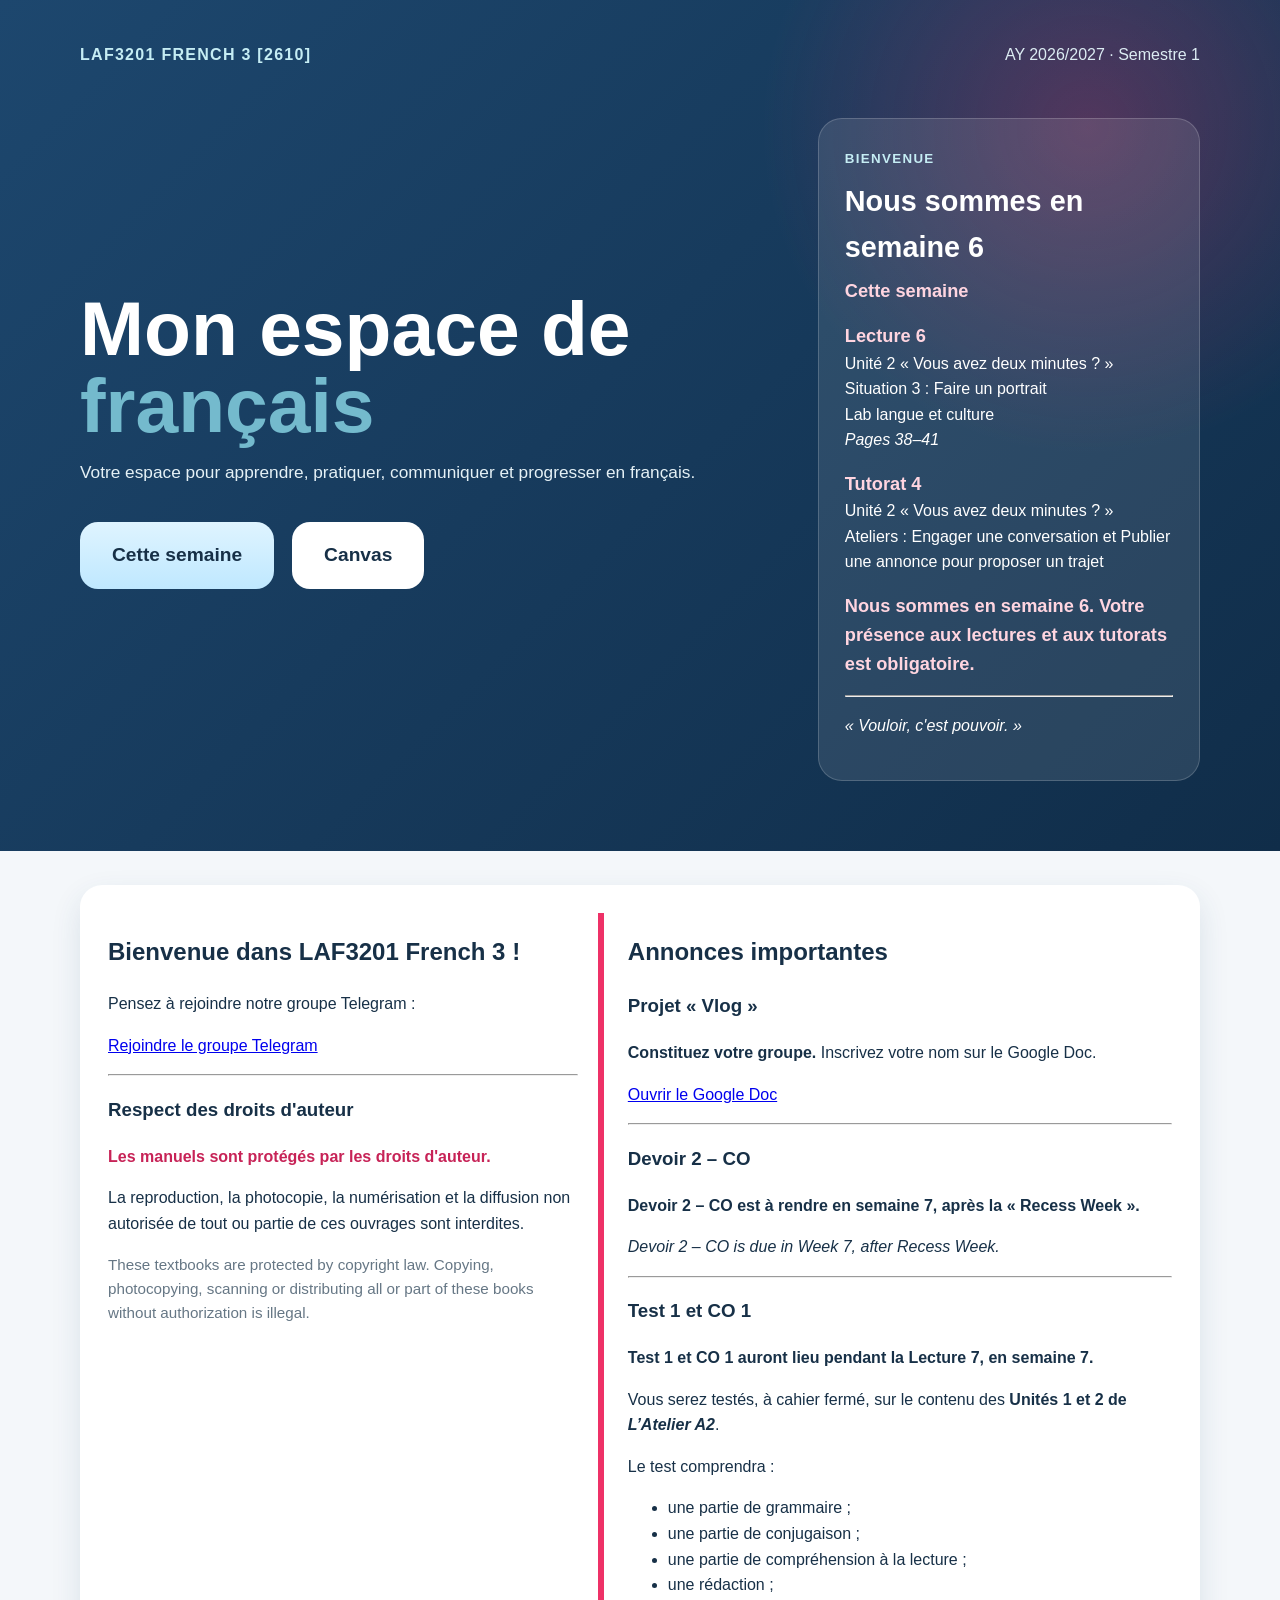
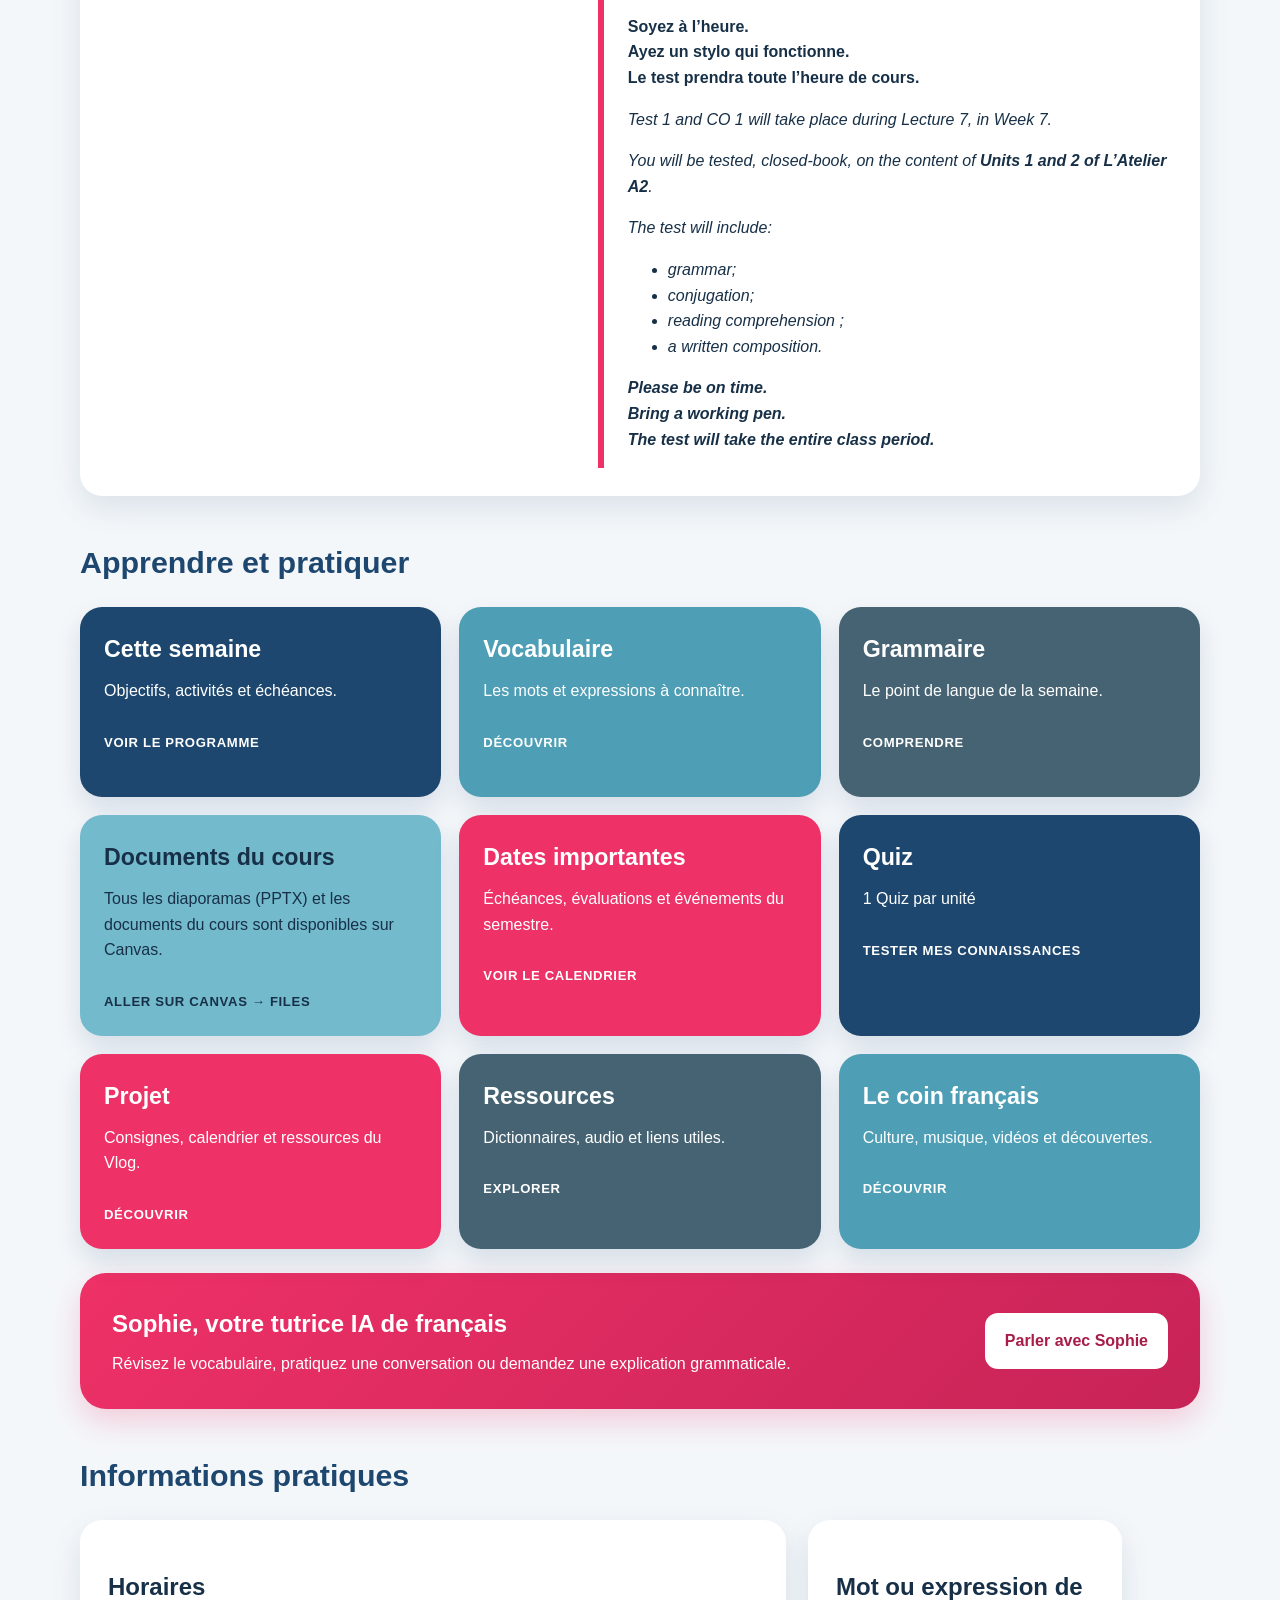
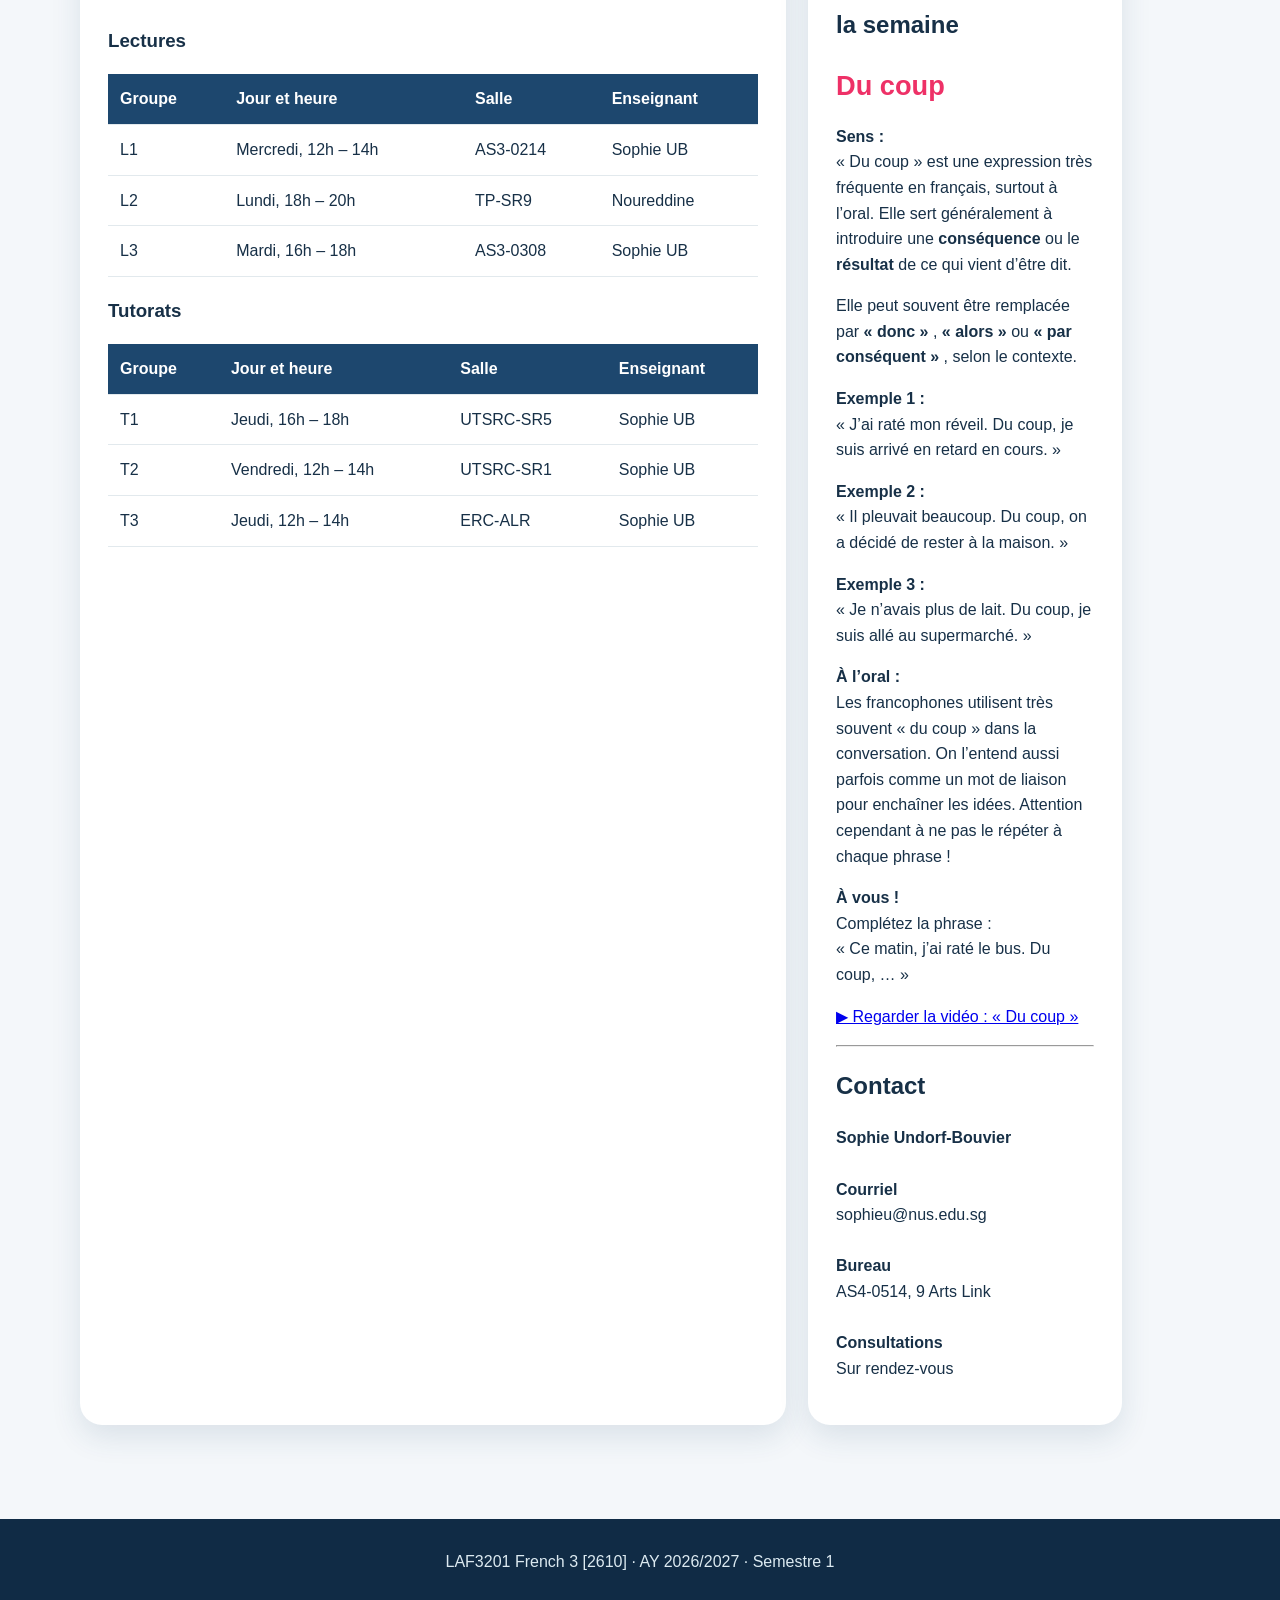
==== index.html @ e7783d86 "Update index.html" ====
<!DOCTYPE html>
<html lang="fr">
<head>
  <meta charset="UTF-8">
  <meta name="viewport" content="width=device-width, initial-scale=1.0">

  <title>Mon espace de français</title>

  <style>
    :root {
      --bleu-fonce: #1D476E;
      --bleu-clair: #74BACD;
      --rose: #EE3167;
      --fond: #F4F7FA;
      --blanc: #FFFFFF;
      --texte: #173047;
      --gris: #667785;
    }

    * {
      box-sizing: border-box;
    }

    body {
      margin: 0;
      font-family: Arial, Helvetica, sans-serif;
      color: var(--texte);
      background: var(--fond);
      line-height: 1.6;
    }

    header {
      padding: 42px 24px 70px;
      color: var(--blanc);
      background:
        radial-gradient(
          circle at 85% 15%,
          rgba(238, 49, 103, 0.28),
          transparent 25%
        ),
        linear-gradient(
          135deg,
          var(--bleu-fonce),
          #102D49
        );
    }

    .conteneur {
      width: min(1120px, calc(100% - 40px));
      margin: auto;
    }

    .meta {
      display: flex;
      justify-content: space-between;
      gap: 20px;
      flex-wrap: wrap;
      margin-bottom: 50px;
      color: #DCECF3;
    }

    .code-cours {
      font-weight: bold;
      letter-spacing: 0.08em;
      text-transform: uppercase;
      color: #C5EDF4;
    }

    .entete {
      display: grid;
      grid-template-columns: 1.3fr 0.7fr;
      gap: 28px;
      align-items: center;
    }

    h1 {
      margin: 0 0 16px;
      font-size: clamp(2.7rem, 6vw, 5rem);
      line-height: 1;
    }

    h1 span {
      color: var(--bleu-clair);
    }

    .introduction {
      max-width: 720px;
      margin: 0;
      color: #E5F1F6;
      font-size: 1.08rem;
    }

    .semaine {
      padding: 26px;
      border: 1px solid rgba(255, 255, 255, 0.18);
      border-radius: 24px;
      background: rgba(255, 255, 255, 0.1);
    }

    .semaine small {
      font-weight: bold;
      text-transform: uppercase;
      letter-spacing: 0.1em;
      color: #C5EDF4;
    }

    .semaine h2 {
      margin: 8px 0 6px;
      font-size: 1.8rem;
    }

    .semaine strong {
      color: #FFD5E0;
      font-size: 1.14rem;
    }

    main {
      padding: 34px 0 70px;
    }

    .bloc-blanc {
      padding: 28px;
      margin-bottom: 24px;
      border-radius: 22px;
      background: var(--blanc);
      box-shadow: 0 12px 30px rgba(29, 71, 110, 0.12);
    }

    .bienvenue {
      display: grid;
      grid-template-columns: 0.9fr 1.1fr;
      gap: 20px;
    }

    .annonce {
      padding-left: 24px;
      border-left: 6px solid var(--rose);
    }

    .titre-section {
      margin: 42px 0 20px;
      color: var(--bleu-fonce);
      font-size: 1.9rem;
    }

    .grille {
      display: grid;
      grid-template-columns: repeat(3, 1fr);
      gap: 18px;
    }

    .carte {
      min-height: 190px;
      padding: 24px;
      border-radius: 22px;
      color: var(--blanc);
      text-decoration: none;
      box-shadow: 0 12px 26px rgba(29, 71, 110, 0.14);
      transition: transform 0.2s ease;
    }

    .carte:hover {
      transform: translateY(-4px);
    }

    .carte h3 {
      margin: 0 0 10px;
      font-size: 1.45rem;
    }

    .carte p {
      margin: 0;
    }

    .carte span {
      display: block;
      margin-top: 28px;
      font-size: 0.82rem;
      font-weight: bold;
      text-transform: uppercase;
      letter-spacing: 0.05em;
    }

    .bleu {
      background: var(--bleu-fonce);
    }

    .bleu-clair {
      background: #4E9EB5;
    }

    .rose {
      background: var(--rose);
    }

    .gris {
      background: #466373;
    }

    .clair {
      color: var(--texte);
      background: var(--bleu-clair);
    }

    .sophie {
      display: grid;
      grid-template-columns: 1fr auto;
      gap: 24px;
      align-items: center;
      margin-top: 24px;
      padding: 32px;
      color: var(--blanc);
      border-radius: 26px;
      background: linear-gradient(
        135deg,
        var(--rose),
        #C72357
      );
      box-shadow: 0 12px 30px rgba(238, 49, 103, 0.22);
    }

    .sophie h2 {
      margin: 0 0 8px;
    }

    .sophie p {
      margin: 0;
    }

    .bouton-sophie {
      padding: 15px 20px;
      color: #A71C49;
      font-weight: bold;
      text-decoration: none;
      border-radius: 13px;
      background: var(--blanc);
    }

    .infos {
      display: grid;
      grid-template-columns: 1.2fr 0.8fr;
      gap: 22px;
    }

    .tableau {
      overflow-x: auto;
    }

    table {
      width: 100%;
      min-width: 650px;
      border-collapse: collapse;
    }

    th,
    td {
      padding: 12px;
      text-align: left;
      border-bottom: 1px solid #E2E9ED;
    }

    th {
      color: var(--blanc);
      background: var(--bleu-fonce);
    }

    .expression {
      margin: 8px 0;
      color: var(--rose);
      font-size: 1.7rem;
      font-weight: bold;
    }

    .hero-boutons {
      display: flex;
      gap: 18px;
      margin-top: 35px;
      margin-bottom: 20px;
    }

    .bouton-principal,
    .bouton-secondaire {
      display: inline-block;
      padding: 18px 32px;
      border-radius: 18px;
      text-decoration: none;
      font-size: 1.2rem;
      font-weight: bold;
      transition: 0.2s;
    }

    .bouton-principal {
      background: linear-gradient(
        #DFF4FF,
        #BFE8FF
      );
      color: #173047;
    }

    .bouton-secondaire {
      background: white;
      color: #173047;
    }

    .bouton-principal:hover,
    .bouton-secondaire:hover {
      transform: translateY(-3px);
    }

    footer {
      padding: 30px 20px;
      color: #DCEAF1;
      text-align: center;
      background: #102B45;
    }

    @media (max-width: 850px) {
      .entete,
      .bienvenue,
      .sophie,
      .infos {
        grid-template-columns: 1fr;
      }

      .grille {
        grid-template-columns: repeat(2, 1fr);
      }
    }

    @media (max-width: 560px) {
      .grille {
        grid-template-columns: 1fr;
      }
    }
  </style>
</head>

<body>


  <header>

    <div class="conteneur">

      <div class="meta">

        <div class="code-cours">
          LAF3201 French 3 [2610]
        </div>

        <div>
          AY 2026/2027 · Semestre 1
        </div>

      </div>


      <div class="entete">

        <div>

          <h1>
            Mon espace de <span>français</span>
          </h1>

          <p class="introduction">
            Votre espace pour apprendre, pratiquer, communiquer
            et progresser en français.
          </p>


          <div class="hero-boutons">

            <a
              class="bouton-principal"
              href="semaine.html"
            >
              Cette semaine
            </a>

            <a
              class="bouton-secondaire"
              href="https://canvas.nus.edu.sg/courses/94838"
              target="_blank"
            >
              Canvas
            </a>

          </div>

        </div>


        <div class="semaine">

  <small>
    Bienvenue
  </small>

  <h2 id="accueil-semaine"></h2>

  <strong>
    Cette semaine
  </strong>

  <p>
    <strong id="accueil-lecture-titre"></strong>

    <br>

    <span id="accueil-lecture-unite"></span>

    <br>

    <span id="accueil-lecture-contenu"></span>

    <br>

    <span id="accueil-lecture-complement"></span>

    <br>

    <em id="accueil-lecture-pages"></em>
  </p>

  <p>
    <strong id="accueil-tutorat-titre"></strong>

    <br>

    <span id="accueil-tutorat-unite"></span>

    <br>

    <span id="accueil-tutorat-contenu"></span>
  </p>

  <p>
    <strong id="accueil-presence"></strong>
  </p>

  <hr>

  <p>
    <em id="accueil-proverbe"></em>
  </p>

</div>

      </div>

    </div>

  </header>


  <main class="conteneur">


    <!-- =====================================================
         BIENVENUE ET ANNONCES
         ===================================================== -->

    <section class="bloc-blanc bienvenue">


      <!-- Colonne de gauche -->

      <div>

        <h2>
          Bienvenue dans LAF3201 French 3 !
        </h2>


        <p>
          Pensez à rejoindre notre groupe Telegram :
        </p>


        <p>

          <a
            class="lien-telegram"
            href="https://t.me/+4mZw1qw5F0RhOTk1"
            target="_blank"
          >
            Rejoindre le groupe Telegram
          </a>

        </p>


        <hr>


        <h3>
          Respect des droits d'auteur
        </h3>


        <p
          style="
            color:#C72357;
            font-weight:bold;
          "
        >
          Les manuels sont protégés
          par les droits d'auteur.
        </p>


        <p>
          La reproduction, la photocopie,
          la numérisation et la diffusion
          non autorisée de tout ou partie
          de ces ouvrages sont interdites.
        </p>


        <p
          style="
            font-size:0.95em;
            color:#667785;
          "
        >
          These textbooks are protected by copyright law.
          Copying, photocopying, scanning or distributing
          all or part of these books without authorization
          is illegal.
        </p>

      </div>


      <!-- Colonne de droite -->

   <div class="annonce">

  <h2>
    Annonces importantes
  </h2>

  <!-- VLOG : contenu existant -->

  <h3>
    Projet « Vlog »
  </h3>

  <p>
    <strong>
      Constituez votre groupe.
    </strong>

    Inscrivez votre nom sur le Google Doc.
  </p>

  <p>
    <a
      href="https://docs.google.com/document/d/1W-Xck-J3At8laKweSyb2c9h-IgEExyGKiN8P2UGHIQg/edit?usp=drivesdk"
      target="_blank"
      rel="noopener noreferrer"
    >
      Ouvrir le Google Doc
    </a>
  </p>


  <hr>


  <!-- DEVOIR 2 -->

  <h3>
    Devoir 2 – CO
  </h3>

  <p>
    <strong>
      Devoir 2 – CO est à rendre en semaine 7,
      après la « Recess Week ».
    </strong>
  </p>

  <p>
    <em>
      Devoir 2 – CO is due in Week 7,
      after Recess Week.
    </em>
  </p>


  <hr>


  <!-- TEST 1 ET CO 1 -->

  <h3>
    Test 1 et CO 1
  </h3>

  <p>
    <strong>
      Test 1 et CO 1 auront lieu pendant
      la Lecture 7, en semaine 7.
    </strong>
  </p>

  <p>
    Vous serez testés, à cahier fermé,
    sur le contenu des
    <strong>Unités 1 et 2 de <em>L’Atelier A2</em></strong>.
  </p>

  <p>
    Le test comprendra :
  </p>

  <ul>
    <li>une partie de grammaire ;</li>
    <li>une partie de conjugaison ;</li>
    <li>une partie de compréhension à la lecture ;</li>
    <li>une rédaction ;</li>
  </ul>

  <p>
    <strong>
      Soyez à l’heure.<br>
      Ayez un stylo qui fonctionne.<br>
      Le test prendra toute l’heure de cours.
    </strong>
  </p>


  <!-- TRADUCTION ANGLAISE -->

  <p>
    <em>
      Test 1 and CO 1 will take place during
      Lecture 7, in Week 7.
    </em>
  </p>

  <p>
    <em>
      You will be tested, closed-book,
      on the content of
      <strong>Units 1 and 2 of L’Atelier A2</strong>.
    </em>
  </p>

  <p>
    <em>The test will include:</em>
  </p>

  <ul>
    <li><em>grammar;</em></li>
    <li><em>conjugation;</em></li>
    <li><em>reading comprehension ;</em></li>
     <li><em>a written composition.</em></li>
  </ul>

  <p>
    <em>
      <strong>
        Please be on time.<br>
        Bring a working pen.<br>
        The test will take the entire class period.
      </strong>
    </em>
  </p>

</div>
</section>

    <!-- =====================================================
         APPRENDRE ET PRATIQUER
         ===================================================== -->

    <h2 class="titre-section">
      Apprendre et pratiquer
    </h2>


    <section class="grille">


      <a
        class="carte bleu"
        href="./semaine.html"
      >

        <h3>
          Cette semaine
        </h3>

        <p>
          Objectifs, activités et échéances.
        </p>

        <span>
          Voir le programme
        </span>

      </a>


      <a
        class="carte bleu-clair"
        href="vocabulaire.html"
      >

        <h3>
          Vocabulaire
        </h3>

        <p>
          Les mots et expressions à connaître.
        </p>

        <span>
          Découvrir
        </span>

      </a>


      <a
        class="carte gris"
        href="grammaire.html"
      >

        <h3>
          Grammaire
        </h3>

        <p>
          Le point de langue de la semaine.
        </p>

        <span>
          Comprendre
        </span>

      </a>


      <a
        class="carte clair"
        href="https://canvas.nus.edu.sg/courses/94838/files"
        target="_blank"
      >

        <h3>
          Documents du cours
        </h3>

        <p>
          Tous les diaporamas (PPTX)
          et les documents du cours
          sont disponibles sur Canvas.
        </p>

        <span>
          Aller sur Canvas → Files
        </span>

      </a>


      <a
        class="carte rose"
        href="dates-importantes.html"
      >

        <h3>
          Dates importantes
        </h3>

        <p>
          Échéances, évaluations
          et événements du semestre.
        </p>

        <span>
          Voir le calendrier
        </span>

      </a>


      <a
  class="carte bleu"
  href="quiz.html"
>

  <h3>
    Quiz
  </h3>

  <p>
    1 Quiz par unité
  </p>

  <span>
    Tester mes connaissances
  </span>

</a>


      <a
        class="carte rose"
        href="projet.html"
      >

        <h3>
          Projet
        </h3>

        <p>
          Consignes, calendrier
          et ressources du Vlog.
        </p>

        <span>
          Découvrir
        </span>

      </a>


      <a
        class="carte gris"
        href="ressources.html"
      >

        <h3>
          Ressources
        </h3>

        <p>
          Dictionnaires, audio
          et liens utiles.
        </p>

        <span>
          Explorer
        </span>

      </a>


      <a
        class="carte bleu-clair"
        href="coin-francais.html"
      >

        <h3>
          Le coin français
        </h3>

        <p>
          Culture, musique,
          vidéos et découvertes.
        </p>

        <span>
          Découvrir
        </span>

      </a>

    </section>


    <!-- =====================================================
         SOPHIE
         ===================================================== -->

    <section class="sophie">

      <div>

        <h2>
          Sophie, votre tutrice IA de français
        </h2>

        <p>
          Révisez le vocabulaire,
          pratiquez une conversation
          ou demandez une explication grammaticale.
        </p>

      </div>


      <a
        class="bouton-sophie"
        href="https://chatgpt.com/g/g-67f286c0a39c8191970bdf522bf7a80b-sophie-ta-tutrice-ia-de-francais"
        target="_blank"
      >
        Parler avec Sophie
      </a>

    </section>


    <!-- =====================================================
         INFORMATIONS PRATIQUES
         ===================================================== -->

    <h2 class="titre-section">
      Informations pratiques
    </h2>


    <section class="infos">


      <!-- ===================================================
           HORAIRES
           =================================================== -->

      <div class="bloc-blanc">

        <h2>
          Horaires
        </h2>


        <h3>
          Lectures
        </h3>


        <div class="tableau">

          <table>

            <thead>

              <tr>

                <th>
                  Groupe
                </th>

                <th>
                  Jour et heure
                </th>

                <th>
                  Salle
                </th>

                <th>
                  Enseignant
                </th>

              </tr>

            </thead>


            <tbody>


              <tr>

                <td>
                  L1
                </td>

                <td>
                  Mercredi, 12h – 14h
                </td>

                <td>
                  AS3-0214
                </td>

                <td>
                  Sophie UB
                </td>

              </tr>


              <tr>

                <td>
                  L2
                </td>

                <td>
                  Lundi, 18h – 20h
                </td>

                <td>
                  TP-SR9
                </td>

                <td>
                  Noureddine
                </td>

              </tr>


              <tr>

                <td>
                  L3
                </td>

                <td>
                  Mardi, 16h – 18h
                </td>

                <td>
                  AS3-0308
                </td>

                <td>
                  Sophie UB
                </td>

              </tr>


            </tbody>

          </table>

        </div>


        <h3>
          Tutorats
        </h3>


        <div class="tableau">

          <table>

            <thead>

              <tr>

                <th>
                  Groupe
                </th>

                <th>
                  Jour et heure
                </th>

                <th>
                  Salle
                </th>

                <th>
                  Enseignant
                </th>

              </tr>

            </thead>


            <tbody>


              <tr>

                <td>
                  T1
                </td>

                <td>
                  Jeudi, 16h – 18h
                </td>

                <td>
                  UTSRC-SR5
                </td>

                <td>
                  Sophie UB
                </td>

              </tr>


              <tr>

                <td>
                  T2
                </td>

                <td>
                  Vendredi, 12h – 14h
                </td>

                <td>
                  UTSRC-SR1
                </td>

                <td>
                  Sophie UB
                </td>

              </tr>


              <tr>

                <td>
                  T3
                </td>

                <td>
                  Jeudi, 12h – 14h
                </td>

                <td>
                  ERC-ALR
                </td>

                <td>
                  Sophie UB
                </td>

              </tr>


            </tbody>

          </table>

        </div>

      </div>


      <!-- ===================================================
           MOT OU EXPRESSION DE LA SEMAINE
           =================================================== -->

      <div class="bloc-blanc">

        <h2>
          Mot ou expression de la semaine
        </h2>


        <div class="expression">
          Du coup
        </div>


        <p>

          <strong>
            Sens :
          </strong>

          <br>

          « Du coup » est une expression
          très fréquente en français,
          surtout à l’oral.

          Elle sert généralement
          à introduire une
          <strong>conséquence</strong>
          ou le
          <strong>résultat</strong>
          de ce qui vient d’être dit.

        </p>


        <p>

          Elle peut souvent être remplacée par

          <strong>
            « donc »
          </strong>,

          <strong>
            « alors »
          </strong>

          ou

          <strong>
            « par conséquent »
          </strong>,

          selon le contexte.

        </p>


        <p>

          <strong>
            Exemple 1 :
          </strong>

          <br>

          « J’ai raté mon réveil.
          Du coup, je suis arrivé
          en retard en cours. »

        </p>


        <p>

          <strong>
            Exemple 2 :
          </strong>

          <br>

          « Il pleuvait beaucoup.
          Du coup, on a décidé
          de rester à la maison. »

        </p>


        <p>

          <strong>
            Exemple 3 :
          </strong>

          <br>

          « Je n’avais plus de lait.
          Du coup, je suis allé
          au supermarché. »

        </p>


        <p>

          <strong>
            À l’oral :
          </strong>

          <br>

          Les francophones utilisent
          très souvent « du coup »
          dans la conversation.

          On l’entend aussi parfois
          comme un mot de liaison
          pour enchaîner les idées.

          Attention cependant
          à ne pas le répéter
          à chaque phrase !

        </p>


        <p>

          <strong>
            À vous !
          </strong>

          <br>

          Complétez la phrase :

          <br>

          « Ce matin,
          j’ai raté le bus.
          Du coup, … »

        </p>


        <p>

          <a
            href="https://youtu.be/wZCOsPIOFKI?is=UKUmdfyJuuD3tXpl"
            target="_blank"
            rel="noopener noreferrer"
          >
            ▶ Regarder la vidéo : « Du coup »
          </a>

        </p>


        <hr>


        <!-- =================================================
             CONTACT
             ================================================= -->

        <h2>
          Contact
        </h2>


        <p>

          <strong>
            Sophie Undorf-Bouvier
          </strong>

          <br><br>


          <strong>
            Courriel
          </strong>

          <br>

          sophieu@nus.edu.sg

          <br><br>


          <strong>
            Bureau
          </strong>

          <br>

          AS4-0514, 9 Arts Link

          <br><br>


          <strong>
            Consultations
          </strong>

          <br>

          Sur rendez-vous

        </p>

      </div>

    </section>

  </main>


<footer>
  LAF3201 French 3 [2610] ·
  AY 2026/2027 ·
  Semestre 1
</footer>

<script src="cours-data.js"></script>

<script>
  document.getElementById("accueil-semaine").textContent =
    "Nous sommes en semaine " + coursData.semaine;

  document.getElementById("accueil-lecture-titre").textContent =
    "Lecture " + coursData.lecture.numero;

  document.getElementById("accueil-lecture-unite").textContent =
    coursData.lecture.unite;

  document.getElementById("accueil-lecture-contenu").textContent =
    coursData.lecture.contenu;

  document.getElementById("accueil-lecture-complement").textContent =
    coursData.lecture.complement;

  document.getElementById("accueil-lecture-pages").textContent =
    coursData.lecture.pages;

  document.getElementById("accueil-tutorat-titre").textContent =
    "Tutorat " + coursData.tutorat.numero;

  document.getElementById("accueil-tutorat-unite").textContent =
    coursData.tutorat.unite;

  document.getElementById("accueil-tutorat-contenu").textContent =
    coursData.tutorat.contenu;

  document.getElementById("accueil-presence").textContent =
    "Nous sommes en semaine " +
    coursData.semaine +
    ". Votre présence aux lectures et aux tutorats est obligatoire.";

  document.getElementById("accueil-proverbe").textContent =
    "« " + coursData.proverbe + " »";
</script>

</body>
</html>
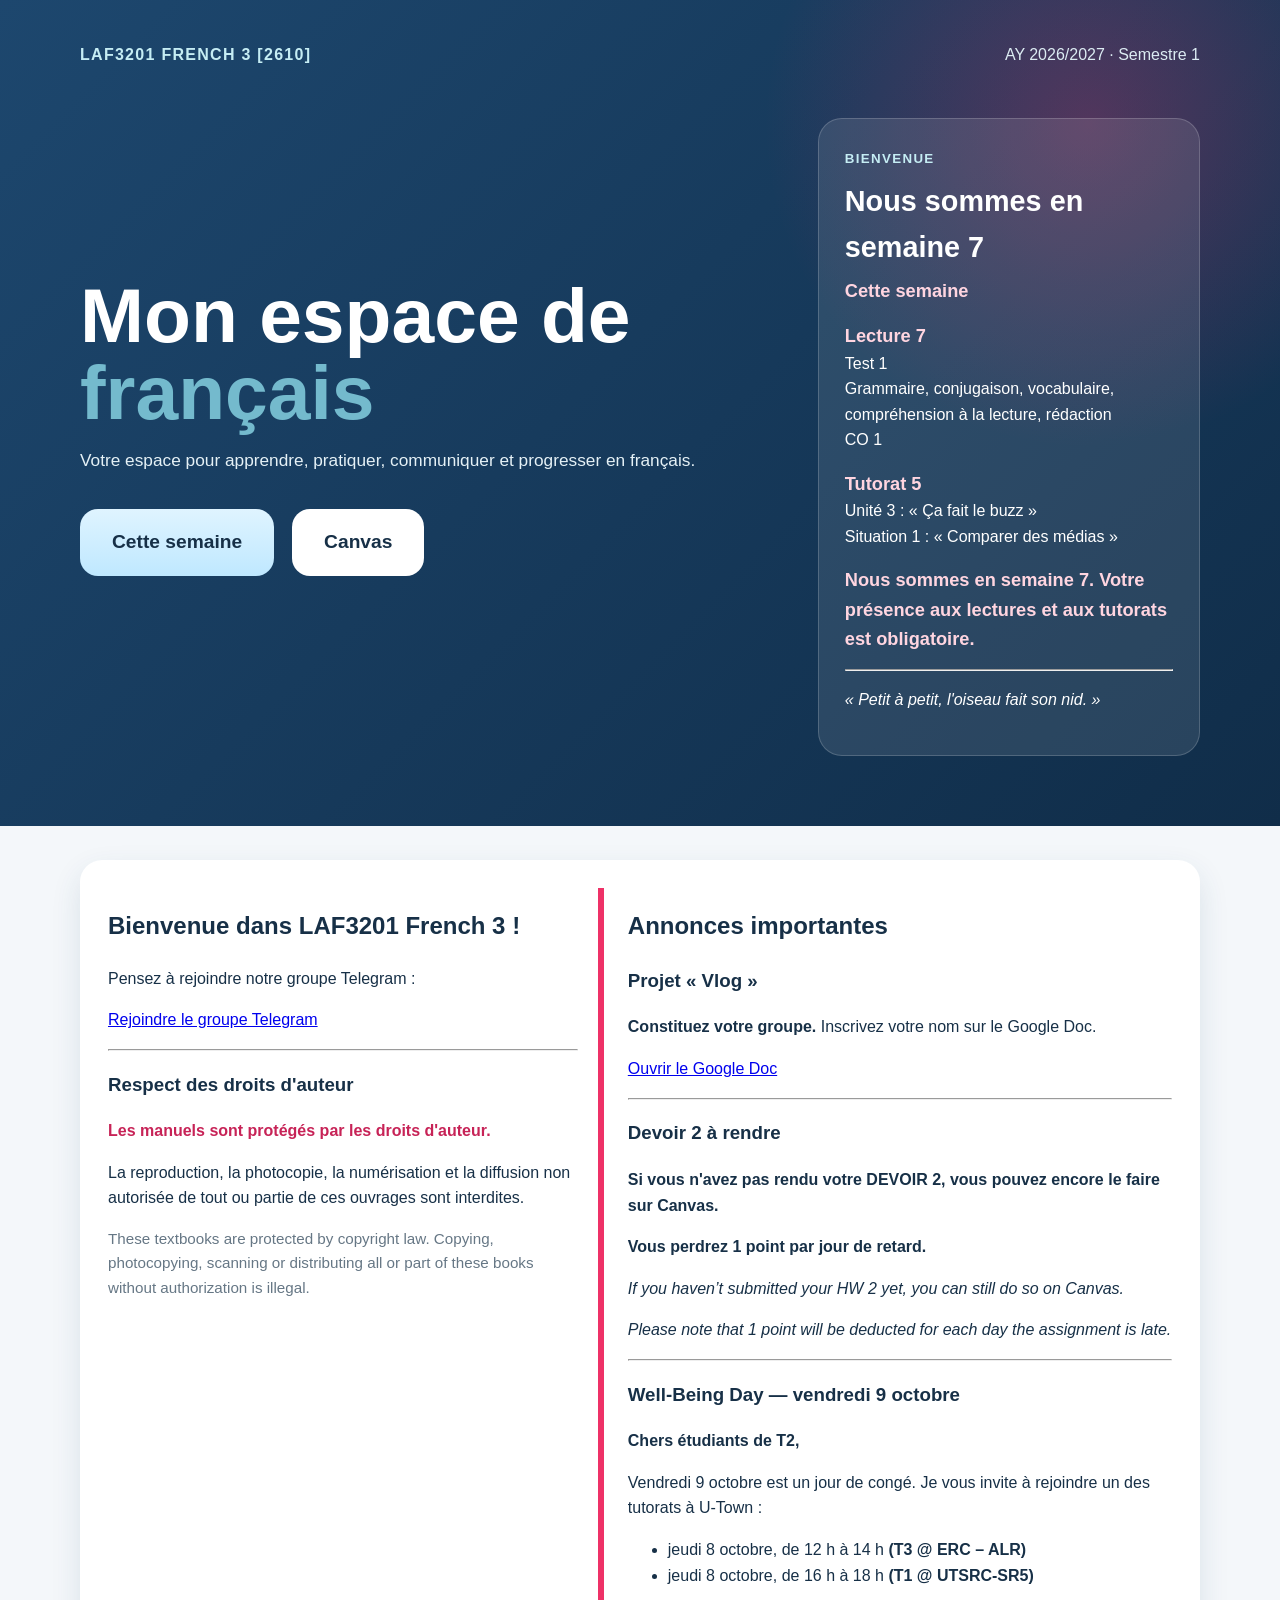
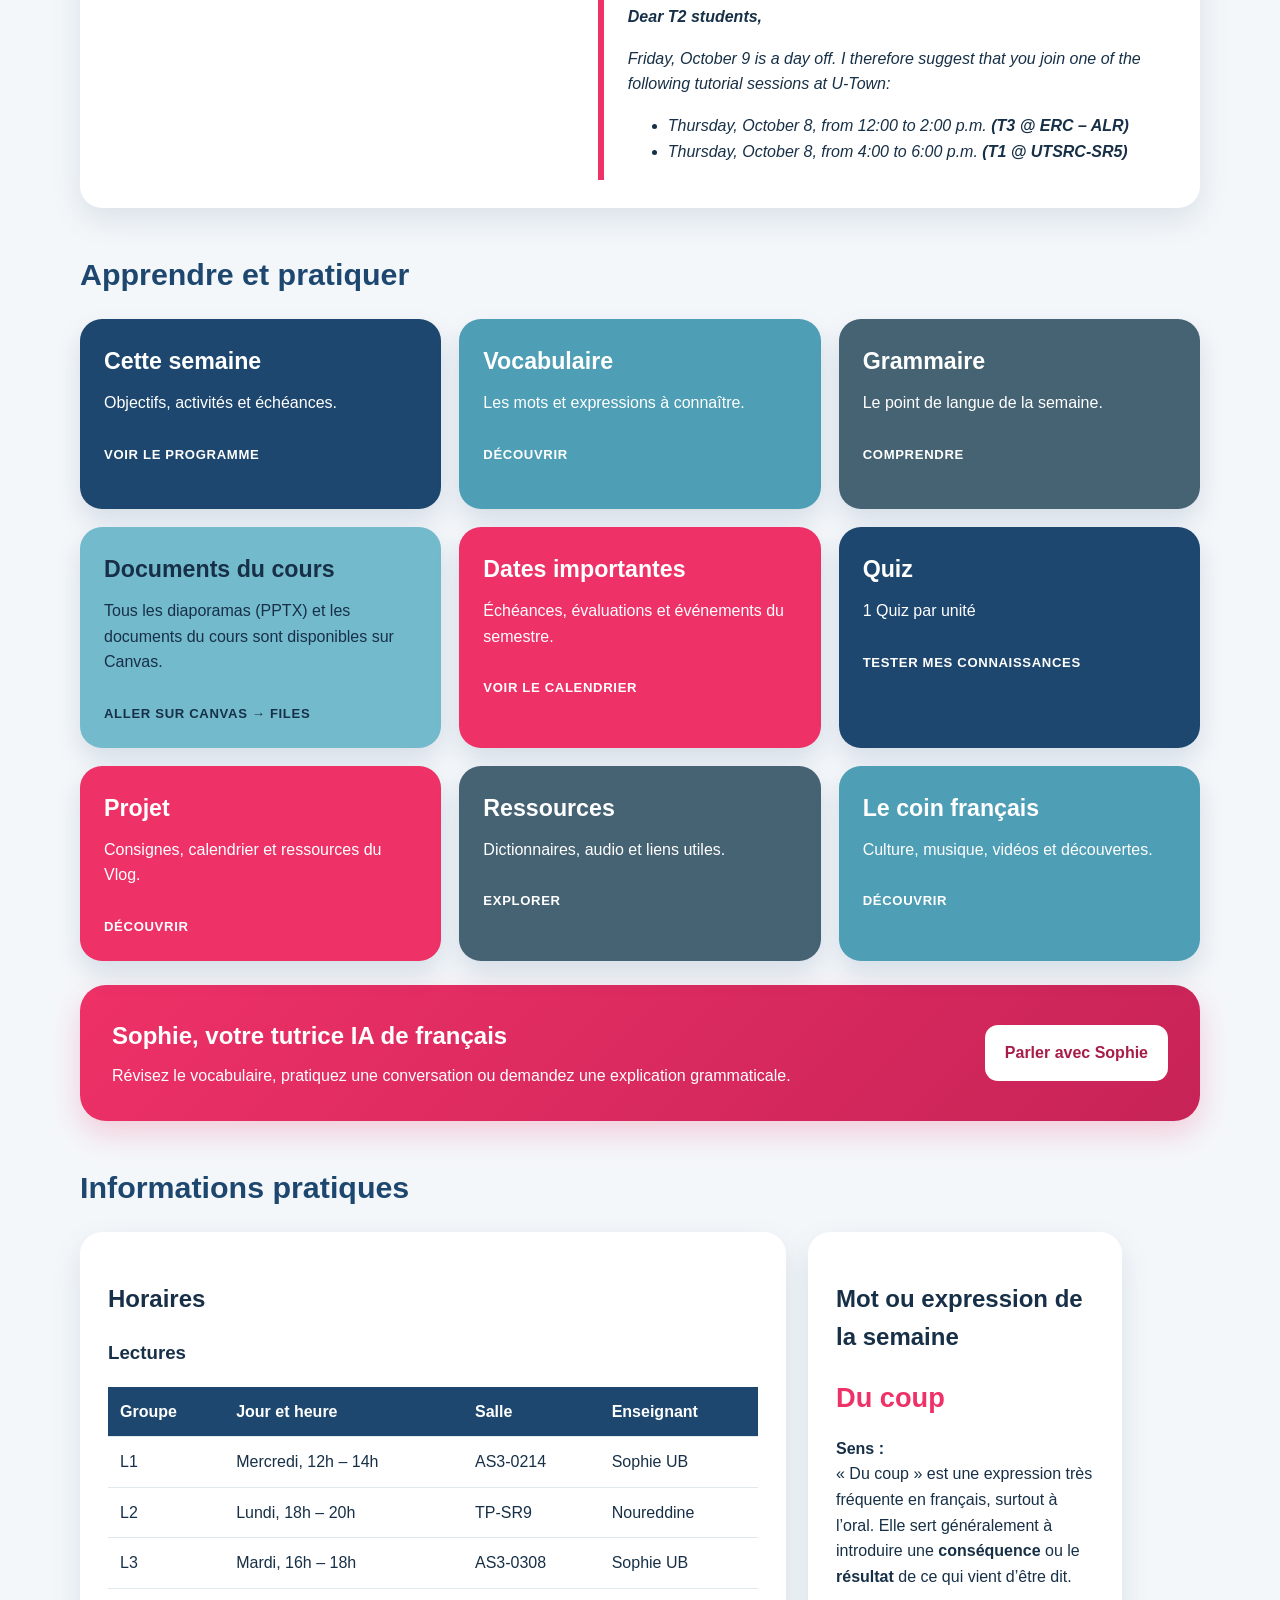
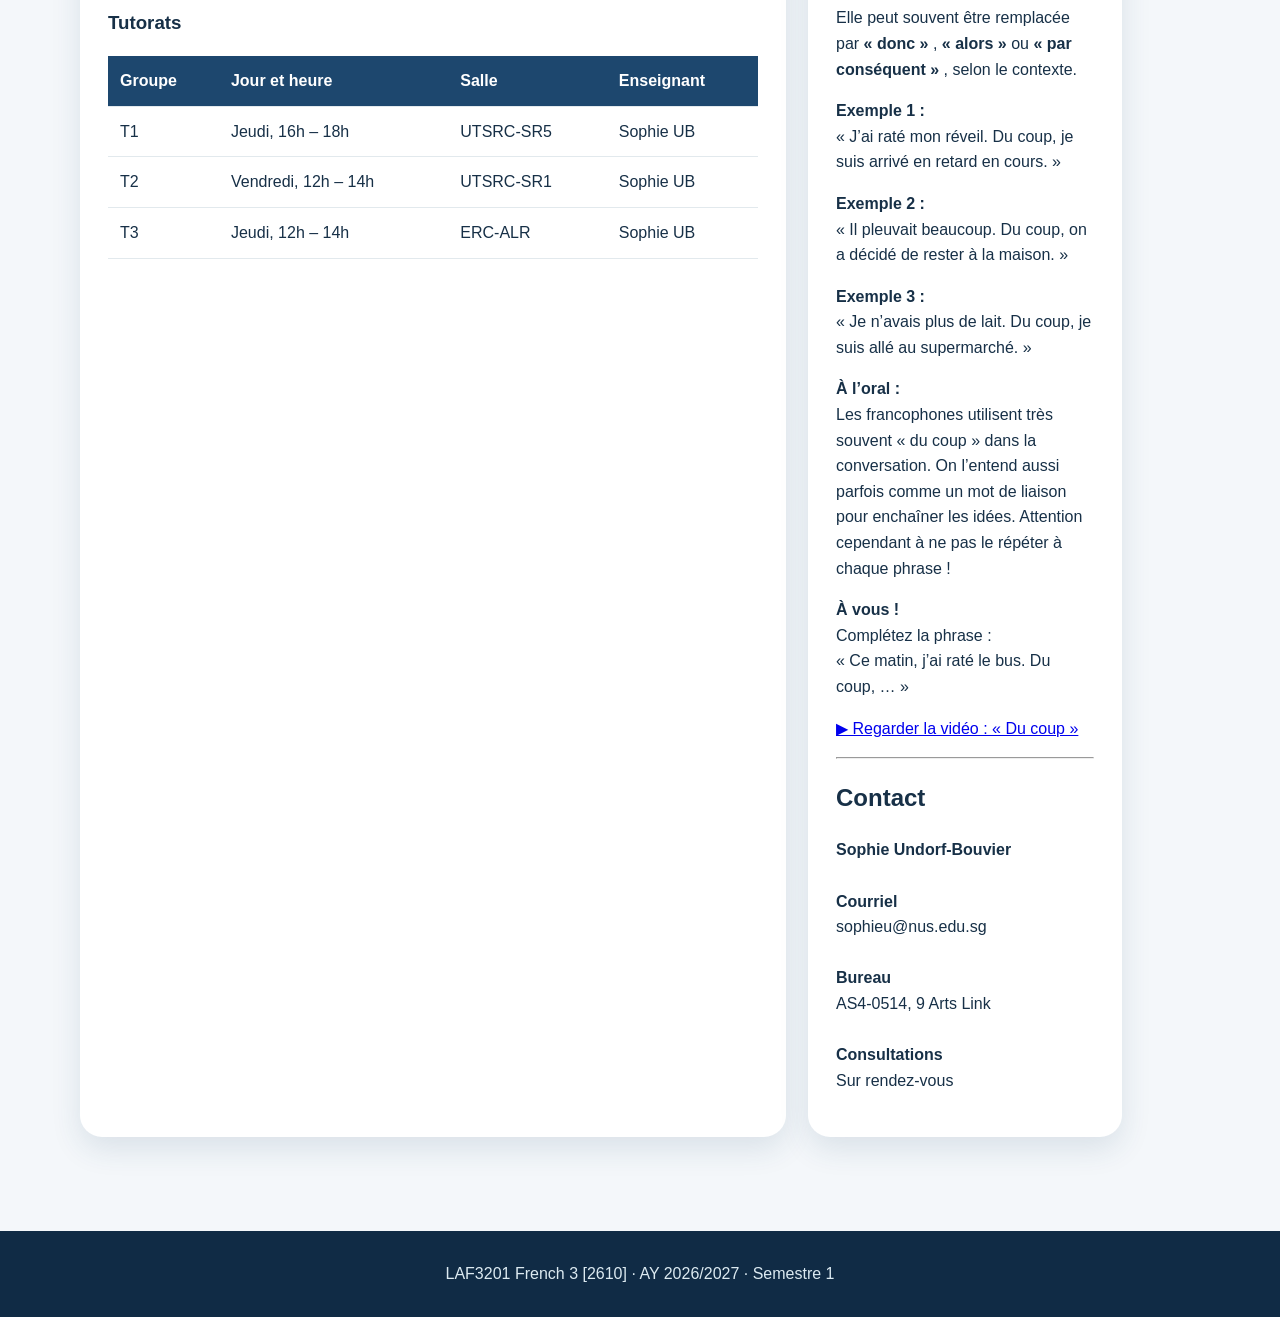
==== commit 10bad325: "Update index.html" ====
--- a/index.html
+++ b/index.html
@@ -534,14 +534,16 @@
 
 
       <!-- Colonne de droite -->
-
-   <div class="annonce">
+<div class="annonce">
 
   <h2>
     Annonces importantes
   </h2>
 
-  <!-- VLOG : contenu existant -->
+
+  <!-- =====================================================
+       PROJET VLOG
+       ===================================================== -->
 
   <h3>
     Projet « Vlog »
@@ -569,107 +571,111 @@
   <hr>
 
 
-  <!-- DEVOIR 2 -->
+  <!-- =====================================================
+       DEVOIR 2
+       ===================================================== -->
 
   <h3>
-    Devoir 2 – CO
+    Devoir 2 à rendre
   </h3>
 
   <p>
     <strong>
-      Devoir 2 – CO est à rendre en semaine 7,
-      après la « Recess Week ».
+      Si vous n'avez pas rendu votre DEVOIR 2,
+      vous pouvez encore le faire sur Canvas.
     </strong>
   </p>
 
   <p>
+    <strong>
+      Vous perdrez 1 point par jour de retard.
+    </strong>
+  </p>
+
+  <p>
     <em>
-      Devoir 2 – CO is due in Week 7,
-      after Recess Week.
+      If you haven’t submitted your HW 2 yet,
+      you can still do so on Canvas.
     </em>
   </p>
 
+  <p>
+    <em>
+      Please note that 1 point will be deducted
+      for each day the assignment is late.
+    </em>
+  </p>
+
 
   <hr>
 
 
-  <!-- TEST 1 ET CO 1 -->
+  <!-- =====================================================
+       WELL-BEING DAY
+       ===================================================== -->
 
   <h3>
-    Test 1 et CO 1
+    Well-Being Day — vendredi 9 octobre
   </h3>
 
   <p>
     <strong>
-      Test 1 et CO 1 auront lieu pendant
-      la Lecture 7, en semaine 7.
+      Chers étudiants de T2,
     </strong>
   </p>
 
   <p>
-    Vous serez testés, à cahier fermé,
-    sur le contenu des
-    <strong>Unités 1 et 2 de <em>L’Atelier A2</em></strong>.
+    Vendredi 9 octobre est un jour de congé.
+    Je vous invite à rejoindre un des tutorats
+    à U-Town :
   </p>
 
-  <p>
-    Le test comprendra :
-  </p>
-
   <ul>
-    <li>une partie de grammaire ;</li>
-    <li>une partie de conjugaison ;</li>
-    <li>une partie de compréhension à la lecture ;</li>
-    <li>une rédaction ;</li>
-  </ul>
-
-  <p>
-    <strong>
-      Soyez à l’heure.<br>
-      Ayez un stylo qui fonctionne.<br>
-      Le test prendra toute l’heure de cours.
-    </strong>
-  </p>
-
-
-  <!-- TRADUCTION ANGLAISE -->
-
-  <p>
-    <em>
-      Test 1 and CO 1 will take place during
-      Lecture 7, in Week 7.
-    </em>
-  </p>
-
-  <p>
-    <em>
-      You will be tested, closed-book,
-      on the content of
-      <strong>Units 1 and 2 of L’Atelier A2</strong>.
-    </em>
-  </p>
-
-  <p>
-    <em>The test will include:</em>
-  </p>
-
-  <ul>
-    <li><em>grammar;</em></li>
-    <li><em>conjugation;</em></li>
-    <li><em>reading comprehension ;</em></li>
-     <li><em>a written composition.</em></li>
+    <li>
+      jeudi 8 octobre, de 12 h à 14 h
+      <strong>(T3 @ ERC – ALR)</strong>
+    </li>
+
+    <li>
+      jeudi 8 octobre, de 16 h à 18 h
+      <strong>(T1 @ UTSRC-SR5)</strong>
+    </li>
   </ul>
 
   <p>
     <em>
       <strong>
-        Please be on time.<br>
-        Bring a working pen.<br>
-        The test will take the entire class period.
+        Dear T2 students,
       </strong>
     </em>
   </p>
 
+  <p>
+    <em>
+      Friday, October 9 is a day off.
+      I therefore suggest that you join one of
+      the following tutorial sessions at U-Town:
+    </em>
+  </p>
+
+  <ul>
+    <li>
+      <em>
+        Thursday, October 8, from 12:00 to 2:00 p.m.
+        <strong>(T3 @ ERC – ALR)</strong>
+      </em>
+    </li>
+
+    <li>
+      <em>
+        Thursday, October 8, from 4:00 to 6:00 p.m.
+        <strong>(T1 @ UTSRC-SR5)</strong>
+      </em>
+    </li>
+  </ul>
+
+</div>
+  
 </div>
 </section>
 
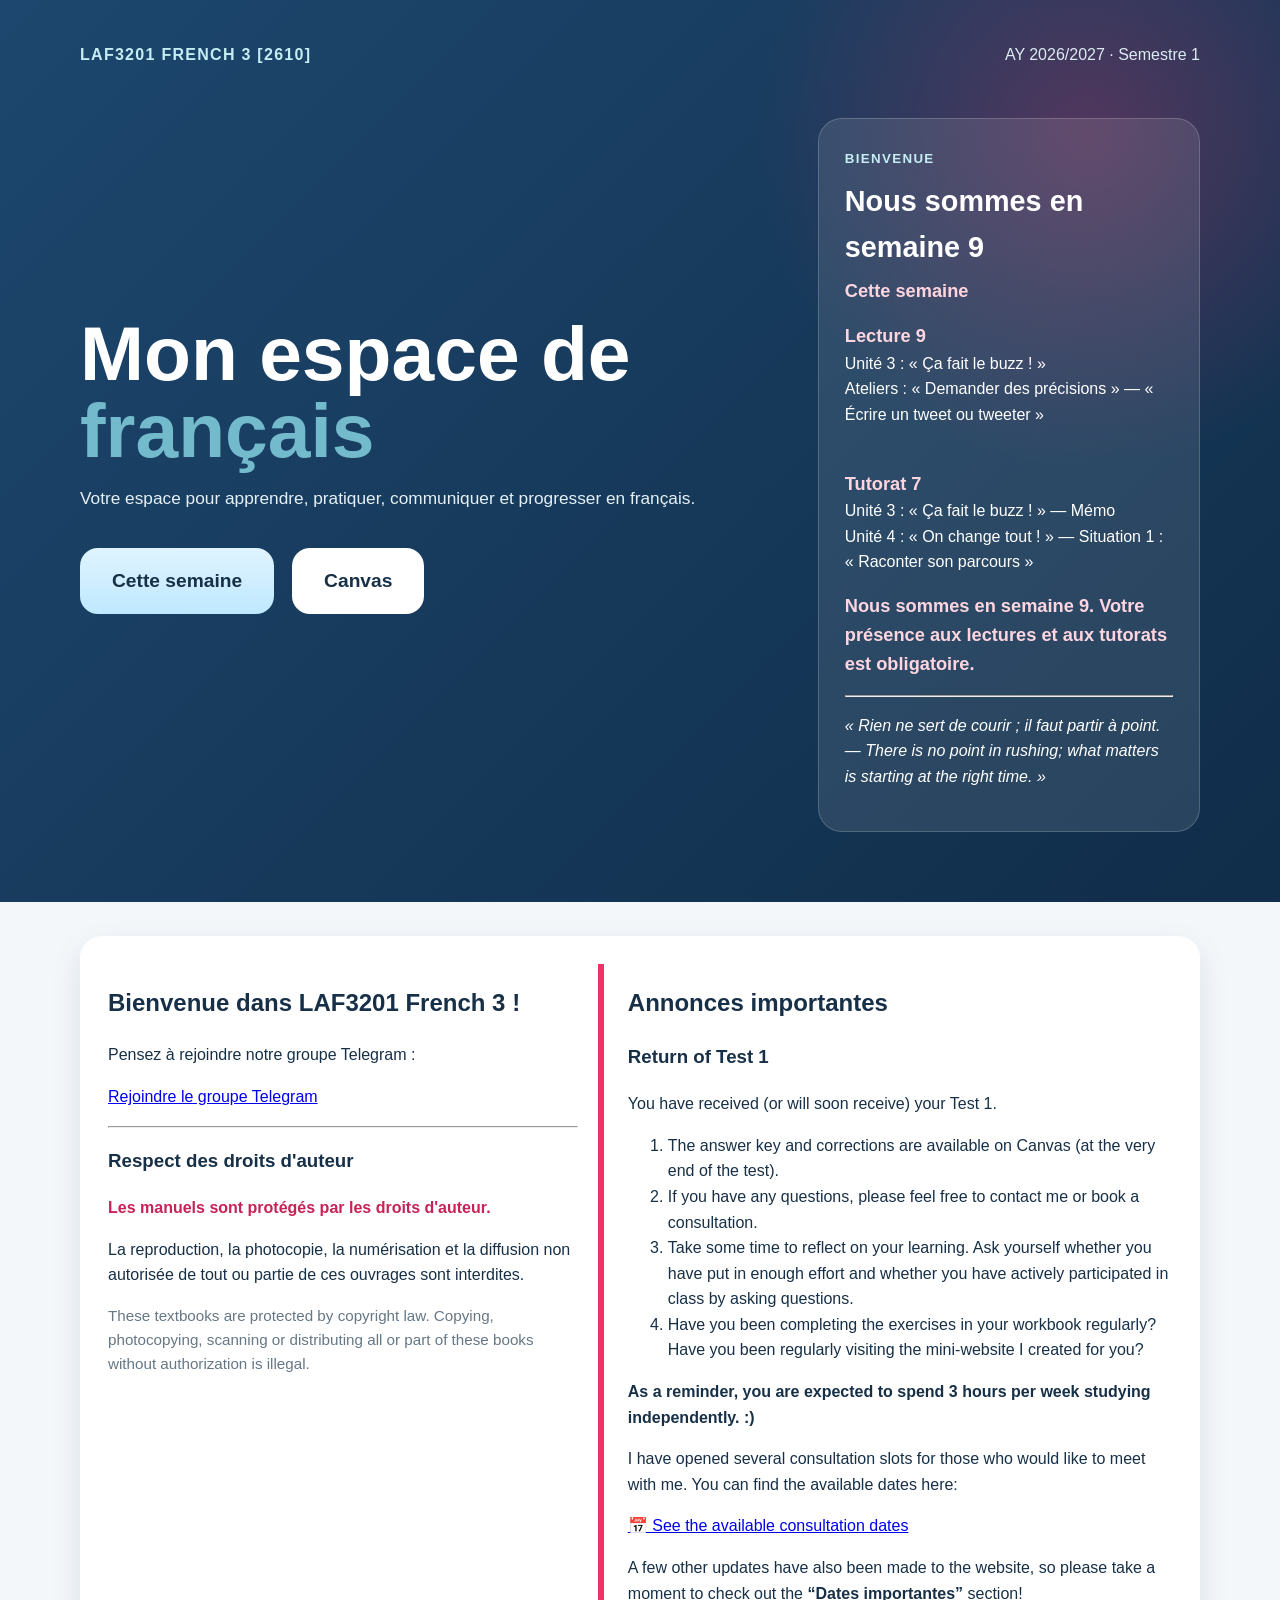
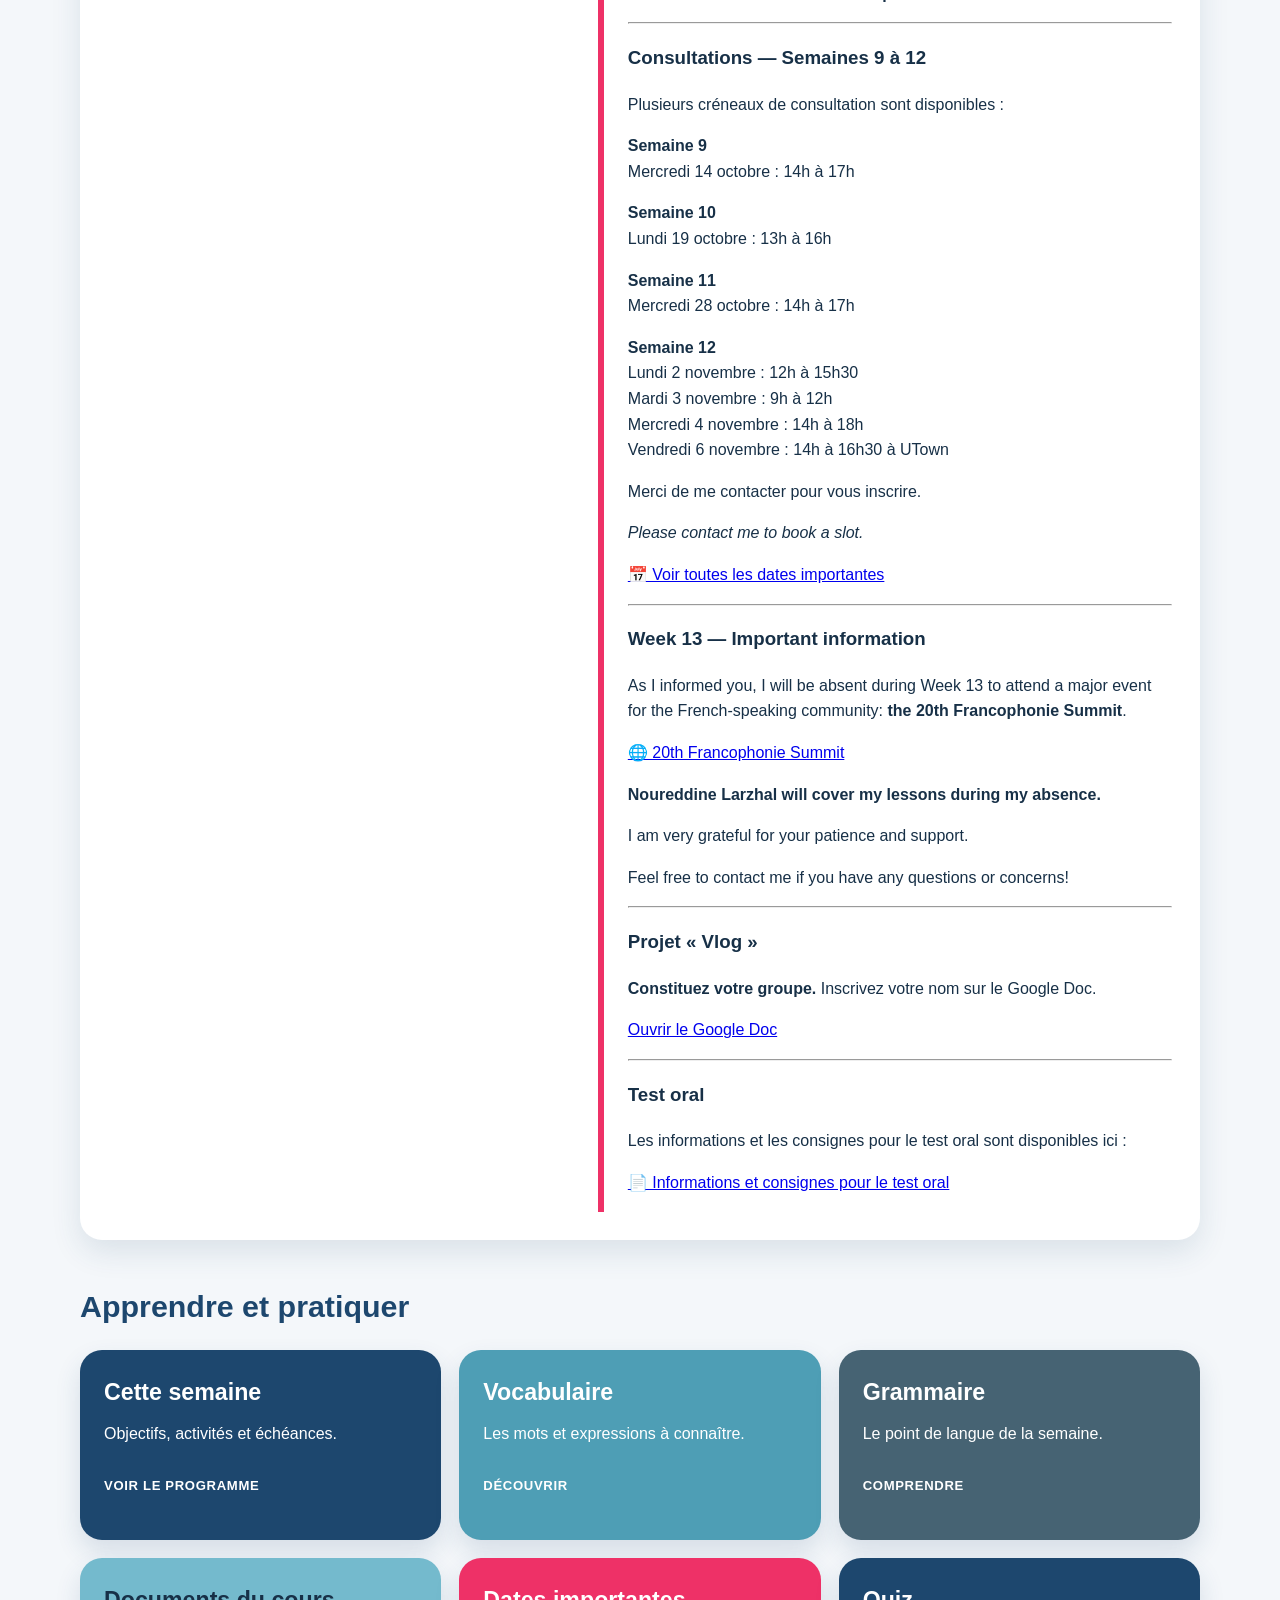
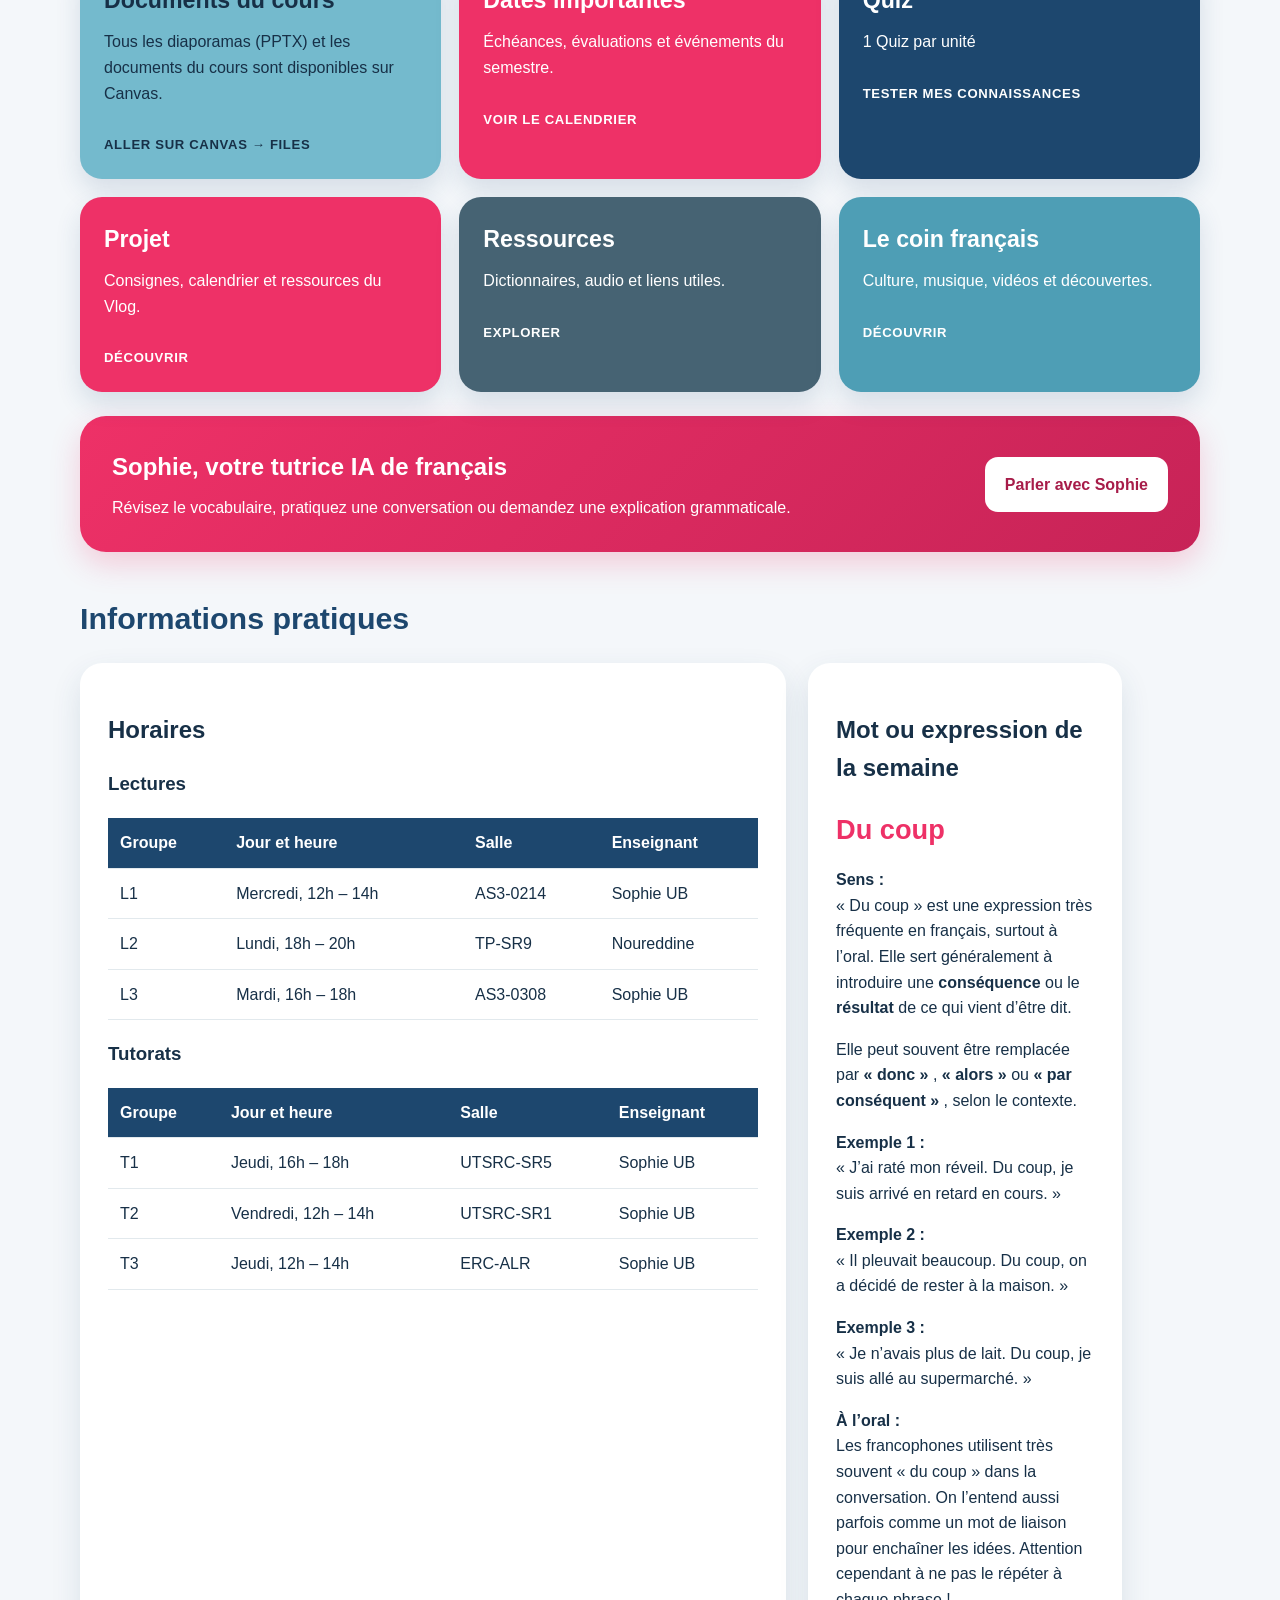
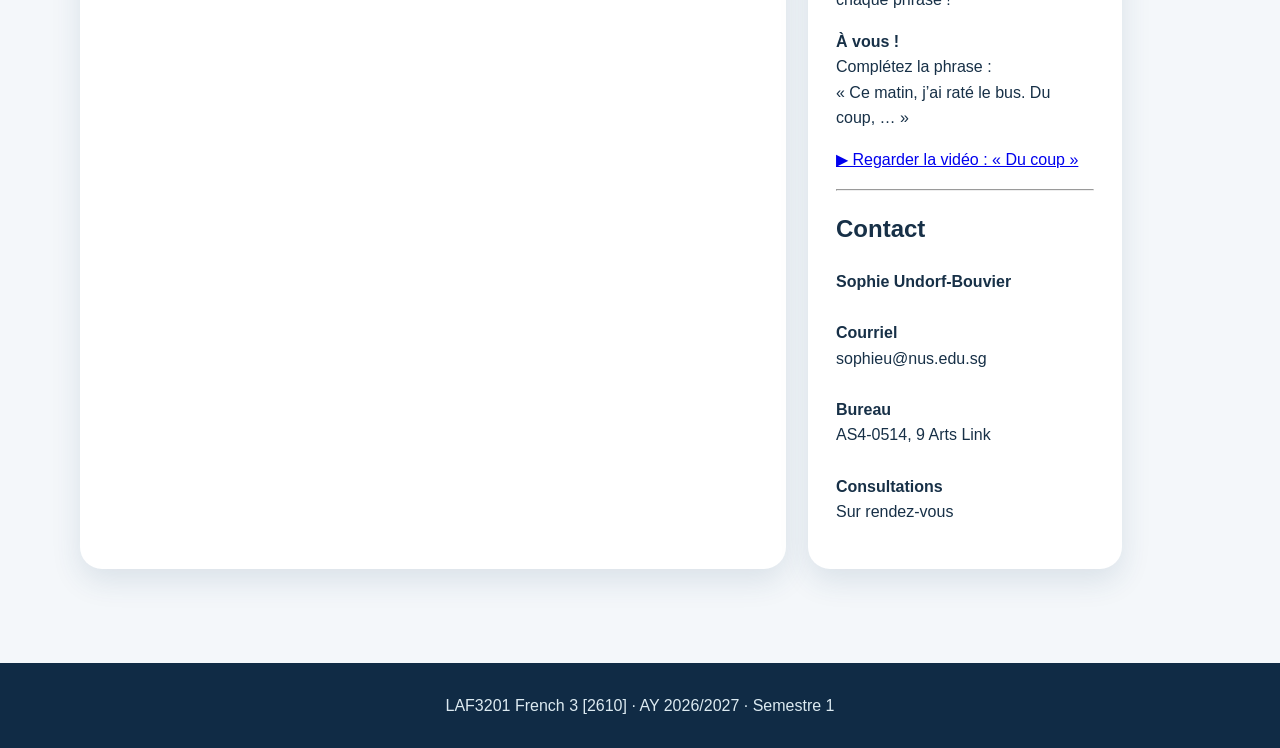
==== commit f4b4722c: "Update index.html" ====
--- a/index.html
+++ b/index.html
@@ -1,12 +1,20 @@
 <!DOCTYPE html>
 <html lang="fr">
+
 <head>
+
   <meta charset="UTF-8">
-  <meta name="viewport" content="width=device-width, initial-scale=1.0">
+
+  <meta
+    name="viewport"
+    content="width=device-width, initial-scale=1.0"
+  >
 
   <title>Mon espace de français</title>
 
+
   <style>
+
     :root {
       --bleu-fonce: #1D476E;
       --bleu-clair: #74BACD;
@@ -17,9 +25,11 @@
       --gris: #667785;
     }
 
+
     * {
       box-sizing: border-box;
     }
+
 
     body {
       margin: 0;
@@ -29,9 +39,11 @@
       line-height: 1.6;
     }
 
+
     header {
       padding: 42px 24px 70px;
       color: var(--blanc);
+
       background:
         radial-gradient(
           circle at 85% 15%,
@@ -45,10 +57,12 @@
         );
     }
 
+
     .conteneur {
       width: min(1120px, calc(100% - 40px));
       margin: auto;
     }
+
 
     .meta {
       display: flex;
@@ -59,6 +73,7 @@
       color: #DCECF3;
     }
 
+
     .code-cours {
       font-weight: bold;
       letter-spacing: 0.08em;
@@ -66,6 +81,7 @@
       color: #C5EDF4;
     }
 
+
     .entete {
       display: grid;
       grid-template-columns: 1.3fr 0.7fr;
@@ -73,15 +89,18 @@
       align-items: center;
     }
 
+
     h1 {
       margin: 0 0 16px;
       font-size: clamp(2.7rem, 6vw, 5rem);
       line-height: 1;
     }
 
+
     h1 span {
       color: var(--bleu-clair);
     }
+
 
     .introduction {
       max-width: 720px;
@@ -90,6 +109,7 @@
       font-size: 1.08rem;
     }
 
+
     .semaine {
       padding: 26px;
       border: 1px solid rgba(255, 255, 255, 0.18);
@@ -97,6 +117,7 @@
       background: rgba(255, 255, 255, 0.1);
     }
 
+
     .semaine small {
       font-weight: bold;
       text-transform: uppercase;
@@ -104,19 +125,23 @@
       color: #C5EDF4;
     }
 
+
     .semaine h2 {
       margin: 8px 0 6px;
       font-size: 1.8rem;
     }
 
+
     .semaine strong {
       color: #FFD5E0;
       font-size: 1.14rem;
     }
 
+
     main {
       padding: 34px 0 70px;
     }
+
 
     .bloc-blanc {
       padding: 28px;
@@ -126,16 +151,19 @@
       box-shadow: 0 12px 30px rgba(29, 71, 110, 0.12);
     }
 
+
     .bienvenue {
       display: grid;
       grid-template-columns: 0.9fr 1.1fr;
       gap: 20px;
     }
 
+
     .annonce {
       padding-left: 24px;
       border-left: 6px solid var(--rose);
     }
+
 
     .titre-section {
       margin: 42px 0 20px;
@@ -143,11 +171,13 @@
       font-size: 1.9rem;
     }
 
+
     .grille {
       display: grid;
       grid-template-columns: repeat(3, 1fr);
       gap: 18px;
     }
+
 
     .carte {
       min-height: 190px;
@@ -159,18 +189,22 @@
       transition: transform 0.2s ease;
     }
 
+
     .carte:hover {
       transform: translateY(-4px);
     }
+
 
     .carte h3 {
       margin: 0 0 10px;
       font-size: 1.45rem;
     }
 
+
     .carte p {
       margin: 0;
     }
+
 
     .carte span {
       display: block;
@@ -181,26 +215,32 @@
       letter-spacing: 0.05em;
     }
 
+
     .bleu {
       background: var(--bleu-fonce);
     }
 
+
     .bleu-clair {
       background: #4E9EB5;
     }
 
+
     .rose {
       background: var(--rose);
     }
 
+
     .gris {
       background: #466373;
     }
+
 
     .clair {
       color: var(--texte);
       background: var(--bleu-clair);
     }
+
 
     .sophie {
       display: grid;
@@ -211,21 +251,28 @@
       padding: 32px;
       color: var(--blanc);
       border-radius: 26px;
-      background: linear-gradient(
-        135deg,
-        var(--rose),
-        #C72357
-      );
-      box-shadow: 0 12px 30px rgba(238, 49, 103, 0.22);
-    }
+
+      background:
+        linear-gradient(
+          135deg,
+          var(--rose),
+          #C72357
+        );
+
+      box-shadow:
+        0 12px 30px rgba(238, 49, 103, 0.22);
+    }
+
 
     .sophie h2 {
       margin: 0 0 8px;
     }
 
+
     .sophie p {
       margin: 0;
     }
+
 
     .bouton-sophie {
       padding: 15px 20px;
@@ -236,21 +283,25 @@
       background: var(--blanc);
     }
 
+
     .infos {
       display: grid;
       grid-template-columns: 1.2fr 0.8fr;
       gap: 22px;
     }
 
+
     .tableau {
       overflow-x: auto;
     }
+
 
     table {
       width: 100%;
       min-width: 650px;
       border-collapse: collapse;
     }
+
 
     th,
     td {
@@ -259,10 +310,12 @@
       border-bottom: 1px solid #E2E9ED;
     }
 
+
     th {
       color: var(--blanc);
       background: var(--bleu-fonce);
     }
+
 
     .expression {
       margin: 8px 0;
@@ -271,12 +324,14 @@
       font-weight: bold;
     }
 
+
     .hero-boutons {
       display: flex;
       gap: 18px;
       margin-top: 35px;
       margin-bottom: 20px;
     }
+
 
     .bouton-principal,
     .bouton-secondaire {
@@ -289,23 +344,29 @@
       transition: 0.2s;
     }
 
+
     .bouton-principal {
-      background: linear-gradient(
-        #DFF4FF,
-        #BFE8FF
-      );
+      background:
+        linear-gradient(
+          #DFF4FF,
+          #BFE8FF
+        );
+
       color: #173047;
     }
+
 
     .bouton-secondaire {
       background: white;
       color: #173047;
     }
 
+
     .bouton-principal:hover,
     .bouton-secondaire:hover {
       transform: translateY(-3px);
     }
+
 
     footer {
       padding: 30px 20px;
@@ -314,7 +375,9 @@
       background: #102B45;
     }
 
+
     @media (max-width: 850px) {
+
       .entete,
       .bienvenue,
       .sophie,
@@ -322,1100 +385,1373 @@
         grid-template-columns: 1fr;
       }
 
+
       .grille {
         grid-template-columns: repeat(2, 1fr);
       }
-    }
+
+    }
+
 
     @media (max-width: 560px) {
+
       .grille {
         grid-template-columns: 1fr;
       }
-    }
+
+    }
+
   </style>
+
 </head>
 
+
 <body>
 
 
-  <header>
-
-    <div class="conteneur">
-
-      <div class="meta">
-
-        <div class="code-cours">
-          LAF3201 French 3 [2610]
+<!-- =====================================================
+     EN-TÊTE
+     ===================================================== -->
+
+<header>
+
+  <div class="conteneur">
+
+
+    <div class="meta">
+
+      <div class="code-cours">
+        LAF3201 French 3 [2610]
+      </div>
+
+      <div>
+        AY 2026/2027 · Semestre 1
+      </div>
+
+    </div>
+
+
+    <div class="entete">
+
+
+      <div>
+
+        <h1>
+          Mon espace de <span>français</span>
+        </h1>
+
+        <p class="introduction">
+          Votre espace pour apprendre, pratiquer, communiquer
+          et progresser en français.
+        </p>
+
+
+        <div class="hero-boutons">
+
+          <a
+            class="bouton-principal"
+            href="semaine.html"
+          >
+            Cette semaine
+          </a>
+
+
+          <a
+            class="bouton-secondaire"
+            href="https://canvas.nus.edu.sg/courses/94838"
+            target="_blank"
+            rel="noopener noreferrer"
+          >
+            Canvas
+          </a>
+
         </div>
 
-        <div>
-          AY 2026/2027 · Semestre 1
-        </div>
-
       </div>
 
 
-      <div class="entete">
-
-        <div>
-
-          <h1>
-            Mon espace de <span>français</span>
-          </h1>
-
-          <p class="introduction">
-            Votre espace pour apprendre, pratiquer, communiquer
-            et progresser en français.
-          </p>
-
-
-          <div class="hero-boutons">
-
-            <a
-              class="bouton-principal"
-              href="semaine.html"
-            >
-              Cette semaine
-            </a>
-
-            <a
-              class="bouton-secondaire"
-              href="https://canvas.nus.edu.sg/courses/94838"
-              target="_blank"
-            >
-              Canvas
-            </a>
-
-          </div>
-
-        </div>
-
-
-        <div class="semaine">
-
-  <small>
-    Bienvenue
-  </small>
-
-  <h2 id="accueil-semaine"></h2>
-
-  <strong>
-    Cette semaine
-  </strong>
-
-  <p>
-    <strong id="accueil-lecture-titre"></strong>
-
-    <br>
-
-    <span id="accueil-lecture-unite"></span>
-
-    <br>
-
-    <span id="accueil-lecture-contenu"></span>
-
-    <br>
-
-    <span id="accueil-lecture-complement"></span>
-
-    <br>
-
-    <em id="accueil-lecture-pages"></em>
-  </p>
-
-  <p>
-    <strong id="accueil-tutorat-titre"></strong>
-
-    <br>
-
-    <span id="accueil-tutorat-unite"></span>
-
-    <br>
-
-    <span id="accueil-tutorat-contenu"></span>
-  </p>
-
-  <p>
-    <strong id="accueil-presence"></strong>
-  </p>
-
-  <hr>
-
-  <p>
-    <em id="accueil-proverbe"></em>
-  </p>
-
-</div>
+      <!-- =================================================
+           SEMAINE ACTUELLE
+           ================================================= -->
+
+      <div class="semaine">
+
+        <small>
+          Bienvenue
+        </small>
+
+        <h2 id="accueil-semaine"></h2>
+
+        <strong>
+          Cette semaine
+        </strong>
+
+
+        <p>
+
+          <strong id="accueil-lecture-titre"></strong>
+
+          <br>
+
+          <span id="accueil-lecture-unite"></span>
+
+          <br>
+
+          <span id="accueil-lecture-contenu"></span>
+
+          <br>
+
+          <span id="accueil-lecture-complement"></span>
+
+          <br>
+
+          <em id="accueil-lecture-pages"></em>
+
+        </p>
+
+
+        <p>
+
+          <strong id="accueil-tutorat-titre"></strong>
+
+          <br>
+
+          <span id="accueil-tutorat-unite"></span>
+
+          <br>
+
+          <span id="accueil-tutorat-contenu"></span>
+
+        </p>
+
+
+        <p>
+          <strong id="accueil-presence"></strong>
+        </p>
+
+
+        <hr>
+
+
+        <p>
+          <em id="accueil-proverbe"></em>
+        </p>
 
       </div>
 
+
     </div>
 
-  </header>
-
-
-  <main class="conteneur">
-
-
-    <!-- =====================================================
-         BIENVENUE ET ANNONCES
-         ===================================================== -->
-
-    <section class="bloc-blanc bienvenue">
-
-
-      <!-- Colonne de gauche -->
-
-      <div>
-
-        <h2>
-          Bienvenue dans LAF3201 French 3 !
-        </h2>
-
-
-        <p>
-          Pensez à rejoindre notre groupe Telegram :
-        </p>
-
-
-        <p>
-
-          <a
-            class="lien-telegram"
-            href="https://t.me/+4mZw1qw5F0RhOTk1"
-            target="_blank"
-          >
-            Rejoindre le groupe Telegram
-          </a>
-
-        </p>
-
-
-        <hr>
-
-
-        <h3>
-          Respect des droits d'auteur
-        </h3>
-
-
-        <p
-          style="
-            color:#C72357;
-            font-weight:bold;
-          "
+  </div>
+
+</header>
+
+
+
+<main class="conteneur">
+
+
+  <!-- =====================================================
+       BIENVENUE ET ANNONCES
+       ===================================================== -->
+
+  <section class="bloc-blanc bienvenue">
+
+
+    <!-- ===================================================
+         COLONNE DE GAUCHE
+         =================================================== -->
+
+    <div>
+
+
+      <h2>
+        Bienvenue dans LAF3201 French 3 !
+      </h2>
+
+
+      <p>
+        Pensez à rejoindre notre groupe Telegram :
+      </p>
+
+
+      <p>
+
+        <a
+          class="lien-telegram"
+          href="https://t.me/+4mZw1qw5F0RhOTk1"
+          target="_blank"
+          rel="noopener noreferrer"
         >
-          Les manuels sont protégés
-          par les droits d'auteur.
-        </p>
-
-
-        <p>
-          La reproduction, la photocopie,
-          la numérisation et la diffusion
-          non autorisée de tout ou partie
-          de ces ouvrages sont interdites.
-        </p>
-
-
-        <p
-          style="
-            font-size:0.95em;
-            color:#667785;
-          "
+          Rejoindre le groupe Telegram
+        </a>
+
+      </p>
+
+
+      <hr>
+
+
+      <h3>
+        Respect des droits d'auteur
+      </h3>
+
+
+      <p
+        style="
+          color:#C72357;
+          font-weight:bold;
+        "
+      >
+        Les manuels sont protégés
+        par les droits d'auteur.
+      </p>
+
+
+      <p>
+        La reproduction, la photocopie,
+        la numérisation et la diffusion
+        non autorisée de tout ou partie
+        de ces ouvrages sont interdites.
+      </p>
+
+
+      <p
+        style="
+          font-size:0.95em;
+          color:#667785;
+        "
+      >
+        These textbooks are protected by copyright law.
+        Copying, photocopying, scanning or distributing
+        all or part of these books without authorization
+        is illegal.
+      </p>
+
+
+    </div>
+
+
+
+    <!-- ===================================================
+         COLONNE DE DROITE — ANNONCES IMPORTANTES
+         =================================================== -->
+
+    <div class="annonce">
+
+
+      <h2>
+        Annonces importantes
+      </h2>
+
+
+      <!-- =================================================
+           RETURN OF TEST 1
+           ================================================= -->
+
+      <h3>
+        Return of Test 1
+      </h3>
+
+
+      <p>
+        You have received (or will soon receive) your Test 1.
+      </p>
+
+
+      <ol>
+
+        <li>
+          The answer key and corrections are available on Canvas
+          (at the very end of the test).
+        </li>
+
+        <li>
+          If you have any questions, please feel free to contact me
+          or book a consultation.
+        </li>
+
+        <li>
+          Take some time to reflect on your learning.
+          Ask yourself whether you have put in enough effort
+          and whether you have actively participated in class
+          by asking questions.
+        </li>
+
+        <li>
+          Have you been completing the exercises in your workbook regularly?
+          Have you been regularly visiting the mini-website I created for you?
+        </li>
+
+      </ol>
+
+
+      <p>
+
+        <strong>
+          As a reminder, you are expected to spend 3 hours per week
+          studying independently. :)
+        </strong>
+
+      </p>
+
+
+      <p>
+        I have opened several consultation slots for those who would
+        like to meet with me. You can find the available dates here:
+      </p>
+
+
+      <p>
+
+        <a href="dates-importantes.html">
+          📅 See the available consultation dates
+        </a>
+
+      </p>
+
+
+      <p>
+        A few other updates have also been made to the website,
+        so please take a moment to check out the
+        <strong>“Dates importantes”</strong> section!
+      </p>
+
+
+
+      <hr>
+
+
+
+      <!-- =================================================
+           CONSULTATIONS — SEMAINES 9 À 12
+           ================================================= -->
+
+      <h3>
+        Consultations — Semaines 9 à 12
+      </h3>
+
+
+      <p>
+        Plusieurs créneaux de consultation sont disponibles :
+      </p>
+
+
+      <p>
+
+        <strong>
+          Semaine 9
+        </strong>
+
+        <br>
+
+        Mercredi 14 octobre : 14h à 17h
+
+      </p>
+
+
+      <p>
+
+        <strong>
+          Semaine 10
+        </strong>
+
+        <br>
+
+        Lundi 19 octobre : 13h à 16h
+
+      </p>
+
+
+      <p>
+
+        <strong>
+          Semaine 11
+        </strong>
+
+        <br>
+
+        Mercredi 28 octobre : 14h à 17h
+
+      </p>
+
+
+      <p>
+
+        <strong>
+          Semaine 12
+        </strong>
+
+        <br>
+
+        Lundi 2 novembre : 12h à 15h30
+
+        <br>
+
+        Mardi 3 novembre : 9h à 12h
+
+        <br>
+
+        Mercredi 4 novembre : 14h à 18h
+
+        <br>
+
+        Vendredi 6 novembre : 14h à 16h30 à UTown
+
+      </p>
+
+
+      <p>
+        Merci de me contacter pour vous inscrire.
+      </p>
+
+
+      <p>
+
+        <em>
+          Please contact me to book a slot.
+        </em>
+
+      </p>
+
+
+      <p>
+
+        <a href="dates-importantes.html">
+          📅 Voir toutes les dates importantes
+        </a>
+
+      </p>
+
+
+
+      <hr>
+
+
+
+      <!-- =================================================
+           WEEK 13 — ABSENCE
+           ================================================= -->
+
+      <h3>
+        Week 13 — Important information
+      </h3>
+
+
+      <p>
+        As I informed you, I will be absent during Week 13
+        to attend a major event for the French-speaking community:
+        <strong>the 20th Francophonie Summit</strong>.
+      </p>
+
+
+      <p>
+
+        <a
+          href="https://www.francophonie2026.gov.kh/"
+          target="_blank"
+          rel="noopener noreferrer"
         >
-          These textbooks are protected by copyright law.
-          Copying, photocopying, scanning or distributing
-          all or part of these books without authorization
-          is illegal.
-        </p>
-
-      </div>
-
-
-      <!-- Colonne de droite -->
-<div class="annonce">
-
-  <h2>
-    Annonces importantes
+          🌐 20th Francophonie Summit
+        </a>
+
+      </p>
+
+
+      <p>
+
+        <strong>
+          Noureddine Larzhal will cover my lessons during my absence.
+        </strong>
+
+      </p>
+
+
+      <p>
+        I am very grateful for your patience and support.
+      </p>
+
+
+      <p>
+        Feel free to contact me if you have any questions or concerns!
+      </p>
+
+
+
+      <hr>
+
+
+
+      <!-- =================================================
+           PROJET VLOG
+           ================================================= -->
+
+      <h3>
+        Projet « Vlog »
+      </h3>
+
+
+      <p>
+
+        <strong>
+          Constituez votre groupe.
+        </strong>
+
+        Inscrivez votre nom sur le Google Doc.
+
+      </p>
+
+
+      <p>
+
+        <a
+          href="https://docs.google.com/document/d/1W-Xck-J3At8laKweSyb2c9h-IgEExyGKiN8P2UGHIQg/edit?usp=drivesdk"
+          target="_blank"
+          rel="noopener noreferrer"
+        >
+          Ouvrir le Google Doc
+        </a>
+
+      </p>
+
+
+
+      <hr>
+
+
+
+      <!-- =================================================
+           TEST ORAL
+           ================================================= -->
+
+      <h3>
+        Test oral
+      </h3>
+
+
+      <p>
+        Les informations et les consignes pour le test oral
+        sont disponibles ici :
+      </p>
+
+
+      <p>
+
+        <a
+          href="https://docs.google.com/document/d/1LYtfUNKlN7I2gsZDzG-GEF_EHq2BQr6D/edit?usp=drivesdk&amp;ouid=109706764853675268867&amp;rtpof=true&amp;sd=true"
+          target="_blank"
+          rel="noopener noreferrer"
+        >
+          📄 Informations et consignes pour le test oral
+        </a>
+
+      </p>
+
+
+    </div>
+
+
+  </section>
+
+
+
+  <!-- =====================================================
+       APPRENDRE ET PRATIQUER
+       ===================================================== -->
+
+  <h2 class="titre-section">
+    Apprendre et pratiquer
   </h2>
 
 
-  <!-- =====================================================
-       PROJET VLOG
-       ===================================================== -->
-
-  <h3>
-    Projet « Vlog »
-  </h3>
-
-  <p>
-    <strong>
-      Constituez votre groupe.
-    </strong>
-
-    Inscrivez votre nom sur le Google Doc.
-  </p>
-
-  <p>
+  <section class="grille">
+
+
     <a
-      href="https://docs.google.com/document/d/1W-Xck-J3At8laKweSyb2c9h-IgEExyGKiN8P2UGHIQg/edit?usp=drivesdk"
+      class="carte bleu"
+      href="./semaine.html"
+    >
+
+      <h3>
+        Cette semaine
+      </h3>
+
+      <p>
+        Objectifs, activités et échéances.
+      </p>
+
+      <span>
+        Voir le programme
+      </span>
+
+    </a>
+
+
+
+    <a
+      class="carte bleu-clair"
+      href="vocabulaire.html"
+    >
+
+      <h3>
+        Vocabulaire
+      </h3>
+
+      <p>
+        Les mots et expressions à connaître.
+      </p>
+
+      <span>
+        Découvrir
+      </span>
+
+    </a>
+
+
+
+    <a
+      class="carte gris"
+      href="grammaire.html"
+    >
+
+      <h3>
+        Grammaire
+      </h3>
+
+      <p>
+        Le point de langue de la semaine.
+      </p>
+
+      <span>
+        Comprendre
+      </span>
+
+    </a>
+
+
+
+    <a
+      class="carte clair"
+      href="https://canvas.nus.edu.sg/courses/94838/files"
       target="_blank"
       rel="noopener noreferrer"
     >
-      Ouvrir le Google Doc
+
+      <h3>
+        Documents du cours
+      </h3>
+
+      <p>
+        Tous les diaporamas (PPTX)
+        et les documents du cours
+        sont disponibles sur Canvas.
+      </p>
+
+      <span>
+        Aller sur Canvas → Files
+      </span>
+
     </a>
-  </p>
-
-
-  <hr>
+
+
+
+    <a
+      class="carte rose"
+      href="dates-importantes.html"
+    >
+
+      <h3>
+        Dates importantes
+      </h3>
+
+      <p>
+        Échéances, évaluations
+        et événements du semestre.
+      </p>
+
+      <span>
+        Voir le calendrier
+      </span>
+
+    </a>
+
+
+
+    <a
+      class="carte bleu"
+      href="quiz.html"
+    >
+
+      <h3>
+        Quiz
+      </h3>
+
+      <p>
+        1 Quiz par unité
+      </p>
+
+      <span>
+        Tester mes connaissances
+      </span>
+
+    </a>
+
+
+
+    <a
+      class="carte rose"
+      href="projet.html"
+    >
+
+      <h3>
+        Projet
+      </h3>
+
+      <p>
+        Consignes, calendrier
+        et ressources du Vlog.
+      </p>
+
+      <span>
+        Découvrir
+      </span>
+
+    </a>
+
+
+
+    <a
+      class="carte gris"
+      href="ressources.html"
+    >
+
+      <h3>
+        Ressources
+      </h3>
+
+      <p>
+        Dictionnaires, audio
+        et liens utiles.
+      </p>
+
+      <span>
+        Explorer
+      </span>
+
+    </a>
+
+
+
+    <a
+      class="carte bleu-clair"
+      href="coin-francais.html"
+    >
+
+      <h3>
+        Le coin français
+      </h3>
+
+      <p>
+        Culture, musique,
+        vidéos et découvertes.
+      </p>
+
+      <span>
+        Découvrir
+      </span>
+
+    </a>
+
+
+  </section>
+
 
 
   <!-- =====================================================
-       DEVOIR 2
+       SOPHIE
        ===================================================== -->
 
-  <h3>
-    Devoir 2 à rendre
-  </h3>
-
-  <p>
-    <strong>
-      Si vous n'avez pas rendu votre DEVOIR 2,
-      vous pouvez encore le faire sur Canvas.
-    </strong>
-  </p>
-
-  <p>
-    <strong>
-      Vous perdrez 1 point par jour de retard.
-    </strong>
-  </p>
-
-  <p>
-    <em>
-      If you haven’t submitted your HW 2 yet,
-      you can still do so on Canvas.
-    </em>
-  </p>
-
-  <p>
-    <em>
-      Please note that 1 point will be deducted
-      for each day the assignment is late.
-    </em>
-  </p>
-
-
-  <hr>
+  <section class="sophie">
+
+
+    <div>
+
+      <h2>
+        Sophie, votre tutrice IA de français
+      </h2>
+
+      <p>
+        Révisez le vocabulaire,
+        pratiquez une conversation
+        ou demandez une explication grammaticale.
+      </p>
+
+    </div>
+
+
+    <a
+      class="bouton-sophie"
+      href="https://chatgpt.com/g/g-67f286c0a39c8191970bdf522bf7a80b-sophie-ta-tutrice-ia-de-francais"
+      target="_blank"
+      rel="noopener noreferrer"
+    >
+      Parler avec Sophie
+    </a>
+
+
+  </section>
+
 
 
   <!-- =====================================================
-       WELL-BEING DAY
+       INFORMATIONS PRATIQUES
        ===================================================== -->
 
-  <h3>
-    Well-Being Day — vendredi 9 octobre
-  </h3>
-
-  <p>
-    <strong>
-      Chers étudiants de T2,
-    </strong>
-  </p>
-
-  <p>
-    Vendredi 9 octobre est un jour de congé.
-    Je vous invite à rejoindre un des tutorats
-    à U-Town :
-  </p>
-
-  <ul>
-    <li>
-      jeudi 8 octobre, de 12 h à 14 h
-      <strong>(T3 @ ERC – ALR)</strong>
-    </li>
-
-    <li>
-      jeudi 8 octobre, de 16 h à 18 h
-      <strong>(T1 @ UTSRC-SR5)</strong>
-    </li>
-  </ul>
-
-  <p>
-    <em>
-      <strong>
-        Dear T2 students,
-      </strong>
-    </em>
-  </p>
-
-  <p>
-    <em>
-      Friday, October 9 is a day off.
-      I therefore suggest that you join one of
-      the following tutorial sessions at U-Town:
-    </em>
-  </p>
-
-  <ul>
-    <li>
-      <em>
-        Thursday, October 8, from 12:00 to 2:00 p.m.
-        <strong>(T3 @ ERC – ALR)</strong>
-      </em>
-    </li>
-
-    <li>
-      <em>
-        Thursday, October 8, from 4:00 to 6:00 p.m.
-        <strong>(T1 @ UTSRC-SR5)</strong>
-      </em>
-    </li>
-  </ul>
-
-</div>
-  
-</div>
-</section>
-
-    <!-- =====================================================
-         APPRENDRE ET PRATIQUER
-         ===================================================== -->
-
-    <h2 class="titre-section">
-      Apprendre et pratiquer
-    </h2>
-
-
-    <section class="grille">
-
-
-      <a
-        class="carte bleu"
-        href="./semaine.html"
-      >
-
-        <h3>
-          Cette semaine
-        </h3>
-
-        <p>
-          Objectifs, activités et échéances.
-        </p>
-
-        <span>
-          Voir le programme
-        </span>
-
-      </a>
-
-
-      <a
-        class="carte bleu-clair"
-        href="vocabulaire.html"
-      >
-
-        <h3>
-          Vocabulaire
-        </h3>
-
-        <p>
-          Les mots et expressions à connaître.
-        </p>
-
-        <span>
-          Découvrir
-        </span>
-
-      </a>
-
-
-      <a
-        class="carte gris"
-        href="grammaire.html"
-      >
-
-        <h3>
-          Grammaire
-        </h3>
-
-        <p>
-          Le point de langue de la semaine.
-        </p>
-
-        <span>
-          Comprendre
-        </span>
-
-      </a>
-
-
-      <a
-        class="carte clair"
-        href="https://canvas.nus.edu.sg/courses/94838/files"
-        target="_blank"
-      >
-
-        <h3>
-          Documents du cours
-        </h3>
-
-        <p>
-          Tous les diaporamas (PPTX)
-          et les documents du cours
-          sont disponibles sur Canvas.
-        </p>
-
-        <span>
-          Aller sur Canvas → Files
-        </span>
-
-      </a>
-
-
-      <a
-        class="carte rose"
-        href="dates-importantes.html"
-      >
-
-        <h3>
-          Dates importantes
-        </h3>
-
-        <p>
-          Échéances, évaluations
-          et événements du semestre.
-        </p>
-
-        <span>
-          Voir le calendrier
-        </span>
-
-      </a>
-
-
-      <a
-  class="carte bleu"
-  href="quiz.html"
->
-
-  <h3>
-    Quiz
-  </h3>
-
-  <p>
-    1 Quiz par unité
-  </p>
-
-  <span>
-    Tester mes connaissances
-  </span>
-
-</a>
-
-
-      <a
-        class="carte rose"
-        href="projet.html"
-      >
-
-        <h3>
-          Projet
-        </h3>
-
-        <p>
-          Consignes, calendrier
-          et ressources du Vlog.
-        </p>
-
-        <span>
-          Découvrir
-        </span>
-
-      </a>
-
-
-      <a
-        class="carte gris"
-        href="ressources.html"
-      >
-
-        <h3>
-          Ressources
-        </h3>
-
-        <p>
-          Dictionnaires, audio
-          et liens utiles.
-        </p>
-
-        <span>
-          Explorer
-        </span>
-
-      </a>
-
-
-      <a
-        class="carte bleu-clair"
-        href="coin-francais.html"
-      >
-
-        <h3>
-          Le coin français
-        </h3>
-
-        <p>
-          Culture, musique,
-          vidéos et découvertes.
-        </p>
-
-        <span>
-          Découvrir
-        </span>
-
-      </a>
-
-    </section>
-
-
-    <!-- =====================================================
-         SOPHIE
-         ===================================================== -->
-
-    <section class="sophie">
-
-      <div>
-
-        <h2>
-          Sophie, votre tutrice IA de français
-        </h2>
-
-        <p>
-          Révisez le vocabulaire,
-          pratiquez une conversation
-          ou demandez une explication grammaticale.
-        </p>
+  <h2 class="titre-section">
+    Informations pratiques
+  </h2>
+
+
+  <section class="infos">
+
+
+    <!-- ===================================================
+         HORAIRES
+         =================================================== -->
+
+    <div class="bloc-blanc">
+
+
+      <h2>
+        Horaires
+      </h2>
+
+
+      <h3>
+        Lectures
+      </h3>
+
+
+      <div class="tableau">
+
+
+        <table>
+
+
+          <thead>
+
+            <tr>
+
+              <th>
+                Groupe
+              </th>
+
+              <th>
+                Jour et heure
+              </th>
+
+              <th>
+                Salle
+              </th>
+
+              <th>
+                Enseignant
+              </th>
+
+            </tr>
+
+          </thead>
+
+
+          <tbody>
+
+
+            <tr>
+
+              <td>
+                L1
+              </td>
+
+              <td>
+                Mercredi, 12h – 14h
+              </td>
+
+              <td>
+                AS3-0214
+              </td>
+
+              <td>
+                Sophie UB
+              </td>
+
+            </tr>
+
+
+            <tr>
+
+              <td>
+                L2
+              </td>
+
+              <td>
+                Lundi, 18h – 20h
+              </td>
+
+              <td>
+                TP-SR9
+              </td>
+
+              <td>
+                Noureddine
+              </td>
+
+            </tr>
+
+
+            <tr>
+
+              <td>
+                L3
+              </td>
+
+              <td>
+                Mardi, 16h – 18h
+              </td>
+
+              <td>
+                AS3-0308
+              </td>
+
+              <td>
+                Sophie UB
+              </td>
+
+            </tr>
+
+
+          </tbody>
+
+
+        </table>
+
 
       </div>
 
 
-      <a
-        class="bouton-sophie"
-        href="https://chatgpt.com/g/g-67f286c0a39c8191970bdf522bf7a80b-sophie-ta-tutrice-ia-de-francais"
-        target="_blank"
-      >
-        Parler avec Sophie
-      </a>
-
-    </section>
-
-
-    <!-- =====================================================
-         INFORMATIONS PRATIQUES
-         ===================================================== -->
-
-    <h2 class="titre-section">
-      Informations pratiques
-    </h2>
-
-
-    <section class="infos">
-
-
-      <!-- ===================================================
-           HORAIRES
-           =================================================== -->
-
-      <div class="bloc-blanc">
-
-        <h2>
-          Horaires
-        </h2>
-
-
-        <h3>
-          Lectures
-        </h3>
-
-
-        <div class="tableau">
-
-          <table>
-
-            <thead>
-
-              <tr>
-
-                <th>
-                  Groupe
-                </th>
-
-                <th>
-                  Jour et heure
-                </th>
-
-                <th>
-                  Salle
-                </th>
-
-                <th>
-                  Enseignant
-                </th>
-
-              </tr>
-
-            </thead>
-
-
-            <tbody>
-
-
-              <tr>
-
-                <td>
-                  L1
-                </td>
-
-                <td>
-                  Mercredi, 12h – 14h
-                </td>
-
-                <td>
-                  AS3-0214
-                </td>
-
-                <td>
-                  Sophie UB
-                </td>
-
-              </tr>
-
-
-              <tr>
-
-                <td>
-                  L2
-                </td>
-
-                <td>
-                  Lundi, 18h – 20h
-                </td>
-
-                <td>
-                  TP-SR9
-                </td>
-
-                <td>
-                  Noureddine
-                </td>
-
-              </tr>
-
-
-              <tr>
-
-                <td>
-                  L3
-                </td>
-
-                <td>
-                  Mardi, 16h – 18h
-                </td>
-
-                <td>
-                  AS3-0308
-                </td>
-
-                <td>
-                  Sophie UB
-                </td>
-
-              </tr>
-
-
-            </tbody>
-
-          </table>
-
-        </div>
-
-
-        <h3>
-          Tutorats
-        </h3>
-
-
-        <div class="tableau">
-
-          <table>
-
-            <thead>
-
-              <tr>
-
-                <th>
-                  Groupe
-                </th>
-
-                <th>
-                  Jour et heure
-                </th>
-
-                <th>
-                  Salle
-                </th>
-
-                <th>
-                  Enseignant
-                </th>
-
-              </tr>
-
-            </thead>
-
-
-            <tbody>
-
-
-              <tr>
-
-                <td>
-                  T1
-                </td>
-
-                <td>
-                  Jeudi, 16h – 18h
-                </td>
-
-                <td>
-                  UTSRC-SR5
-                </td>
-
-                <td>
-                  Sophie UB
-                </td>
-
-              </tr>
-
-
-              <tr>
-
-                <td>
-                  T2
-                </td>
-
-                <td>
-                  Vendredi, 12h – 14h
-                </td>
-
-                <td>
-                  UTSRC-SR1
-                </td>
-
-                <td>
-                  Sophie UB
-                </td>
-
-              </tr>
-
-
-              <tr>
-
-                <td>
-                  T3
-                </td>
-
-                <td>
-                  Jeudi, 12h – 14h
-                </td>
-
-                <td>
-                  ERC-ALR
-                </td>
-
-                <td>
-                  Sophie UB
-                </td>
-
-              </tr>
-
-
-            </tbody>
-
-          </table>
-
-        </div>
+
+      <h3>
+        Tutorats
+      </h3>
+
+
+      <div class="tableau">
+
+
+        <table>
+
+
+          <thead>
+
+            <tr>
+
+              <th>
+                Groupe
+              </th>
+
+              <th>
+                Jour et heure
+              </th>
+
+              <th>
+                Salle
+              </th>
+
+              <th>
+                Enseignant
+              </th>
+
+            </tr>
+
+          </thead>
+
+
+          <tbody>
+
+
+            <tr>
+
+              <td>
+                T1
+              </td>
+
+              <td>
+                Jeudi, 16h – 18h
+              </td>
+
+              <td>
+                UTSRC-SR5
+              </td>
+
+              <td>
+                Sophie UB
+              </td>
+
+            </tr>
+
+
+            <tr>
+
+              <td>
+                T2
+              </td>
+
+              <td>
+                Vendredi, 12h – 14h
+              </td>
+
+              <td>
+                UTSRC-SR1
+              </td>
+
+              <td>
+                Sophie UB
+              </td>
+
+            </tr>
+
+
+            <tr>
+
+              <td>
+                T3
+              </td>
+
+              <td>
+                Jeudi, 12h – 14h
+              </td>
+
+              <td>
+                ERC-ALR
+              </td>
+
+              <td>
+                Sophie UB
+              </td>
+
+            </tr>
+
+
+          </tbody>
+
+
+        </table>
+
 
       </div>
 
 
-      <!-- ===================================================
-           MOT OU EXPRESSION DE LA SEMAINE
-           =================================================== -->
-
-      <div class="bloc-blanc">
-
-        <h2>
-          Mot ou expression de la semaine
-        </h2>
-
-
-        <div class="expression">
-          Du coup
-        </div>
-
-
-        <p>
-
-          <strong>
-            Sens :
-          </strong>
-
-          <br>
-
-          « Du coup » est une expression
-          très fréquente en français,
-          surtout à l’oral.
-
-          Elle sert généralement
-          à introduire une
-          <strong>conséquence</strong>
-          ou le
-          <strong>résultat</strong>
-          de ce qui vient d’être dit.
-
-        </p>
-
-
-        <p>
-
-          Elle peut souvent être remplacée par
-
-          <strong>
-            « donc »
-          </strong>,
-
-          <strong>
-            « alors »
-          </strong>
-
-          ou
-
-          <strong>
-            « par conséquent »
-          </strong>,
-
-          selon le contexte.
-
-        </p>
-
-
-        <p>
-
-          <strong>
-            Exemple 1 :
-          </strong>
-
-          <br>
-
-          « J’ai raté mon réveil.
-          Du coup, je suis arrivé
-          en retard en cours. »
-
-        </p>
-
-
-        <p>
-
-          <strong>
-            Exemple 2 :
-          </strong>
-
-          <br>
-
-          « Il pleuvait beaucoup.
-          Du coup, on a décidé
-          de rester à la maison. »
-
-        </p>
-
-
-        <p>
-
-          <strong>
-            Exemple 3 :
-          </strong>
-
-          <br>
-
-          « Je n’avais plus de lait.
-          Du coup, je suis allé
-          au supermarché. »
-
-        </p>
-
-
-        <p>
-
-          <strong>
-            À l’oral :
-          </strong>
-
-          <br>
-
-          Les francophones utilisent
-          très souvent « du coup »
-          dans la conversation.
-
-          On l’entend aussi parfois
-          comme un mot de liaison
-          pour enchaîner les idées.
-
-          Attention cependant
-          à ne pas le répéter
-          à chaque phrase !
-
-        </p>
-
-
-        <p>
-
-          <strong>
-            À vous !
-          </strong>
-
-          <br>
-
-          Complétez la phrase :
-
-          <br>
-
-          « Ce matin,
-          j’ai raté le bus.
-          Du coup, … »
-
-        </p>
-
-
-        <p>
-
-          <a
-            href="https://youtu.be/wZCOsPIOFKI?is=UKUmdfyJuuD3tXpl"
-            target="_blank"
-            rel="noopener noreferrer"
-          >
-            ▶ Regarder la vidéo : « Du coup »
-          </a>
-
-        </p>
-
-
-        <hr>
-
-
-        <!-- =================================================
-             CONTACT
-             ================================================= -->
-
-        <h2>
-          Contact
-        </h2>
-
-
-        <p>
-
-          <strong>
-            Sophie Undorf-Bouvier
-          </strong>
-
-          <br><br>
-
-
-          <strong>
-            Courriel
-          </strong>
-
-          <br>
-
-          sophieu@nus.edu.sg
-
-          <br><br>
-
-
-          <strong>
-            Bureau
-          </strong>
-
-          <br>
-
-          AS4-0514, 9 Arts Link
-
-          <br><br>
-
-
-          <strong>
-            Consultations
-          </strong>
-
-          <br>
-
-          Sur rendez-vous
-
-        </p>
-
+    </div>
+
+
+
+    <!-- ===================================================
+         MOT OU EXPRESSION DE LA SEMAINE
+         =================================================== -->
+
+    <div class="bloc-blanc">
+
+
+      <h2>
+        Mot ou expression de la semaine
+      </h2>
+
+
+      <div class="expression">
+        Du coup
       </div>
 
-    </section>
-
-  </main>
-
+
+      <p>
+
+        <strong>
+          Sens :
+        </strong>
+
+        <br>
+
+        « Du coup » est une expression
+        très fréquente en français,
+        surtout à l’oral.
+
+        Elle sert généralement
+        à introduire une
+        <strong>conséquence</strong>
+        ou le
+        <strong>résultat</strong>
+        de ce qui vient d’être dit.
+
+      </p>
+
+
+      <p>
+
+        Elle peut souvent être remplacée par
+
+        <strong>
+          « donc »
+        </strong>,
+
+        <strong>
+          « alors »
+        </strong>
+
+        ou
+
+        <strong>
+          « par conséquent »
+        </strong>,
+
+        selon le contexte.
+
+      </p>
+
+
+      <p>
+
+        <strong>
+          Exemple 1 :
+        </strong>
+
+        <br>
+
+        « J’ai raté mon réveil.
+        Du coup, je suis arrivé
+        en retard en cours. »
+
+      </p>
+
+
+      <p>
+
+        <strong>
+          Exemple 2 :
+        </strong>
+
+        <br>
+
+        « Il pleuvait beaucoup.
+        Du coup, on a décidé
+        de rester à la maison. »
+
+      </p>
+
+
+      <p>
+
+        <strong>
+          Exemple 3 :
+        </strong>
+
+        <br>
+
+        « Je n’avais plus de lait.
+        Du coup, je suis allé
+        au supermarché. »
+
+      </p>
+
+
+      <p>
+
+        <strong>
+          À l’oral :
+        </strong>
+
+        <br>
+
+        Les francophones utilisent
+        très souvent « du coup »
+        dans la conversation.
+
+        On l’entend aussi parfois
+        comme un mot de liaison
+        pour enchaîner les idées.
+
+        Attention cependant
+        à ne pas le répéter
+        à chaque phrase !
+
+      </p>
+
+
+      <p>
+
+        <strong>
+          À vous !
+        </strong>
+
+        <br>
+
+        Complétez la phrase :
+
+        <br>
+
+        « Ce matin,
+        j’ai raté le bus.
+        Du coup, … »
+
+      </p>
+
+
+      <p>
+
+        <a
+          href="https://youtu.be/wZCOsPIOFKI?is=UKUmdfyJuuD3tXpl"
+          target="_blank"
+          rel="noopener noreferrer"
+        >
+          ▶ Regarder la vidéo : « Du coup »
+        </a>
+
+      </p>
+
+
+      <hr>
+
+
+
+      <!-- =================================================
+           CONTACT
+           ================================================= -->
+
+      <h2>
+        Contact
+      </h2>
+
+
+      <p>
+
+        <strong>
+          Sophie Undorf-Bouvier
+        </strong>
+
+        <br><br>
+
+
+        <strong>
+          Courriel
+        </strong>
+
+        <br>
+
+        sophieu@nus.edu.sg
+
+        <br><br>
+
+
+        <strong>
+          Bureau
+        </strong>
+
+        <br>
+
+        AS4-0514, 9 Arts Link
+
+        <br><br>
+
+
+        <strong>
+          Consultations
+        </strong>
+
+        <br>
+
+        Sur rendez-vous
+
+      </p>
+
+
+    </div>
+
+
+  </section>
+
+
+</main>
+
+
+
+<!-- =====================================================
+     PIED DE PAGE
+     ===================================================== -->
 
 <footer>
+
   LAF3201 French 3 [2610] ·
   AY 2026/2027 ·
   Semestre 1
+
 </footer>
 
+
+
+<!-- =====================================================
+     DONNÉES DU COURS
+     ===================================================== -->
+
 <script src="cours-data.js"></script>
 
+
 <script>
+
   document.getElementById("accueil-semaine").textContent =
     "Nous sommes en semaine " + coursData.semaine;
 
+
   document.getElementById("accueil-lecture-titre").textContent =
     "Lecture " + coursData.lecture.numero;
 
+
   document.getElementById("accueil-lecture-unite").textContent =
     coursData.lecture.unite;
 
+
   document.getElementById("accueil-lecture-contenu").textContent =
     coursData.lecture.contenu;
 
+
   document.getElementById("accueil-lecture-complement").textContent =
     coursData.lecture.complement;
 
+
   document.getElementById("accueil-lecture-pages").textContent =
     coursData.lecture.pages;
 
+
   document.getElementById("accueil-tutorat-titre").textContent =
     "Tutorat " + coursData.tutorat.numero;
 
+
   document.getElementById("accueil-tutorat-unite").textContent =
     coursData.tutorat.unite;
 
+
   document.getElementById("accueil-tutorat-contenu").textContent =
     coursData.tutorat.contenu;
+
 
   document.getElementById("accueil-presence").textContent =
     "Nous sommes en semaine " +
     coursData.semaine +
     ". Votre présence aux lectures et aux tutorats est obligatoire.";
 
+
   document.getElementById("accueil-proverbe").textContent =
     "« " + coursData.proverbe + " »";
+
 </script>
 
+
 </body>
+
 </html>
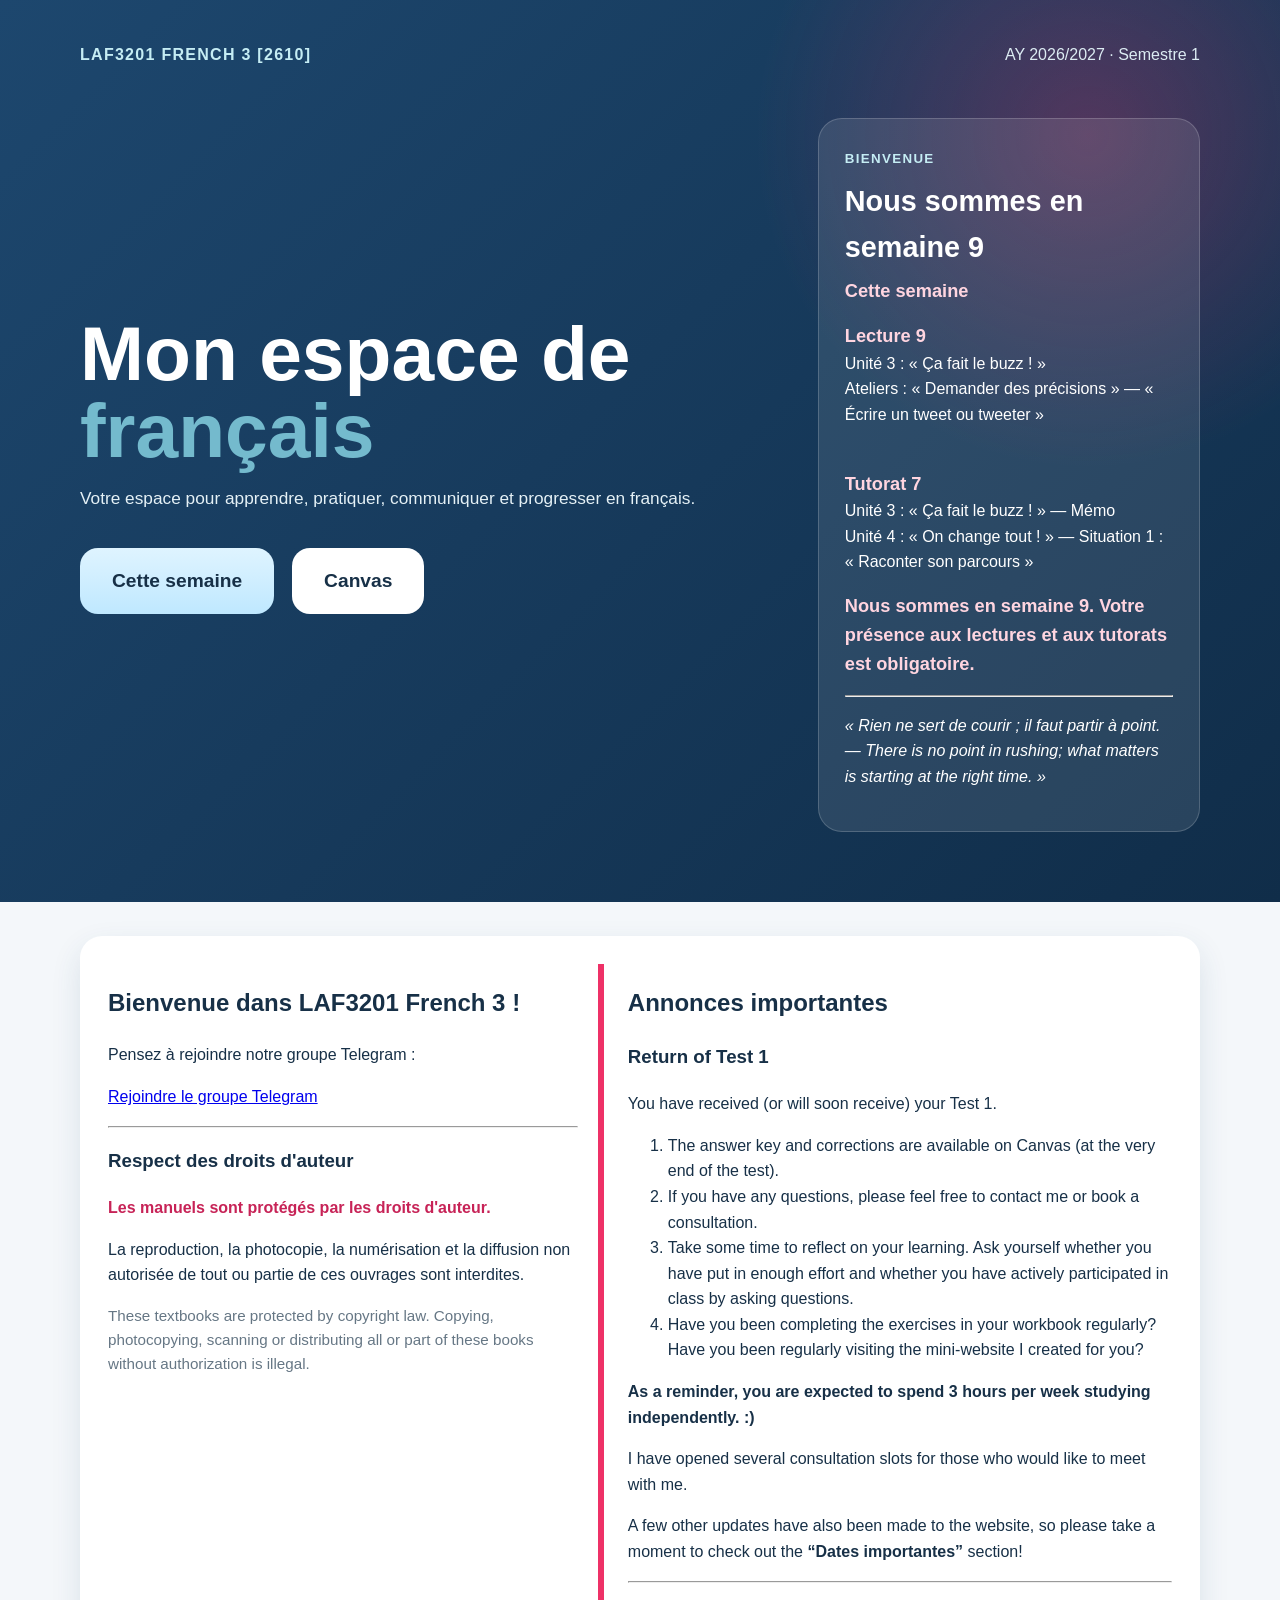
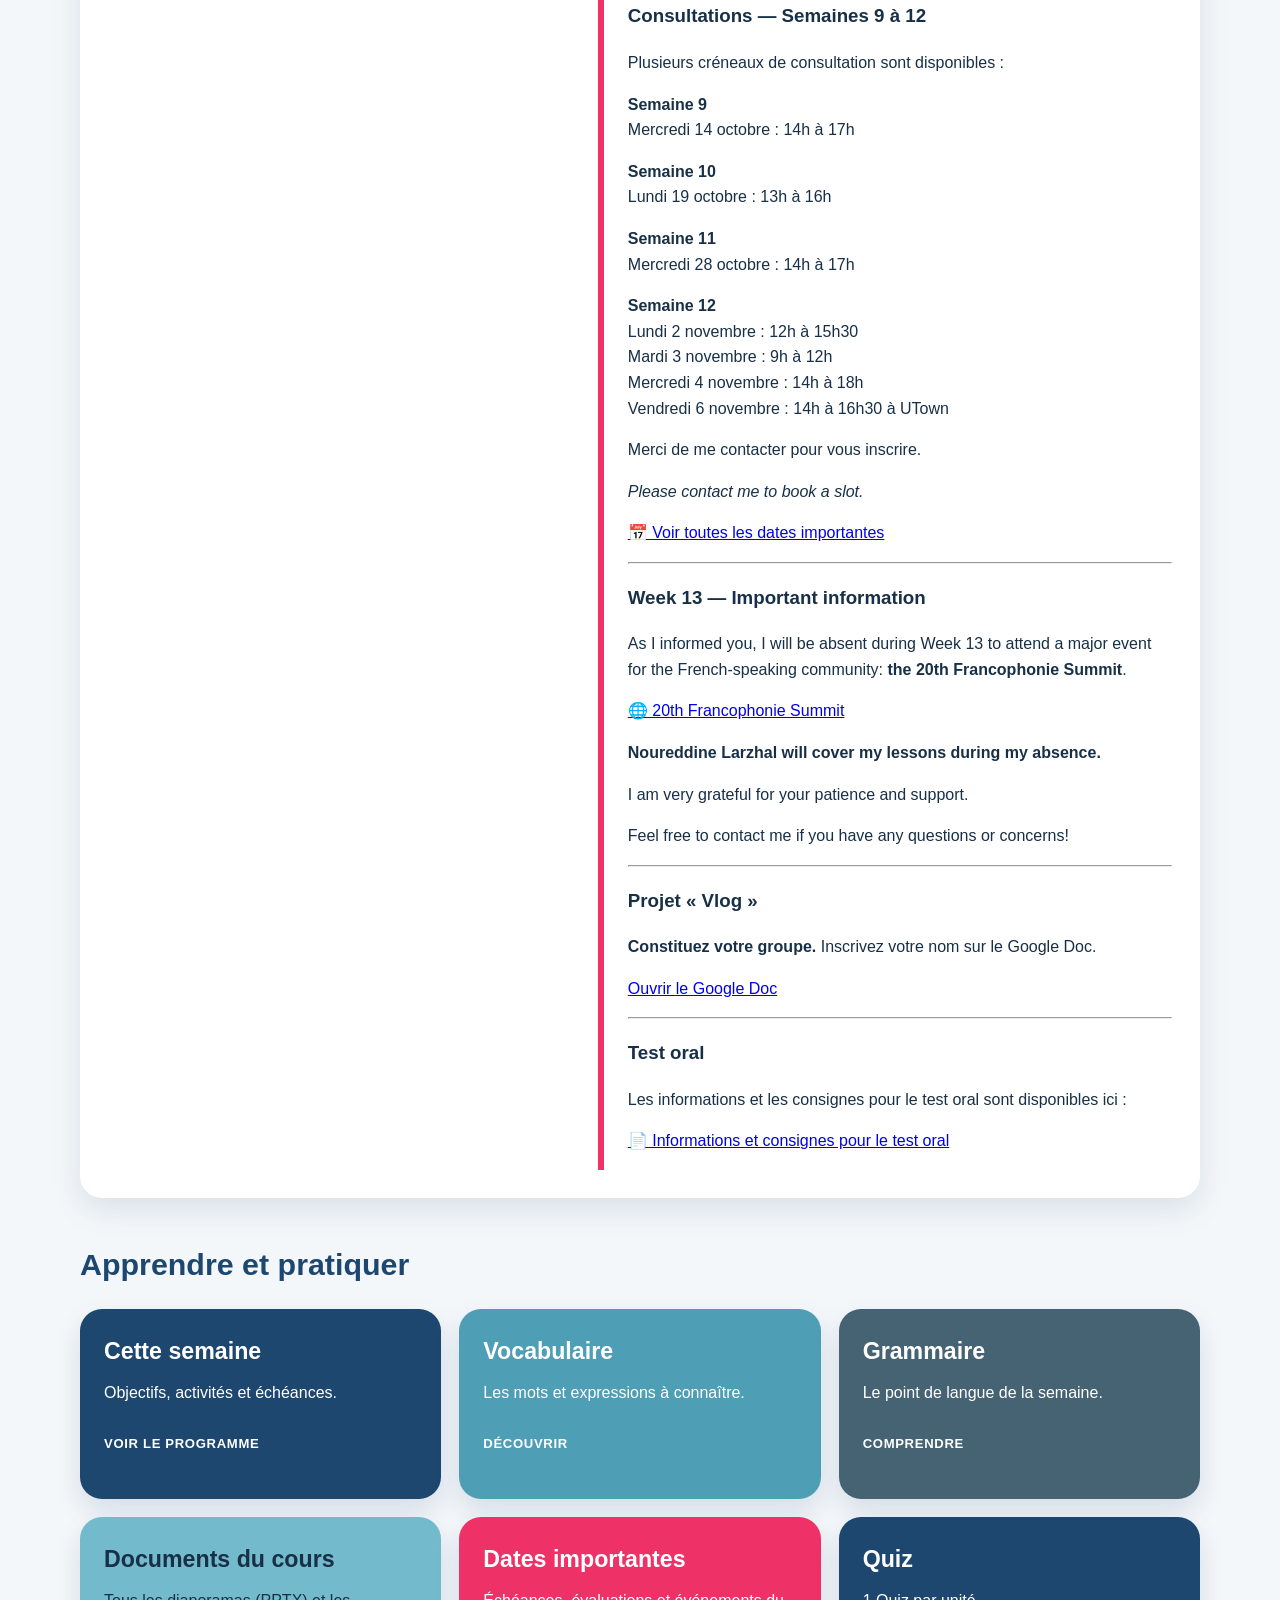
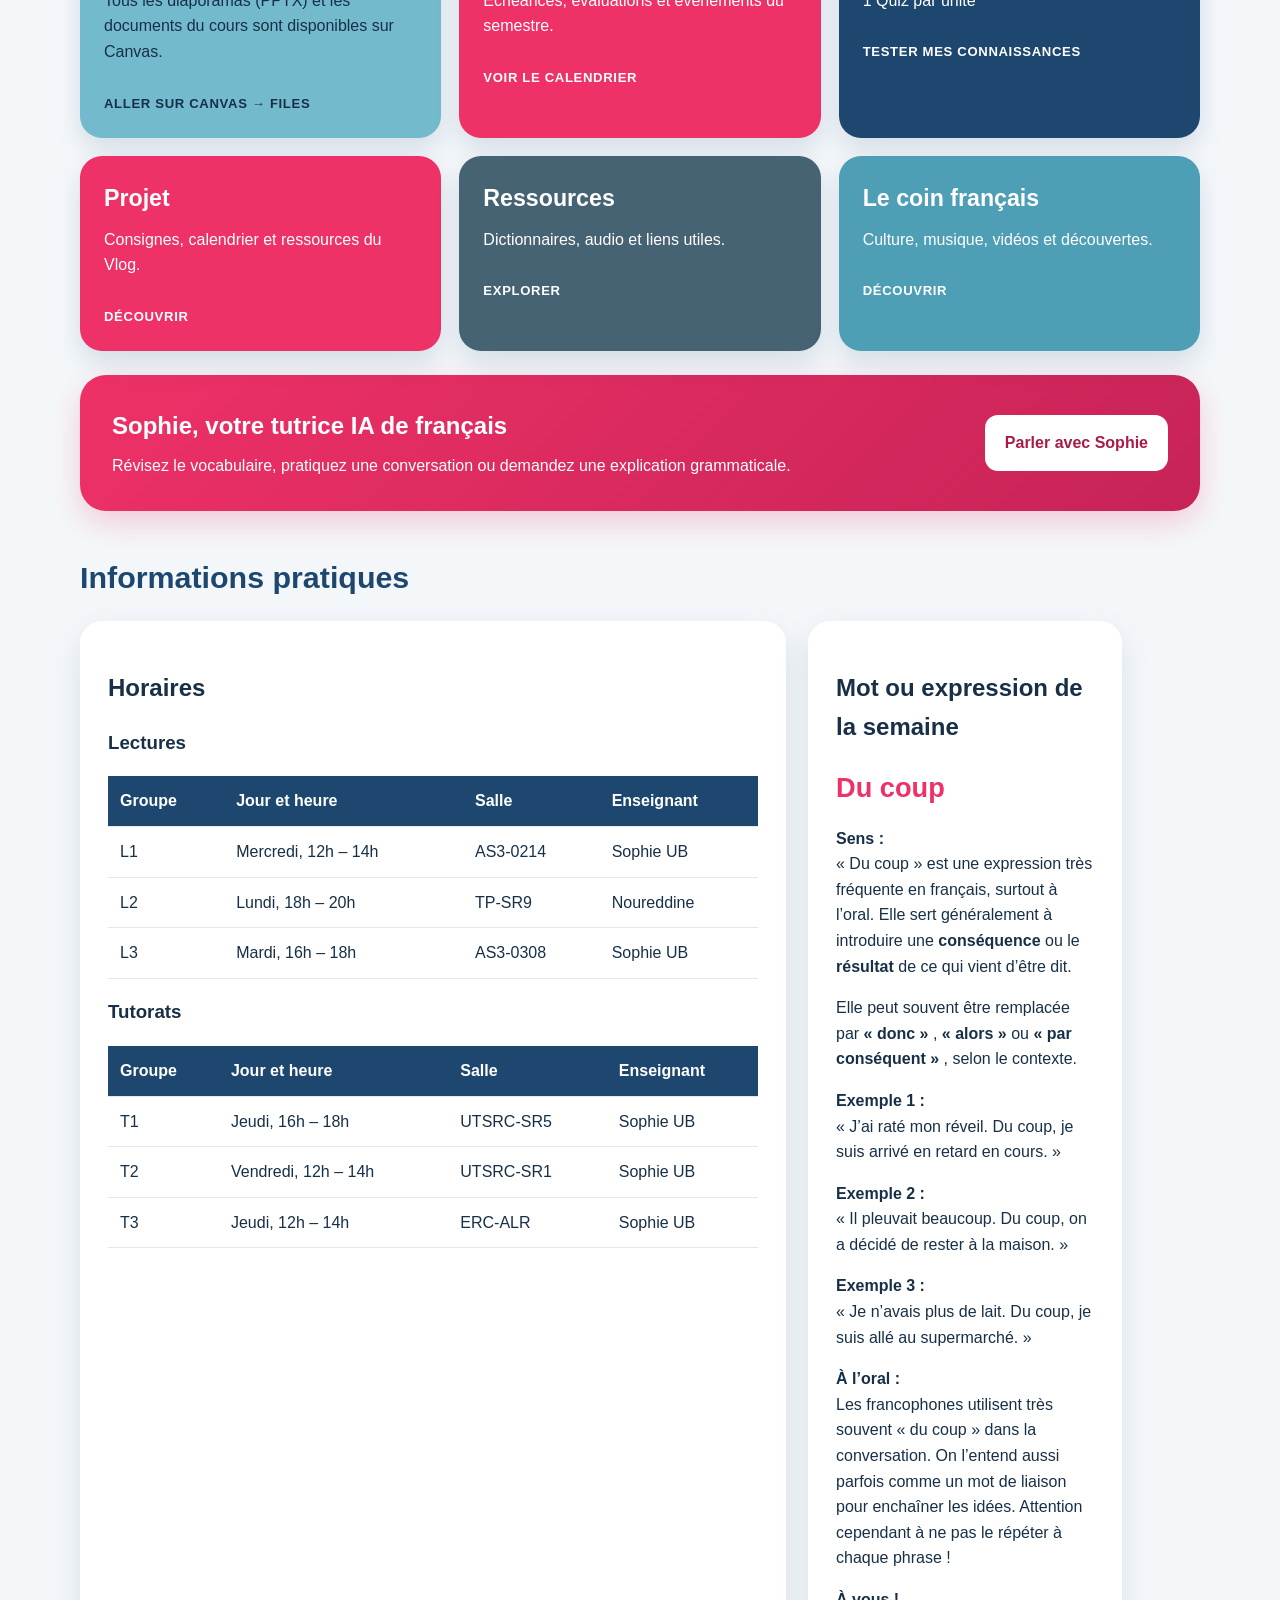
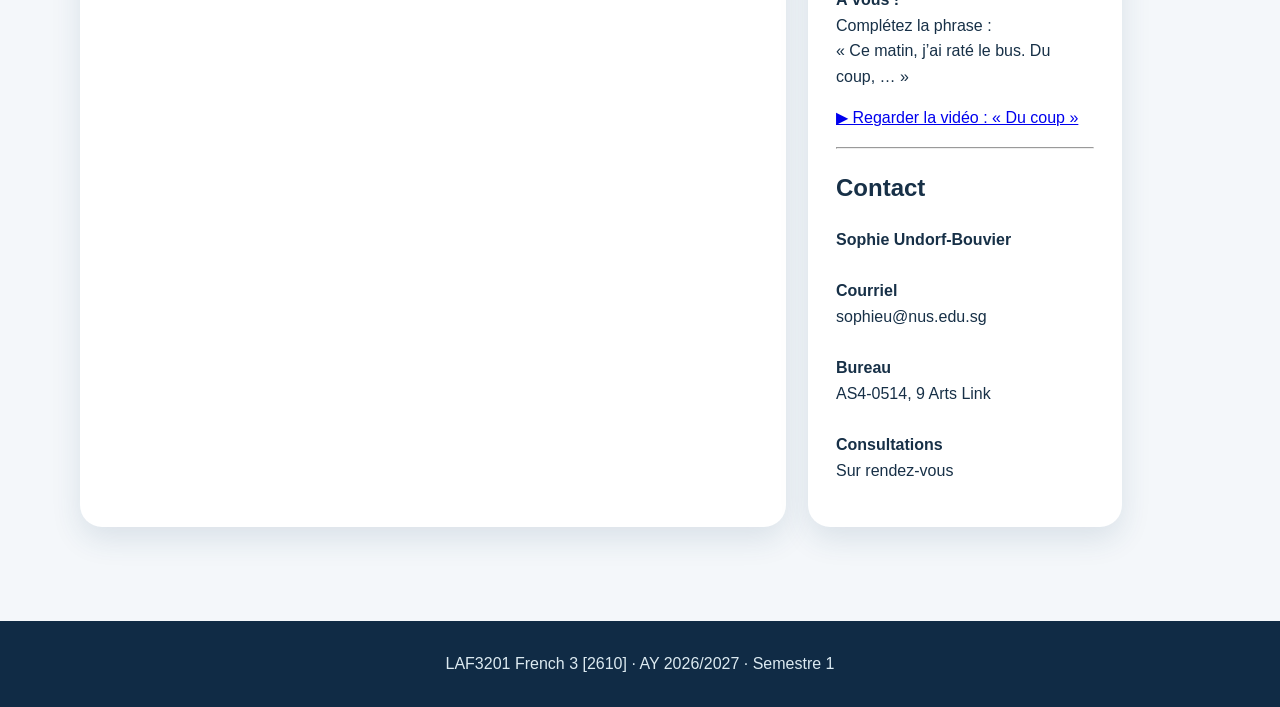
==== commit 0a6a9b7a: "Update index.html" ====
--- a/index.html
+++ b/index.html
@@ -698,18 +698,8 @@
 
       <p>
         I have opened several consultation slots for those who would
-        like to meet with me. You can find the available dates here:
-      </p>
-
-
-      <p>
-
-        <a href="dates-importantes.html">
-          📅 See the available consultation dates
-        </a>
-
-      </p>
-
+        like to meet with me. 
+      </p>
 
       <p>
         A few other updates have also been made to the website,
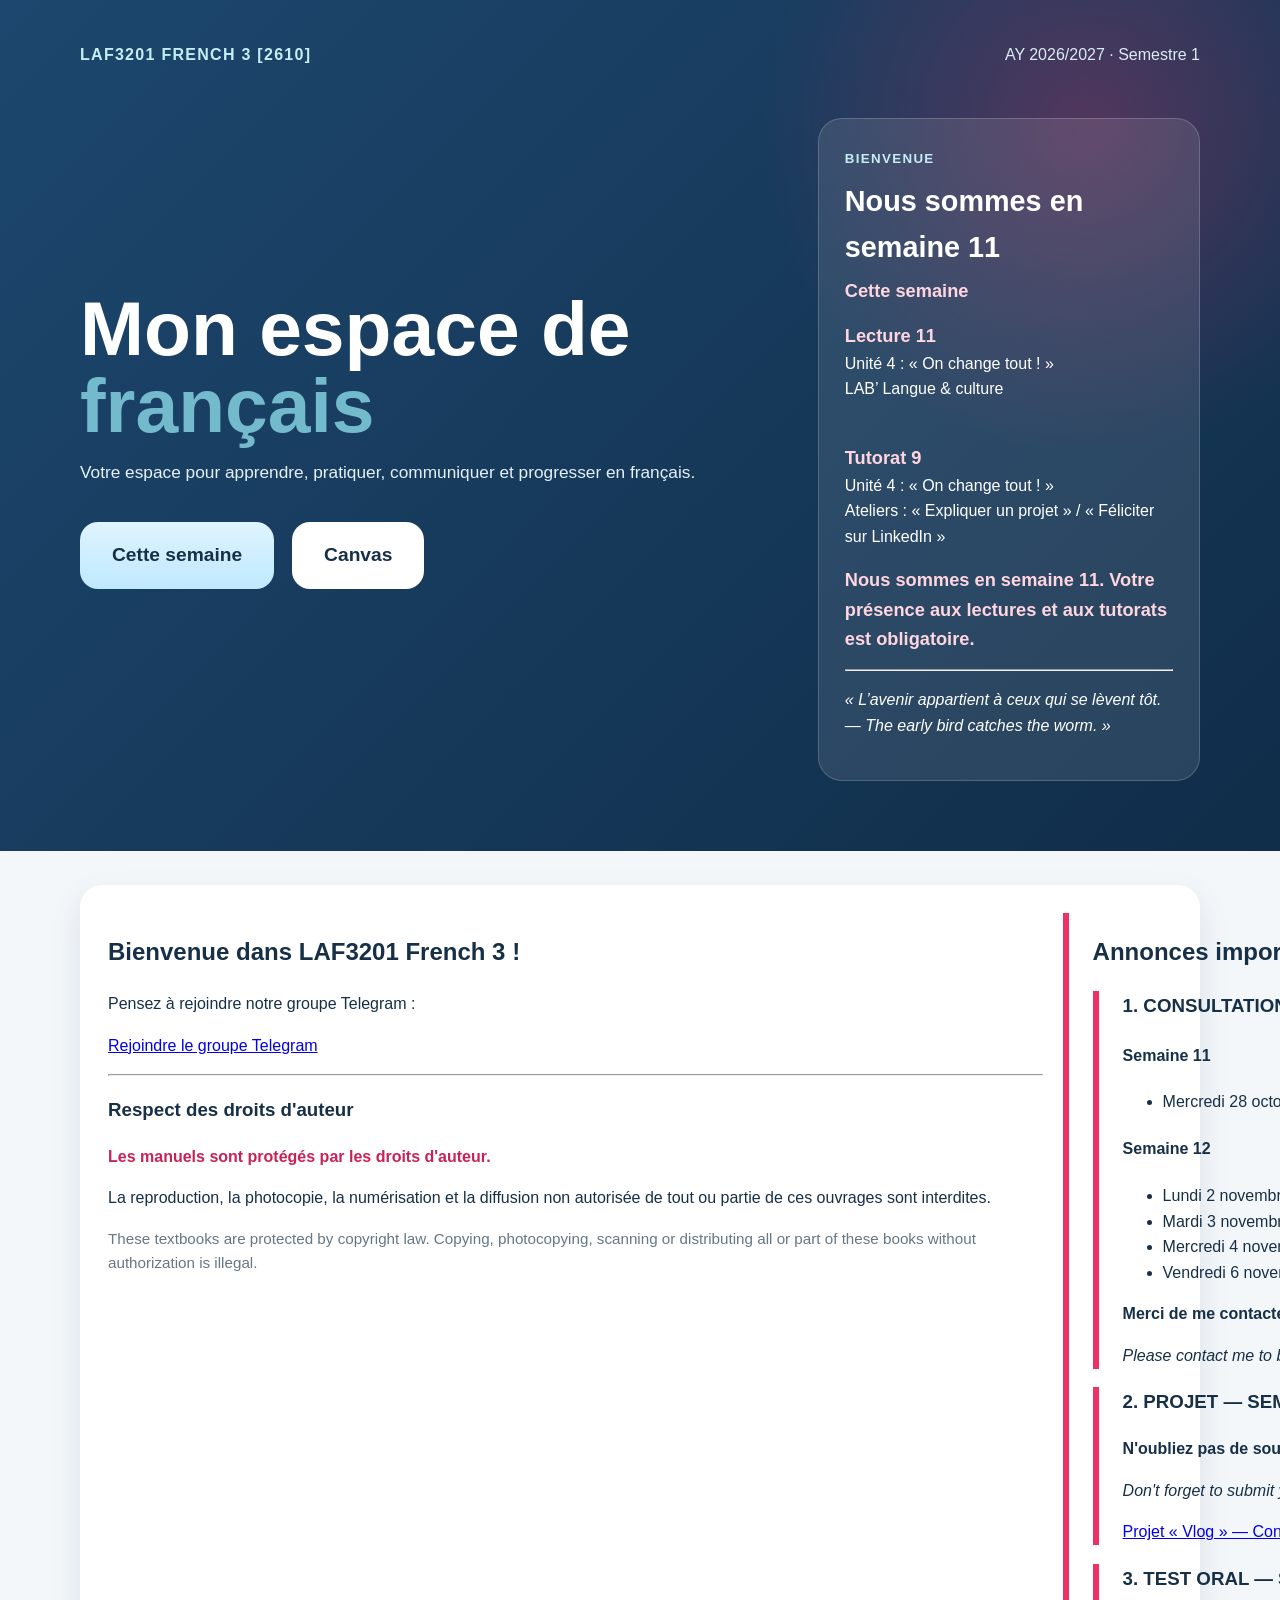
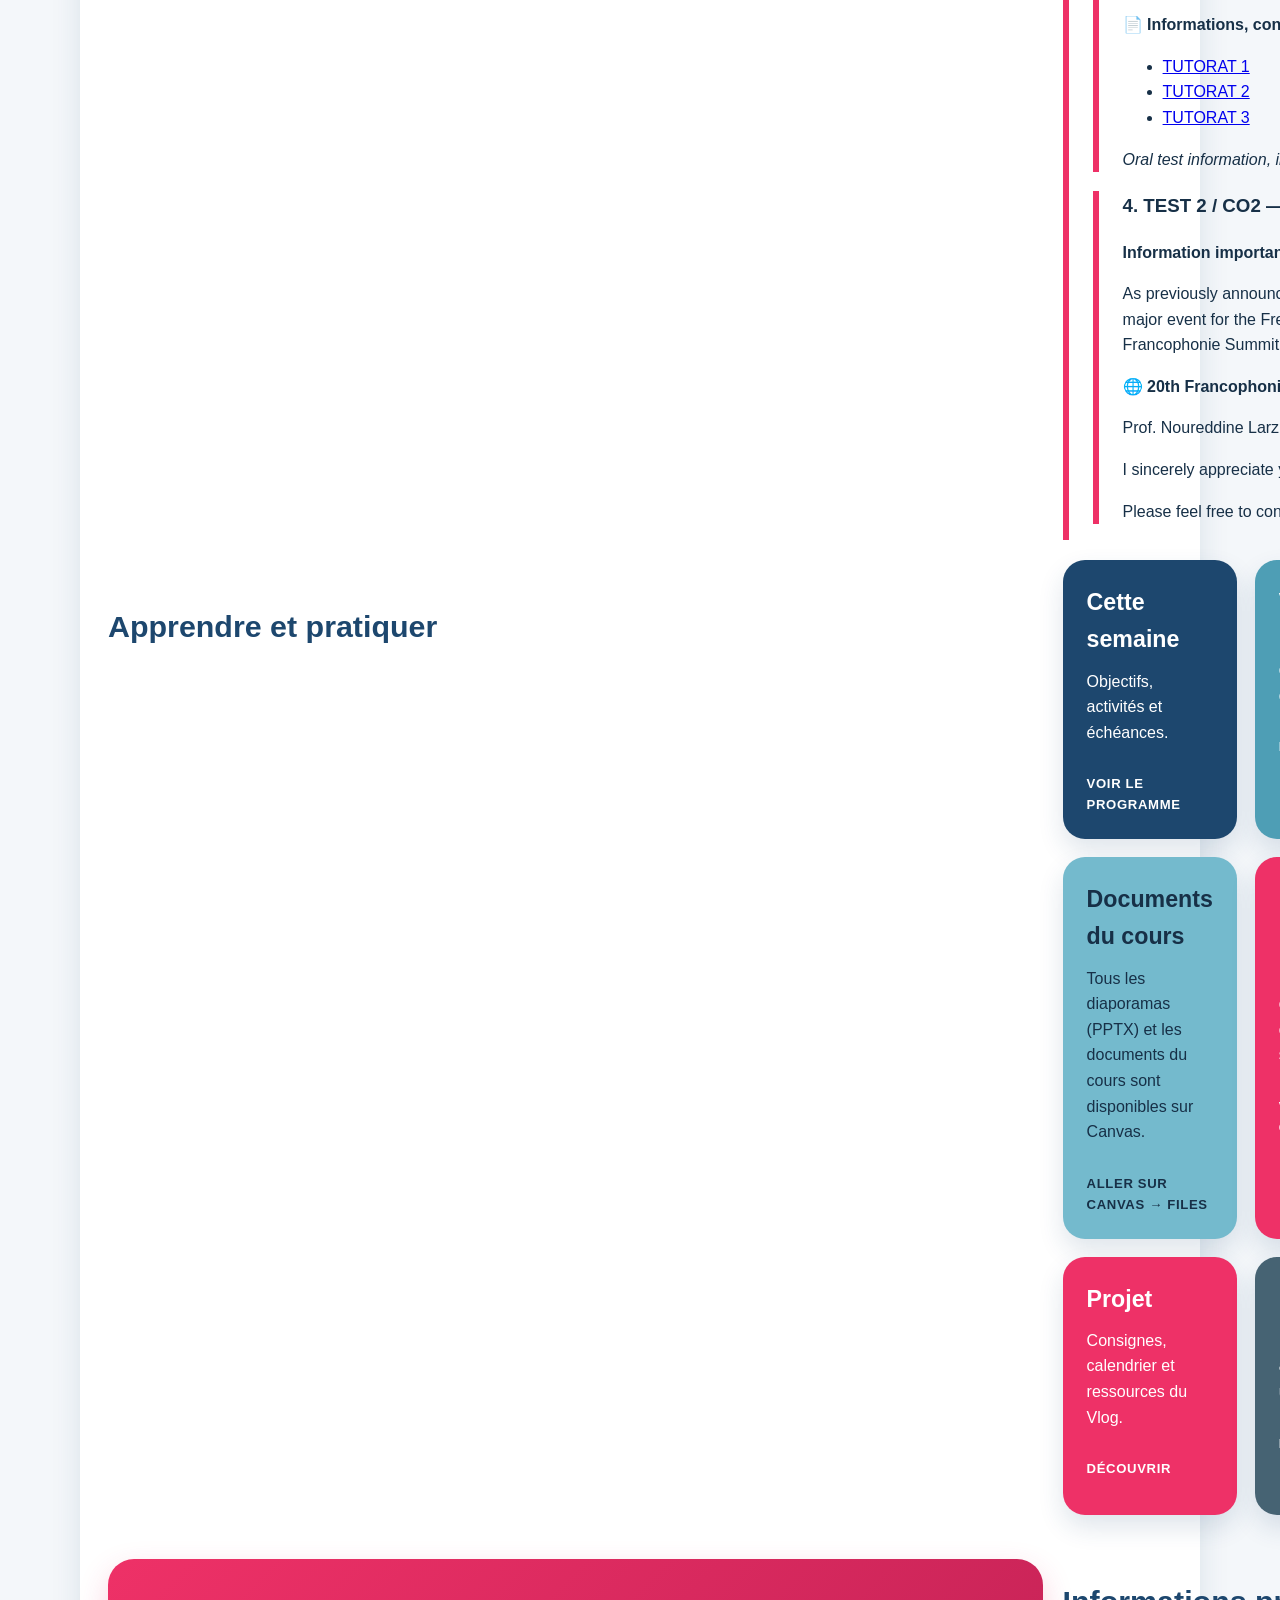
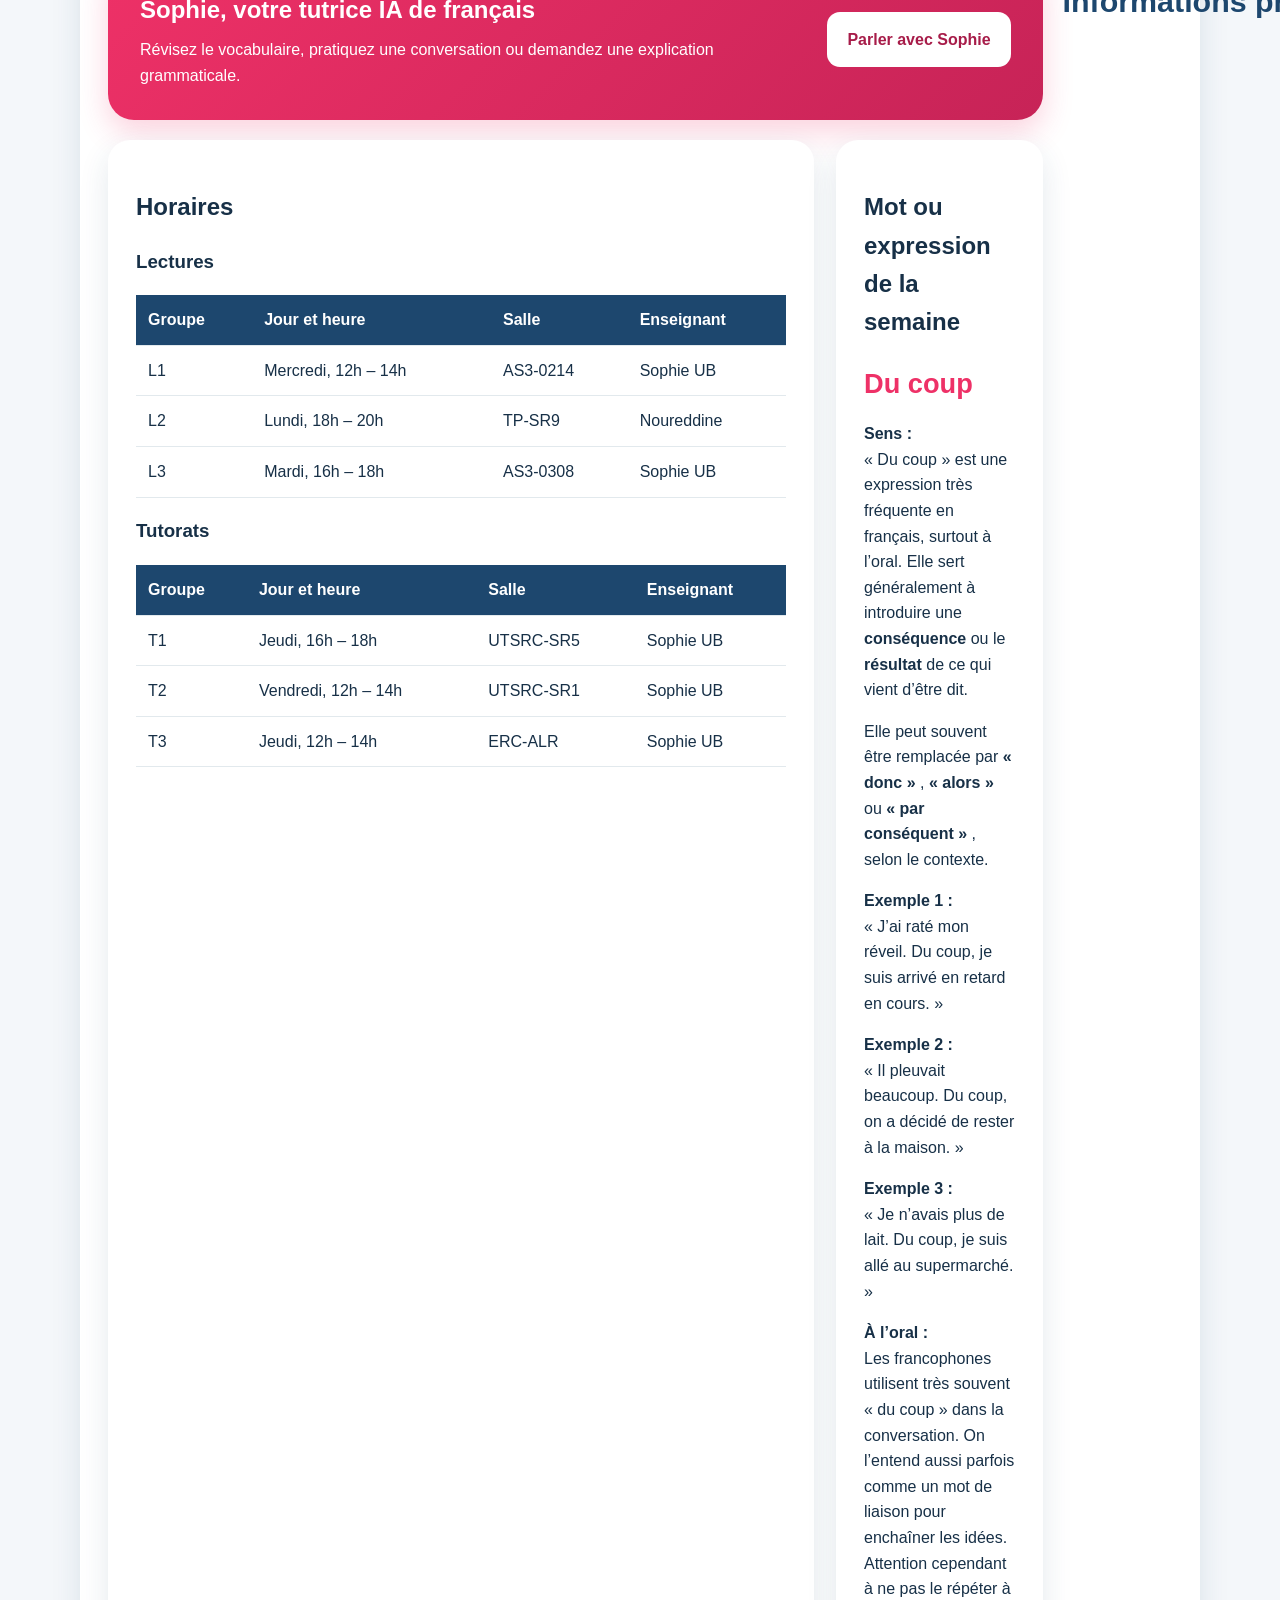
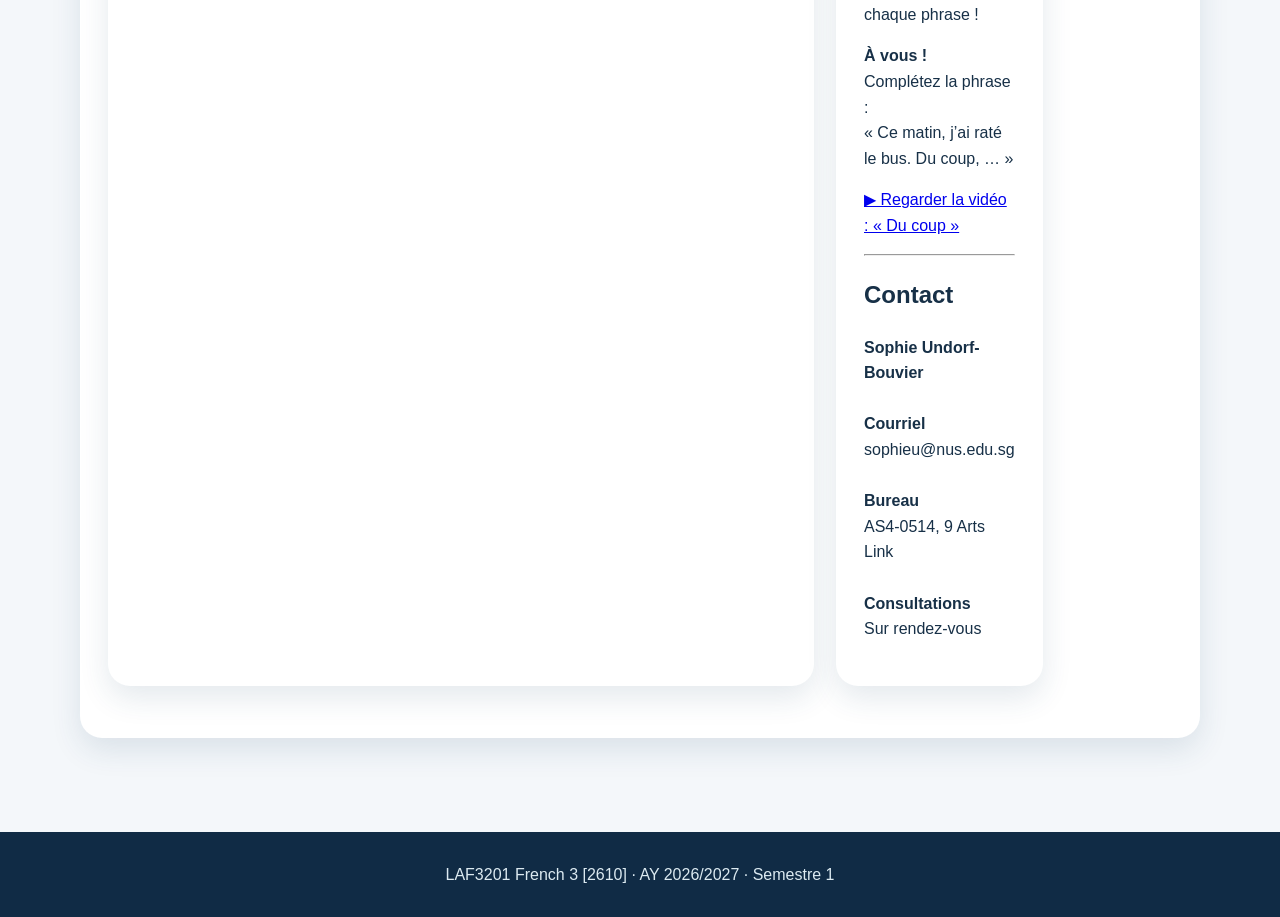
==== commit 29620c64: "Update index.html" ====
--- a/index.html
+++ b/index.html
@@ -644,307 +644,182 @@
         Annonces importantes
       </h2>
 
-
-      <!-- =================================================
-           RETURN OF TEST 1
-           ================================================= -->
-
-      <h3>
-        Return of Test 1
-      </h3>
-
-
-      <p>
-        You have received (or will soon receive) your Test 1.
-      </p>
-
-
-      <ol>
-
-        <li>
-          The answer key and corrections are available on Canvas
-          (at the very end of the test).
-        </li>
-
-        <li>
-          If you have any questions, please feel free to contact me
-          or book a consultation.
-        </li>
-
-        <li>
-          Take some time to reflect on your learning.
-          Ask yourself whether you have put in enough effort
-          and whether you have actively participated in class
-          by asking questions.
-        </li>
-
-        <li>
-          Have you been completing the exercises in your workbook regularly?
-          Have you been regularly visiting the mini-website I created for you?
-        </li>
-
-      </ol>
-
-
-      <p>
-
-        <strong>
-          As a reminder, you are expected to spend 3 hours per week
-          studying independently. :)
-        </strong>
-
-      </p>
-
-
-      <p>
-        I have opened several consultation slots for those who would
-        like to meet with me. 
-      </p>
-
-      <p>
-        A few other updates have also been made to the website,
-        so please take a moment to check out the
-        <strong>“Dates importantes”</strong> section!
-      </p>
-
-
-
-      <hr>
-
-
-
-      <!-- =================================================
-           CONSULTATIONS — SEMAINES 9 À 12
-           ================================================= -->
-
-      <h3>
-        Consultations — Semaines 9 à 12
-      </h3>
-
-
-      <p>
-        Plusieurs créneaux de consultation sont disponibles :
-      </p>
-
-
-      <p>
-
-        <strong>
-          Semaine 9
-        </strong>
-
-        <br>
-
-        Mercredi 14 octobre : 14h à 17h
-
-      </p>
-
-
-      <p>
-
-        <strong>
-          Semaine 10
-        </strong>
-
-        <br>
-
-        Lundi 19 octobre : 13h à 16h
-
-      </p>
-
-
-      <p>
-
-        <strong>
-          Semaine 11
-        </strong>
-
-        <br>
-
-        Mercredi 28 octobre : 14h à 17h
-
-      </p>
-
-
-      <p>
-
-        <strong>
-          Semaine 12
-        </strong>
-
-        <br>
-
-        Lundi 2 novembre : 12h à 15h30
-
-        <br>
-
-        Mardi 3 novembre : 9h à 12h
-
-        <br>
-
-        Mercredi 4 novembre : 14h à 18h
-
-        <br>
-
-        Vendredi 6 novembre : 14h à 16h30 à UTown
-
-      </p>
-
-
-      <p>
-        Merci de me contacter pour vous inscrire.
-      </p>
-
-
-      <p>
-
-        <em>
-          Please contact me to book a slot.
-        </em>
-
-      </p>
-
-
-      <p>
-
-        <a href="dates-importantes.html">
-          📅 Voir toutes les dates importantes
-        </a>
-
-      </p>
-
-
-
-      <hr>
-
-
-
-      <!-- =================================================
-           WEEK 13 — ABSENCE
-           ================================================= -->
-
-      <h3>
-        Week 13 — Important information
-      </h3>
-
-
-      <p>
-        As I informed you, I will be absent during Week 13
-        to attend a major event for the French-speaking community:
-        <strong>the 20th Francophonie Summit</strong>.
-      </p>
-
-
-      <p>
-
+<section class="annonces-importantes">
+
+
+  <!-- ANNONCE 1 : CONSULTATIONS -->
+
+  <div class="annonce">
+
+    <h3>1. CONSULTATIONS — SEMAINES 11 ET 12</h3>
+
+    <h4>Semaine 11</h4>
+
+    <ul>
+      <li>
+        Mercredi 28 octobre : 14h00 – 17h00
+      </li>
+    </ul>
+
+    <h4>Semaine 12</h4>
+
+    <ul>
+      <li>Lundi 2 novembre : 12h00 – 15h30</li>
+      <li>Mardi 3 novembre : 9h00 – 12h00</li>
+      <li>Mercredi 4 novembre : 14h00 – 18h00</li>
+      <li>
+        Vendredi 6 novembre : 14h00 – 16h30
+        <strong>(à UTown)</strong>
+      </li>
+    </ul>
+
+    <p>
+      <strong>
+        Merci de me contacter pour réserver
+        un créneau horaire.
+      </strong>
+    </p>
+
+    <p>
+      <em>
+        Please contact me to book a consultation slot.
+      </em>
+    </p>
+
+  </div>
+
+
+  <!-- ANNONCE 2 : PROJET -->
+
+  <div class="annonce">
+
+    <h3>2. PROJET — SEMAINE 12</h3>
+
+    <p>
+      <strong>
+        N'oubliez pas de soumettre votre projet
+        sur Canvas.
+      </strong>
+    </p>
+
+    <p>
+      <em>
+        Don't forget to submit your project on Canvas.
+      </em>
+    </p>
+
+    <p>
+      <a
+        href="https://sophieub.github.io/francais3-avec-sophie/projet.html"
+        target="_blank"
+        rel="noopener noreferrer"
+      >
+        Projet « Vlog » — Consignes
+      </a>
+    </p>
+
+  </div>
+
+
+  <!-- ANNONCE 3 : TEST ORAL -->
+
+  <div class="annonce">
+
+    <h3>3. TEST ORAL — SEMAINE 12</h3>
+
+    <p>
+      📄 <strong>
+        Informations, consignes et heures de passage
+        pour le test oral
+      </strong>
+    </p>
+
+    <ul>
+
+      <li>
         <a
-          href="https://www.francophonie2026.gov.kh/"
+          href="https://docs.google.com/document/d/1aUiAXTNE1Gs586bFQbzfqdN2aXRR1ZVqG1etUoRWQ98/edit?usp=drivesdk"
           target="_blank"
           rel="noopener noreferrer"
         >
-          🌐 20th Francophonie Summit
+          TUTORAT 1
         </a>
-
-      </p>
-
-
-      <p>
-
-        <strong>
-          Noureddine Larzhal will cover my lessons during my absence.
-        </strong>
-
-      </p>
-
-
-      <p>
-        I am very grateful for your patience and support.
-      </p>
-
-
-      <p>
-        Feel free to contact me if you have any questions or concerns!
-      </p>
-
-
-
-      <hr>
-
-
-
-      <!-- =================================================
-           PROJET VLOG
-           ================================================= -->
-
-      <h3>
-        Projet « Vlog »
-      </h3>
-
-
-      <p>
-
-        <strong>
-          Constituez votre groupe.
-        </strong>
-
-        Inscrivez votre nom sur le Google Doc.
-
-      </p>
-
-
-      <p>
-
+      </li>
+
+      <li>
         <a
-          href="https://docs.google.com/document/d/1W-Xck-J3At8laKweSyb2c9h-IgEExyGKiN8P2UGHIQg/edit?usp=drivesdk"
+          href="https://docs.google.com/document/d/15e70OT97UY4XPiqfXUoGxHr7y6-DMZ6mHlxg7Lb5ue0/edit?usp=drivesdk"
           target="_blank"
           rel="noopener noreferrer"
         >
-          Ouvrir le Google Doc
+          TUTORAT 2
         </a>
-
-      </p>
-
-
-
-      <hr>
-
-
-
-      <!-- =================================================
-           TEST ORAL
-           ================================================= -->
-
-      <h3>
-        Test oral
-      </h3>
-
-
-      <p>
-        Les informations et les consignes pour le test oral
-        sont disponibles ici :
-      </p>
-
-
-      <p>
-
+      </li>
+
+      <li>
         <a
-          href="https://docs.google.com/document/d/1LYtfUNKlN7I2gsZDzG-GEF_EHq2BQr6D/edit?usp=drivesdk&amp;ouid=109706764853675268867&amp;rtpof=true&amp;sd=true"
+          href="https://docs.google.com/document/d/1H8KkTysXPqQyK3CbGZcw1ZM2NHssTCsV3ravOn2a00E/edit?usp=drivesdk"
           target="_blank"
           rel="noopener noreferrer"
         >
-          📄 Informations et consignes pour le test oral
+          TUTORAT 3
         </a>
-
-      </p>
-
-
-    </div>
-
-
-  </section>
-
-
-
+      </li>
+
+    </ul>
+
+    <p>
+      <em>
+        Oral test information, instructions
+        and individual time slots.
+      </em>
+    </p>
+
+  </div>
+
+
+  <!-- ANNONCE 4 : TEST 2 / CO2 -->
+
+  <div class="annonce">
+
+    <h3>
+      4. TEST 2 / CO2 — SEMAINE 13
+    </h3>
+
+    <p>
+      <strong>Information importante / Important notice</strong>
+    </p>
+
+    <p>
+      As previously announced, I will be absent
+      during Week 13 to attend a major event
+      for the French-speaking community:
+      the 20th Francophonie Summit.
+    </p>
+
+    <p>
+      🌐 <strong>20th Francophonie Summit</strong>
+    </p>
+
+    <p>
+      Prof. Noureddine Larzhal will cover
+      my classes during my absence.
+    </p>
+
+    <p>
+      I sincerely appreciate your patience
+      and support.
+    </p>
+
+    <p>
+      Please feel free to contact me
+      if you have any questions or concerns.
+    </p>
+
+  </div>
+
+</section>
+ </div>
   <!-- =====================================================
        APPRENDRE ET PRATIQUER
        ===================================================== -->
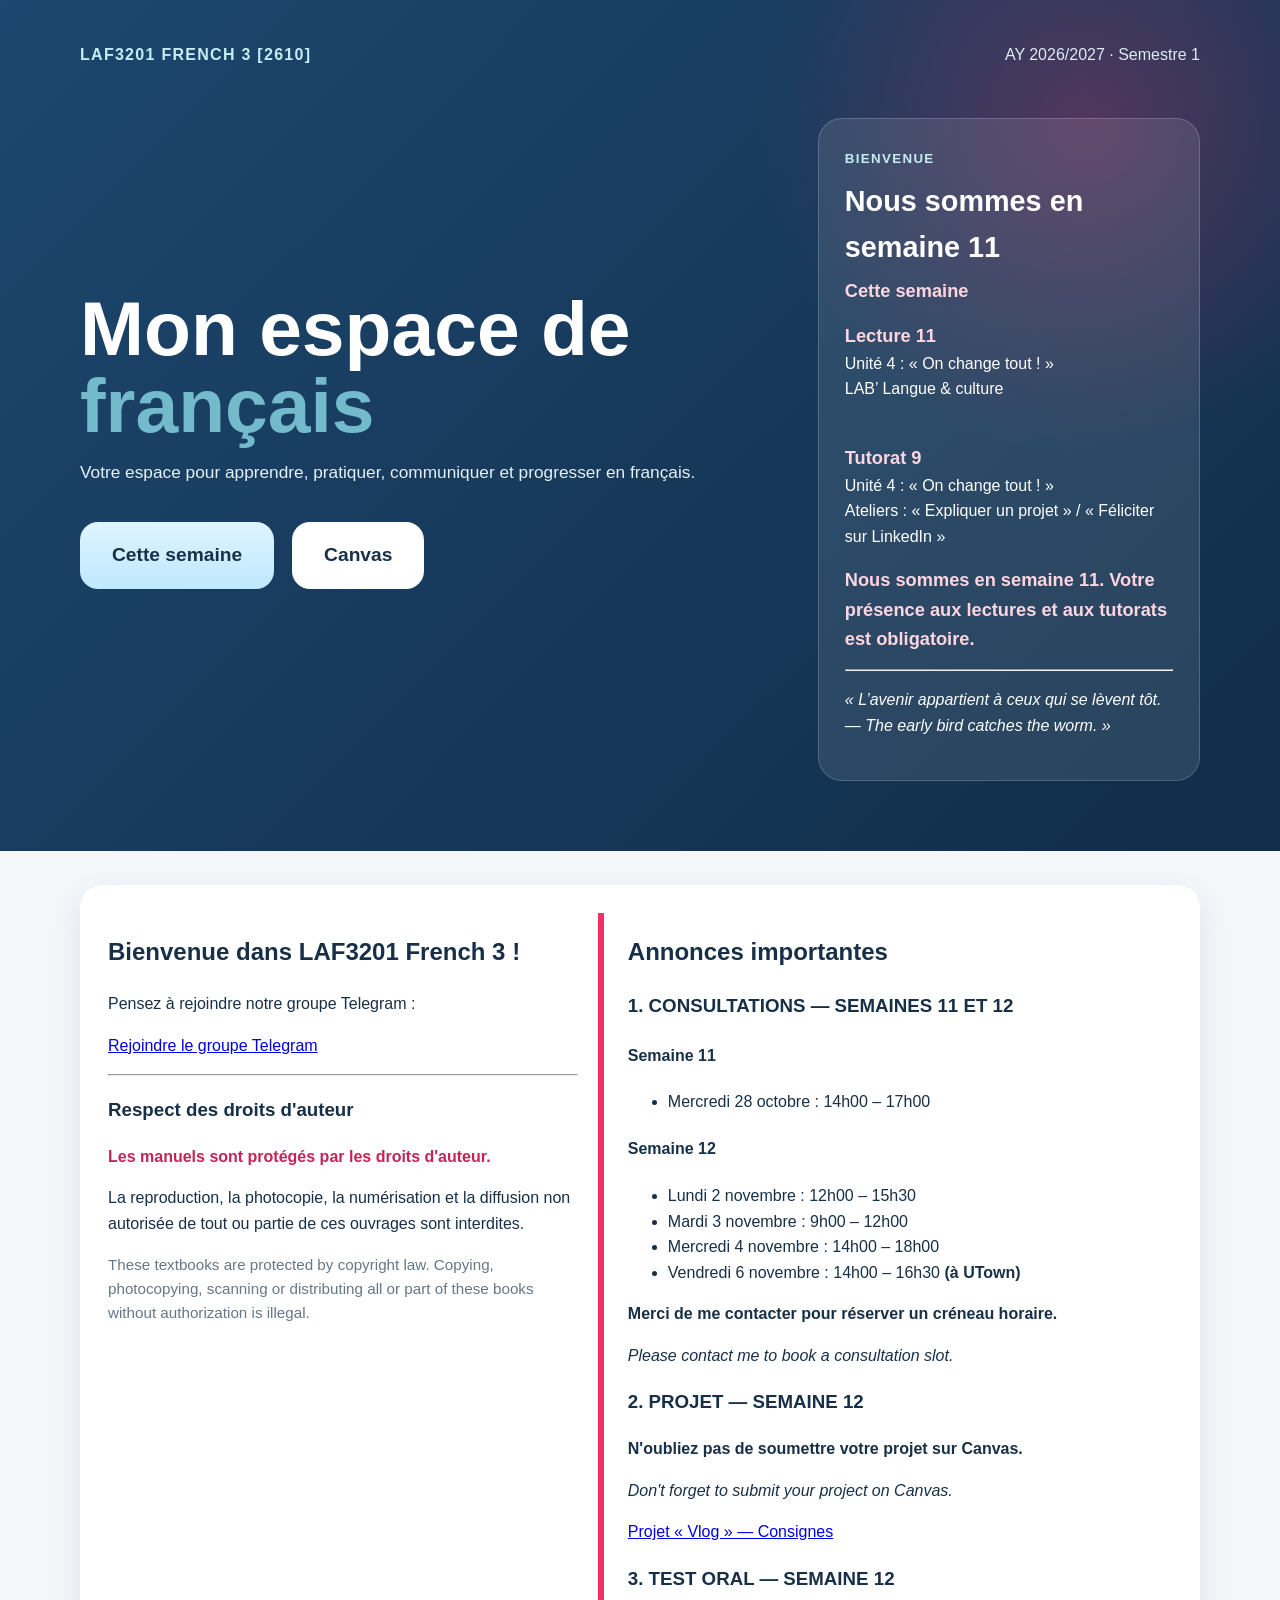
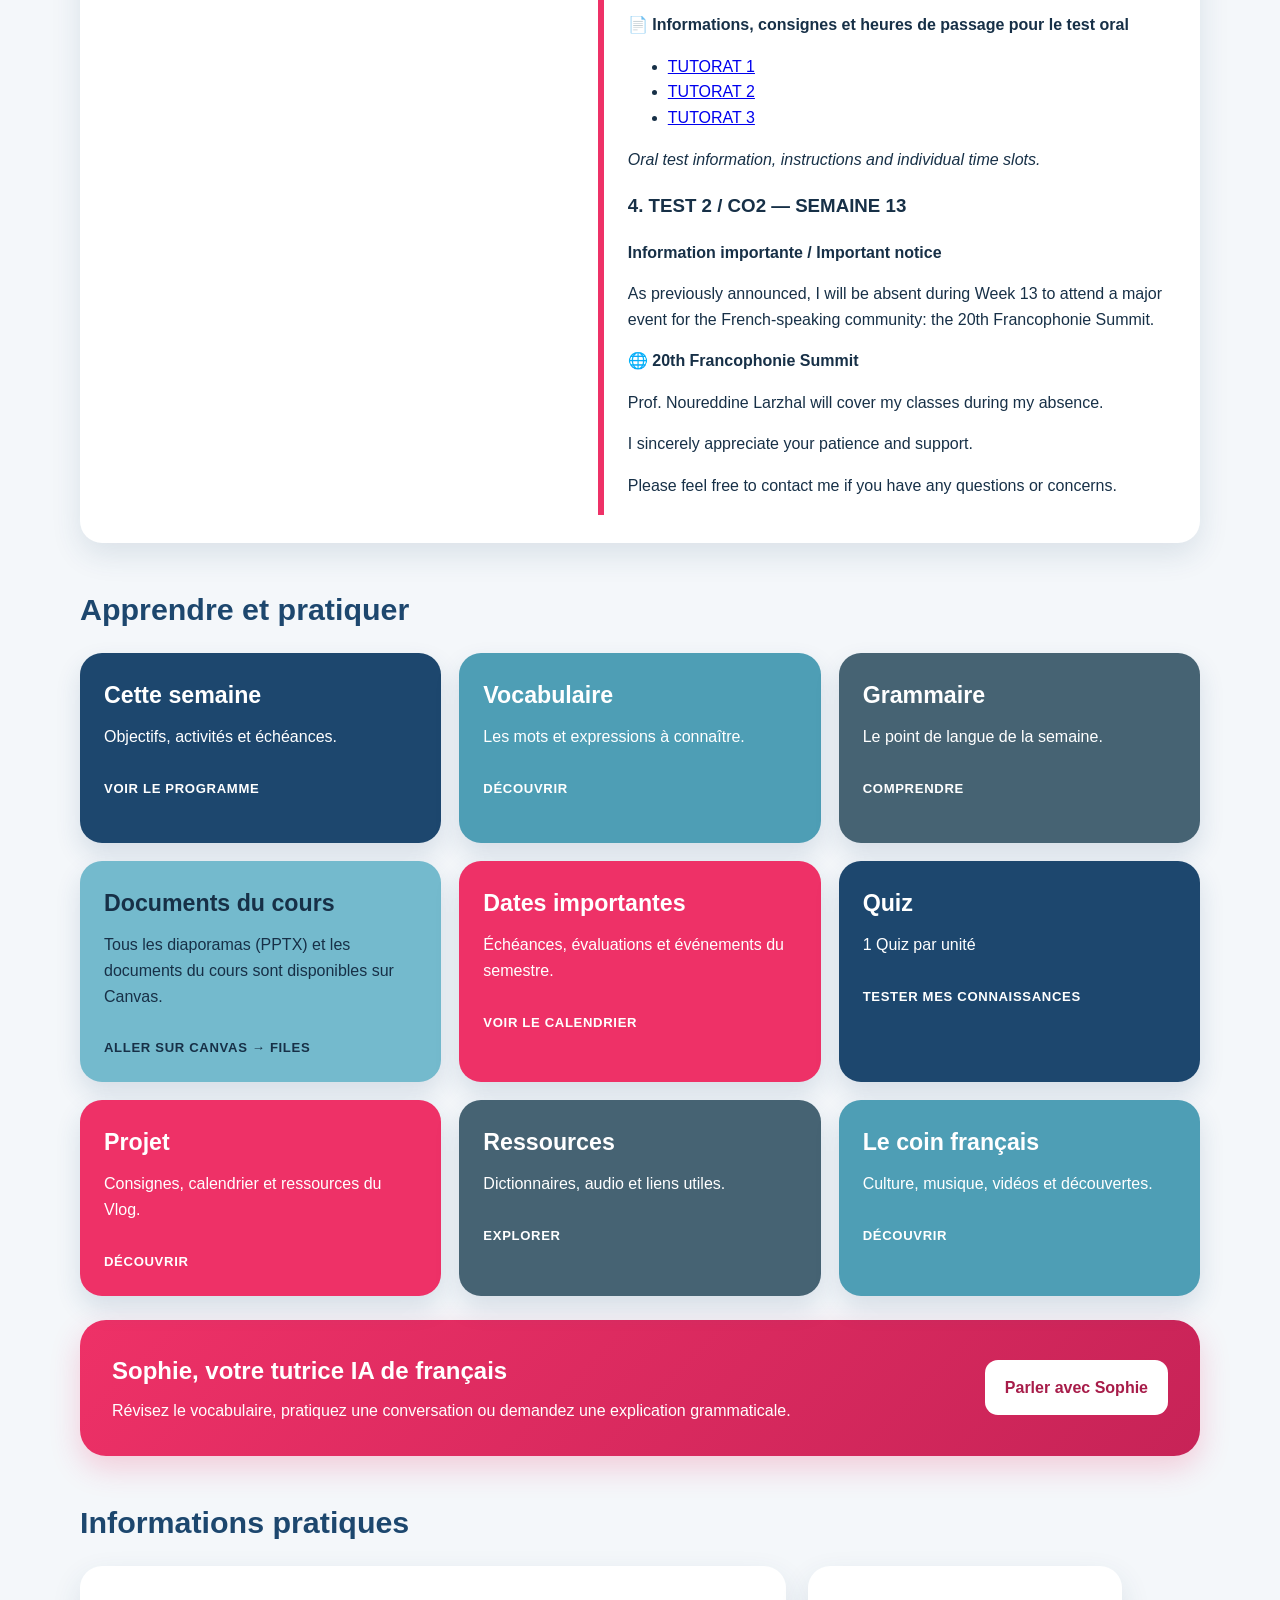
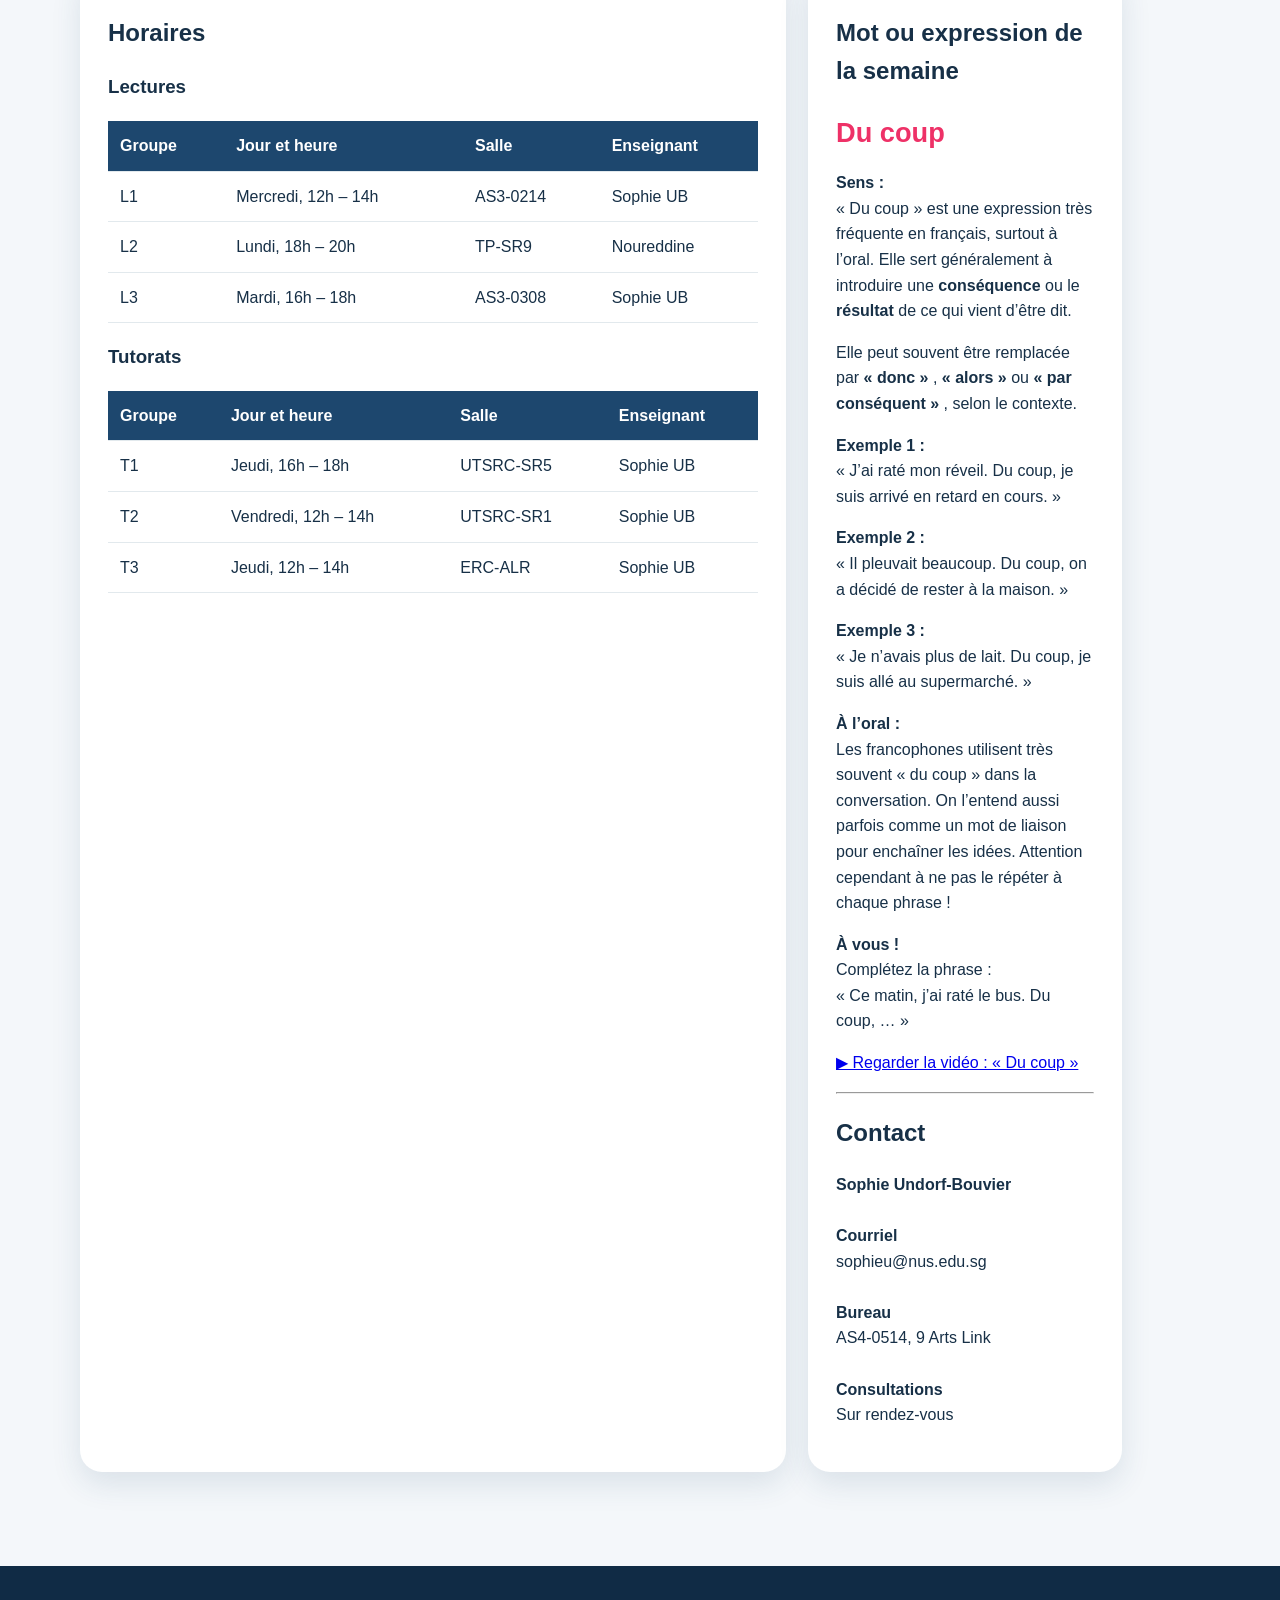
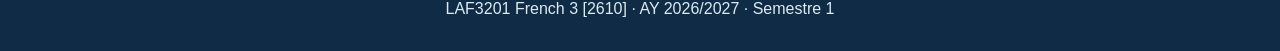
==== commit 6458e1a5: "Update index.html" ====
--- a/index.html
+++ b/index.html
@@ -649,7 +649,7 @@
 
   <!-- ANNONCE 1 : CONSULTATIONS -->
 
-  <div class="annonce">
+<div class="annonce-detail">
 
     <h3>1. CONSULTATIONS — SEMAINES 11 ET 12</h3>
 
@@ -691,7 +691,7 @@
 
   <!-- ANNONCE 2 : PROJET -->
 
-  <div class="annonce">
+<div class="annonce-detail">
 
     <h3>2. PROJET — SEMAINE 12</h3>
 
@@ -723,8 +723,8 @@
 
   <!-- ANNONCE 3 : TEST ORAL -->
 
-  <div class="annonce">
-
+<div class="annonce-detail">
+  
     <h3>3. TEST ORAL — SEMAINE 12</h3>
 
     <p>
@@ -780,7 +780,7 @@
 
   <!-- ANNONCE 4 : TEST 2 / CO2 -->
 
-  <div class="annonce">
+  <div class="annonce-detail">
 
     <h3>
       4. TEST 2 / CO2 — SEMAINE 13
@@ -801,6 +801,7 @@
       🌐 <strong>20th Francophonie Summit</strong>
     </p>
 
+    
     <p>
       Prof. Noureddine Larzhal will cover
       my classes during my absence.
@@ -817,9 +818,17 @@
     </p>
 
   </div>
+  <!-- FIN DE L'ANNONCE 4 -->
 
 </section>
- </div>
+<!-- FIN DES ANNONCES IMPORTANTES -->
+
+</div>
+<!-- FIN DE LA COLONNE DE DROITE -->
+
+</section>
+<!-- FIN DE LA SECTION BIENVENUE ET ANNONCES -->
+
   <!-- =====================================================
        APPRENDRE ET PRATIQUER
        ===================================================== -->
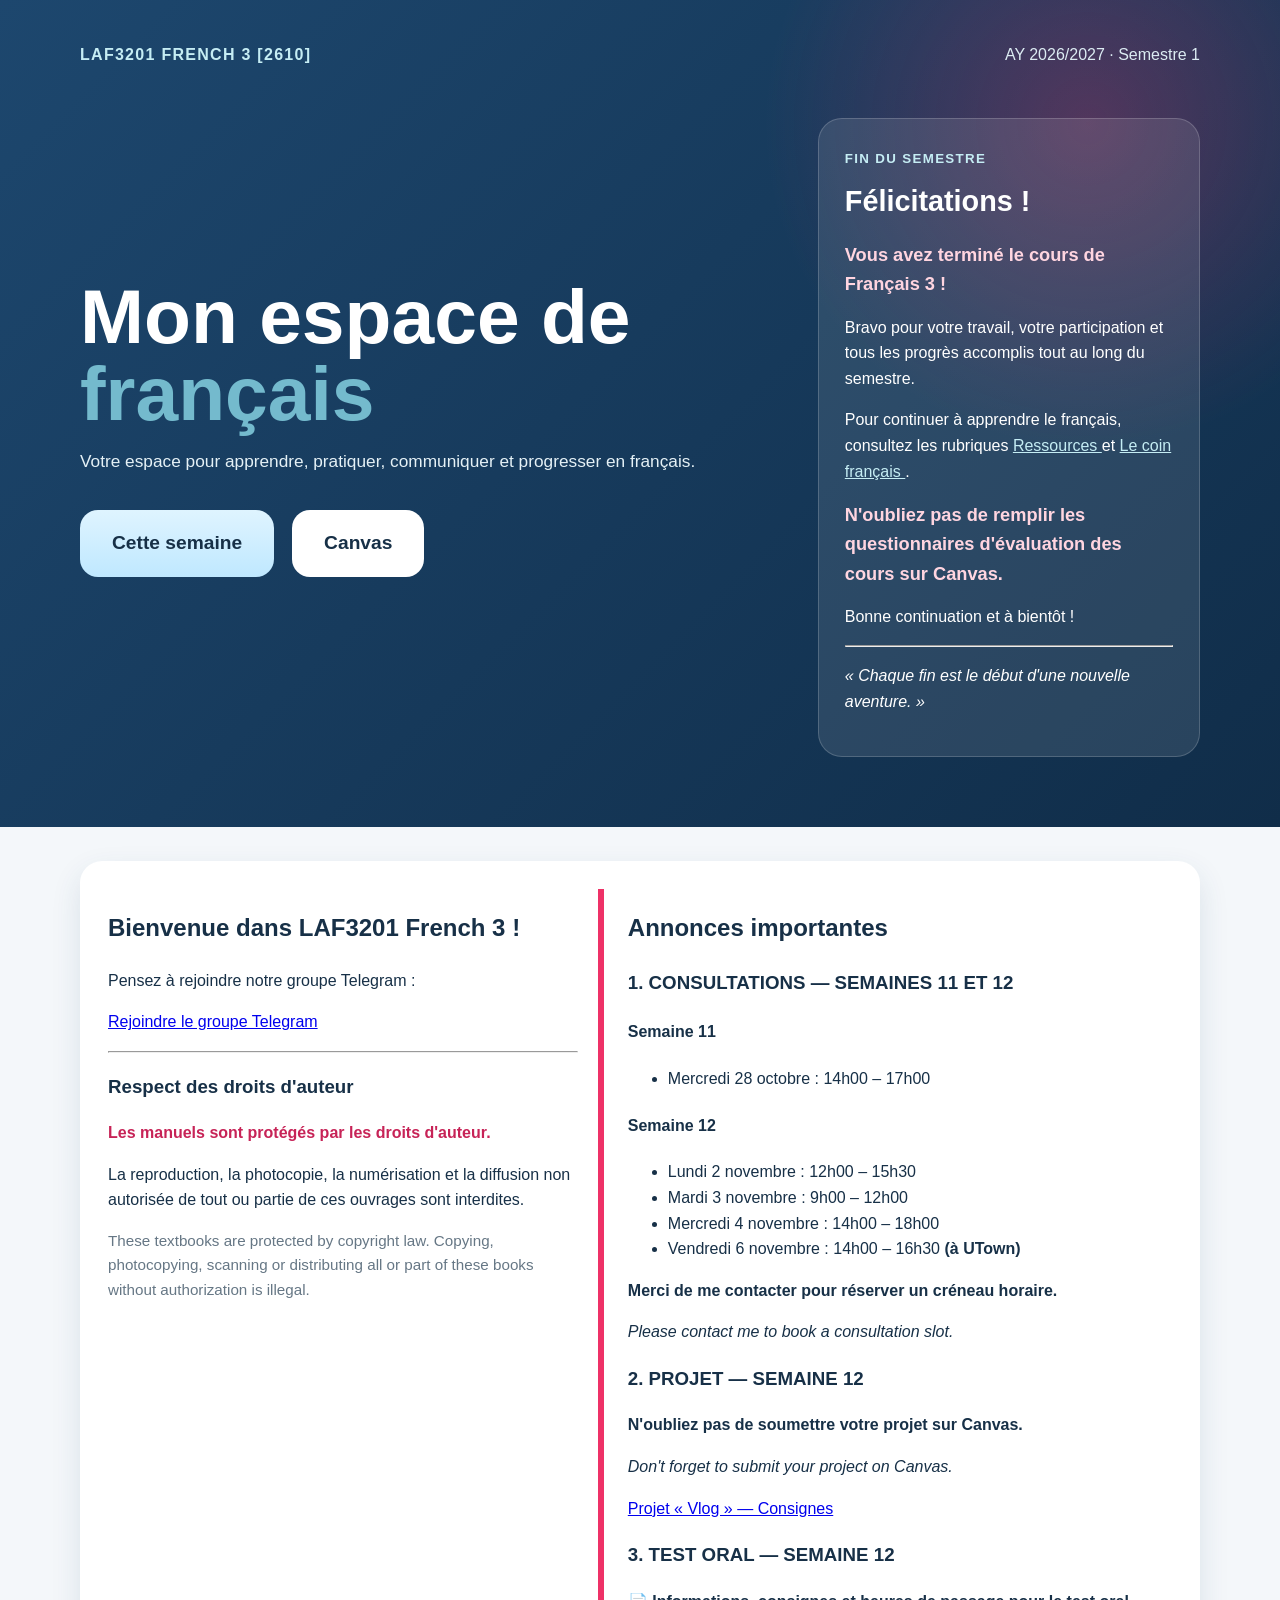
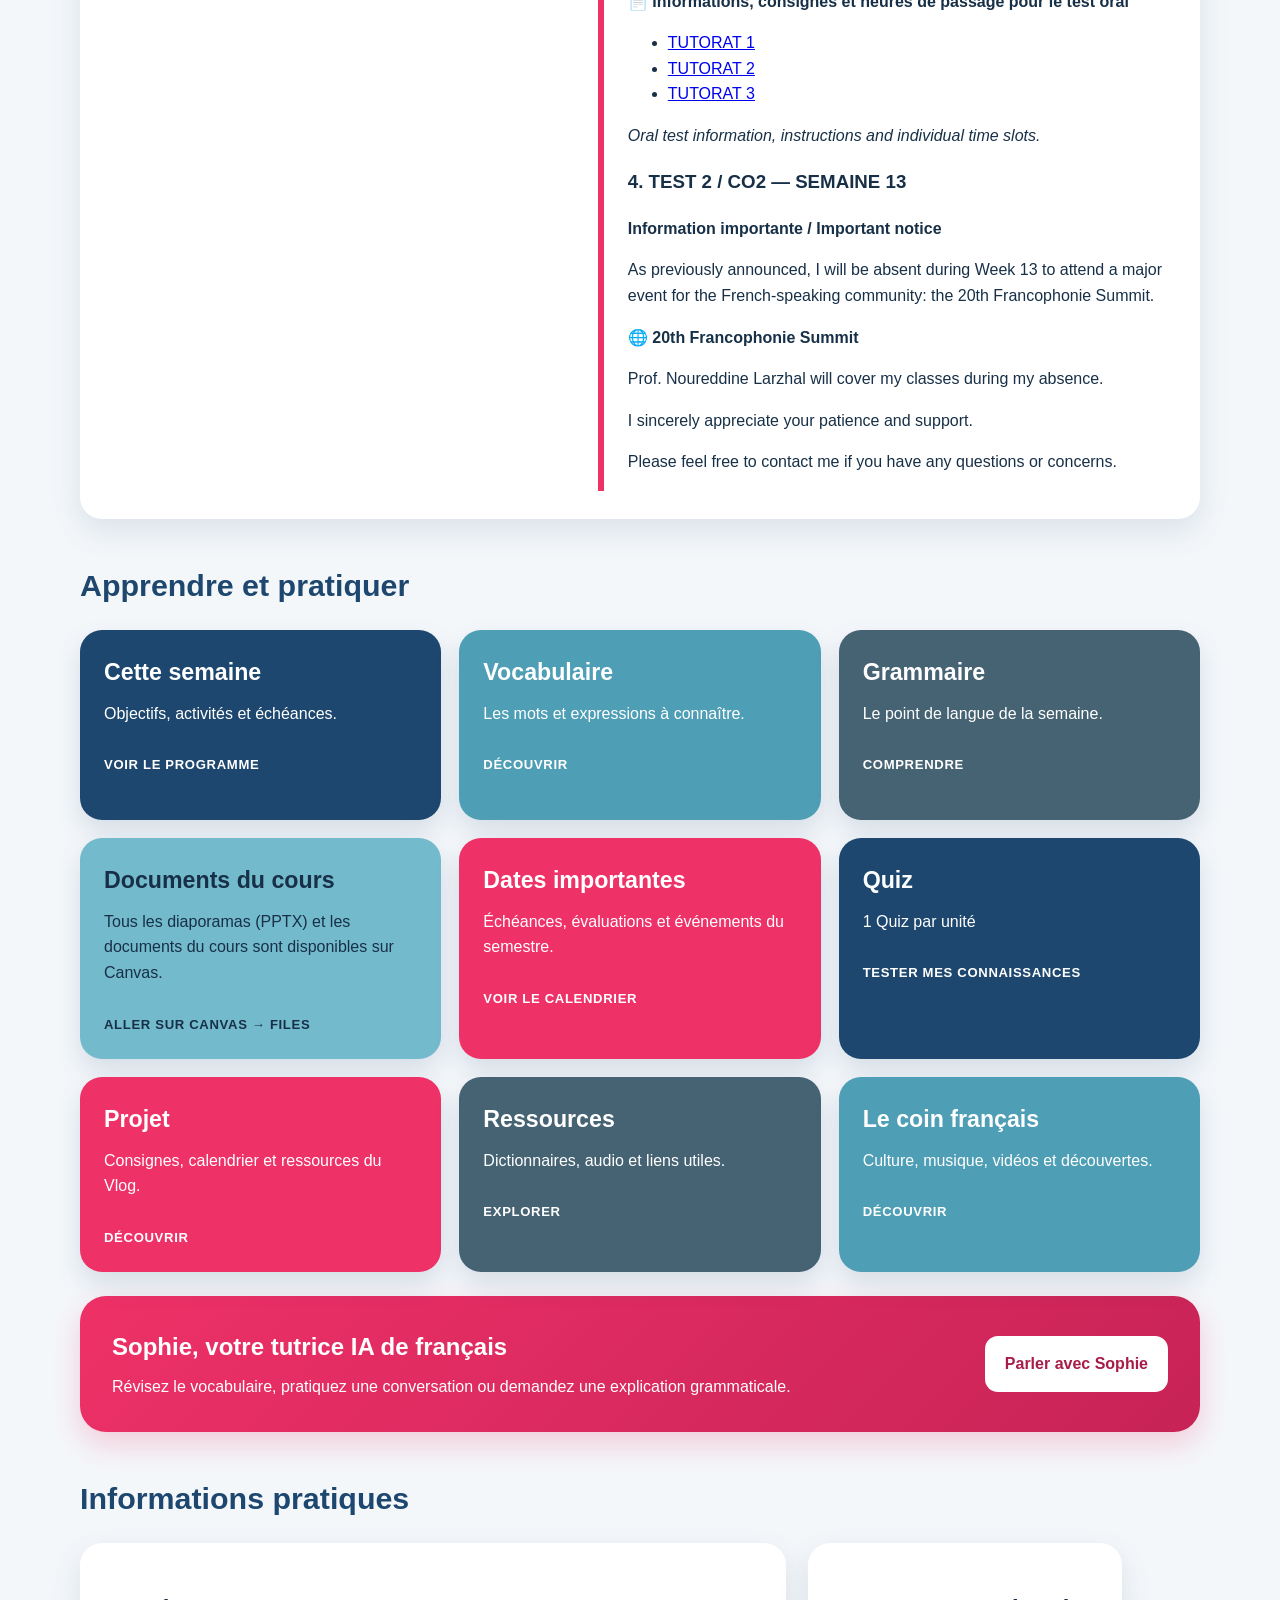
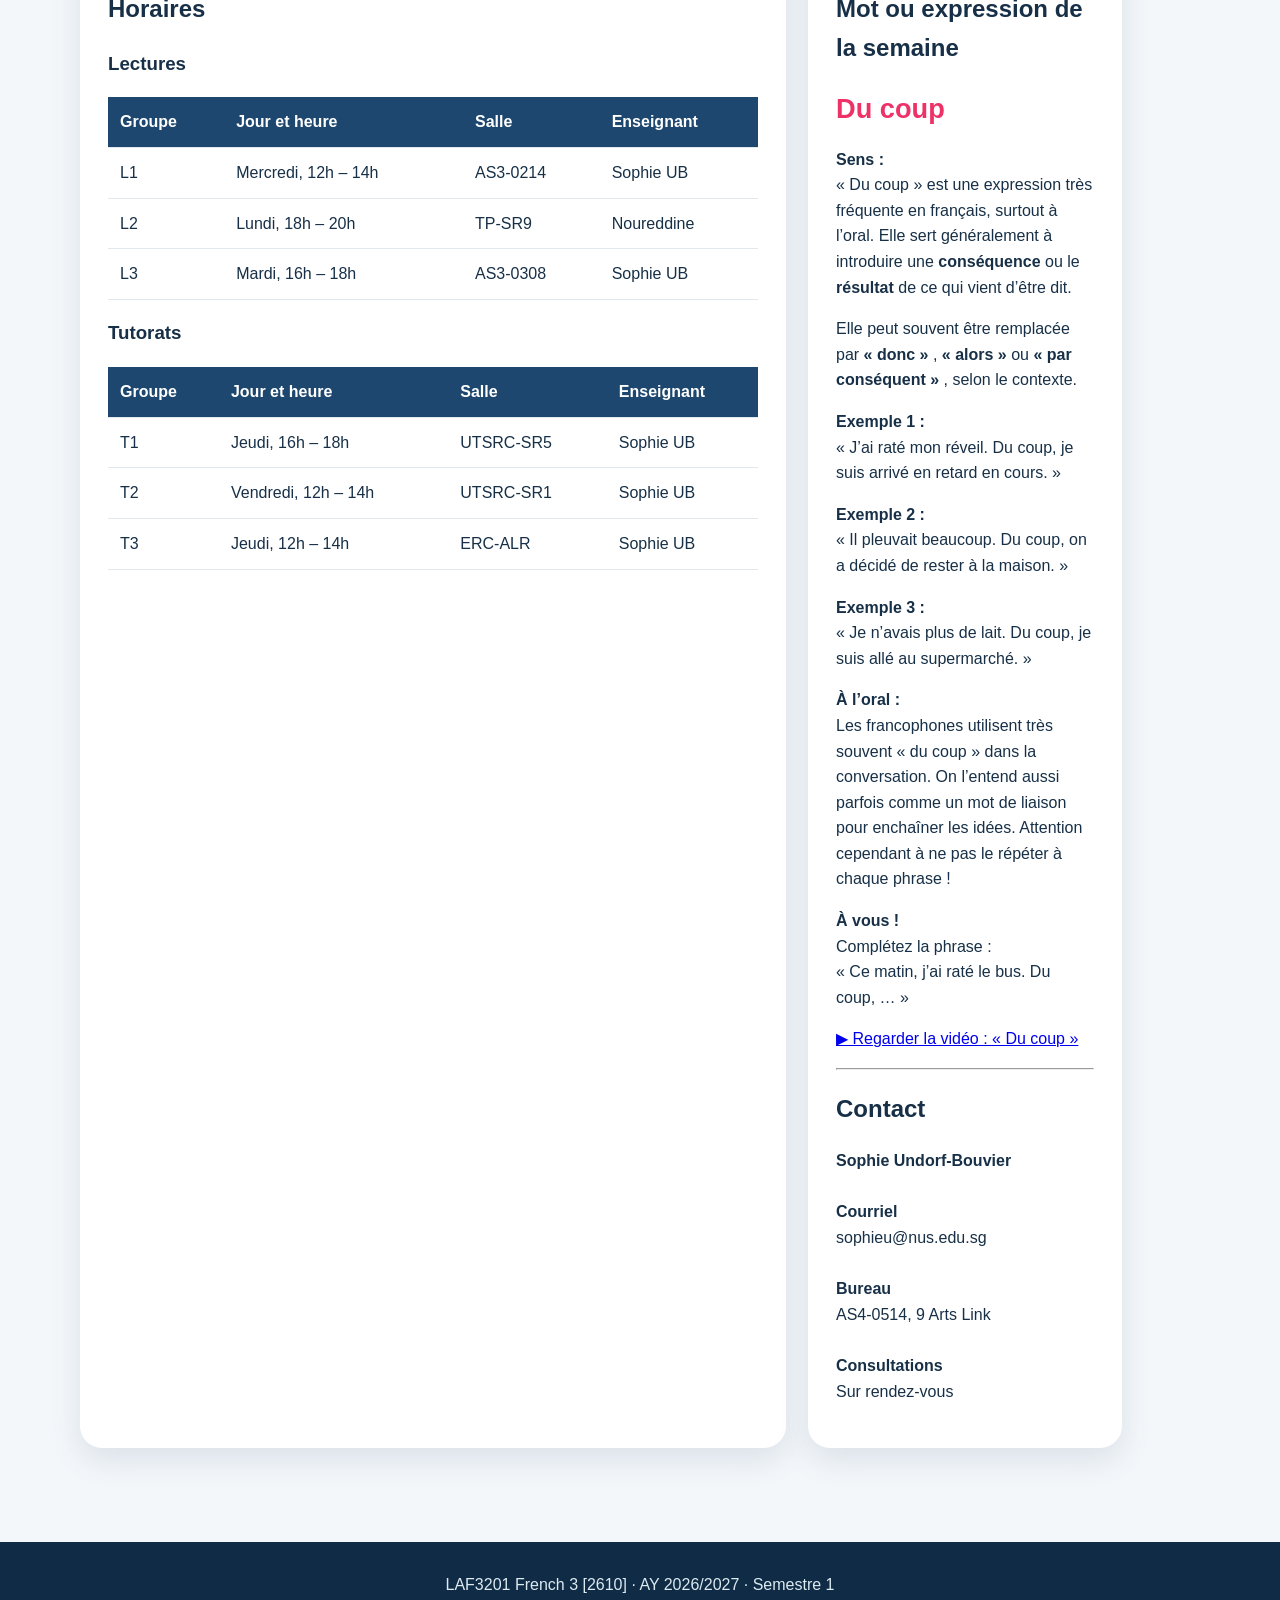
==== commit 0f48ad59: "Update index.html" ====
--- a/index.html
+++ b/index.html
@@ -473,73 +473,55 @@
       <!-- =================================================
            SEMAINE ACTUELLE
            ================================================= -->
+      <!-- SEMAINE ACTUELLE -->
 
       <div class="semaine">
 
-        <small>
-          Bienvenue
-        </small>
-
-        <h2 id="accueil-semaine"></h2>
-
-        <strong>
-          Cette semaine
-        </strong>
-
+        <small>Fin du semestre</small>
+
+        <h2>Félicitations !</h2>
 
         <p>
-
-          <strong id="accueil-lecture-titre"></strong>
-
-          <br>
-
-          <span id="accueil-lecture-unite"></span>
-
-          <br>
-
-          <span id="accueil-lecture-contenu"></span>
-
-          <br>
-
-          <span id="accueil-lecture-complement"></span>
-
-          <br>
-
-          <em id="accueil-lecture-pages"></em>
-
+          <strong>
+            Vous avez terminé le cours de Français 3 !
+          </strong>
         </p>
 
-
         <p>
-
-          <strong id="accueil-tutorat-titre"></strong>
-
-          <br>
-
-          <span id="accueil-tutorat-unite"></span>
-
-          <br>
-
-          <span id="accueil-tutorat-contenu"></span>
-
+          Bravo pour votre travail, votre participation
+          et tous les progrès accomplis
+          tout au long du semestre.
         </p>
 
-
         <p>
-          <strong id="accueil-presence"></strong>
+          Pour continuer à apprendre le français,
+          consultez les rubriques
+          <a href="ressources.html" style="color:#C5EDF4;">
+            Ressources
+          </a>
+          et
+          <a href="coin-francais.html" style="color:#C5EDF4;">
+            Le coin français
+          </a>.
         </p>
 
+        <p>
+          <strong>
+            N'oubliez pas de remplir les questionnaires
+            d'évaluation des cours sur Canvas.
+          </strong>
+        </p>
+
+        <p>Bonne continuation et à bientôt !</p>
 
         <hr>
 
-
-        <p>
-          <em id="accueil-proverbe"></em>
+        <p style="font-style:italic;">
+          « Chaque fin est le début d'une nouvelle aventure. »
         </p>
 
       </div>
 
-
     </div>
 
   </div>
@@ -549,7 +531,7 @@
 
 
 <main class="conteneur">
-
+      
 
   <!-- =====================================================
        BIENVENUE ET ANNONCES
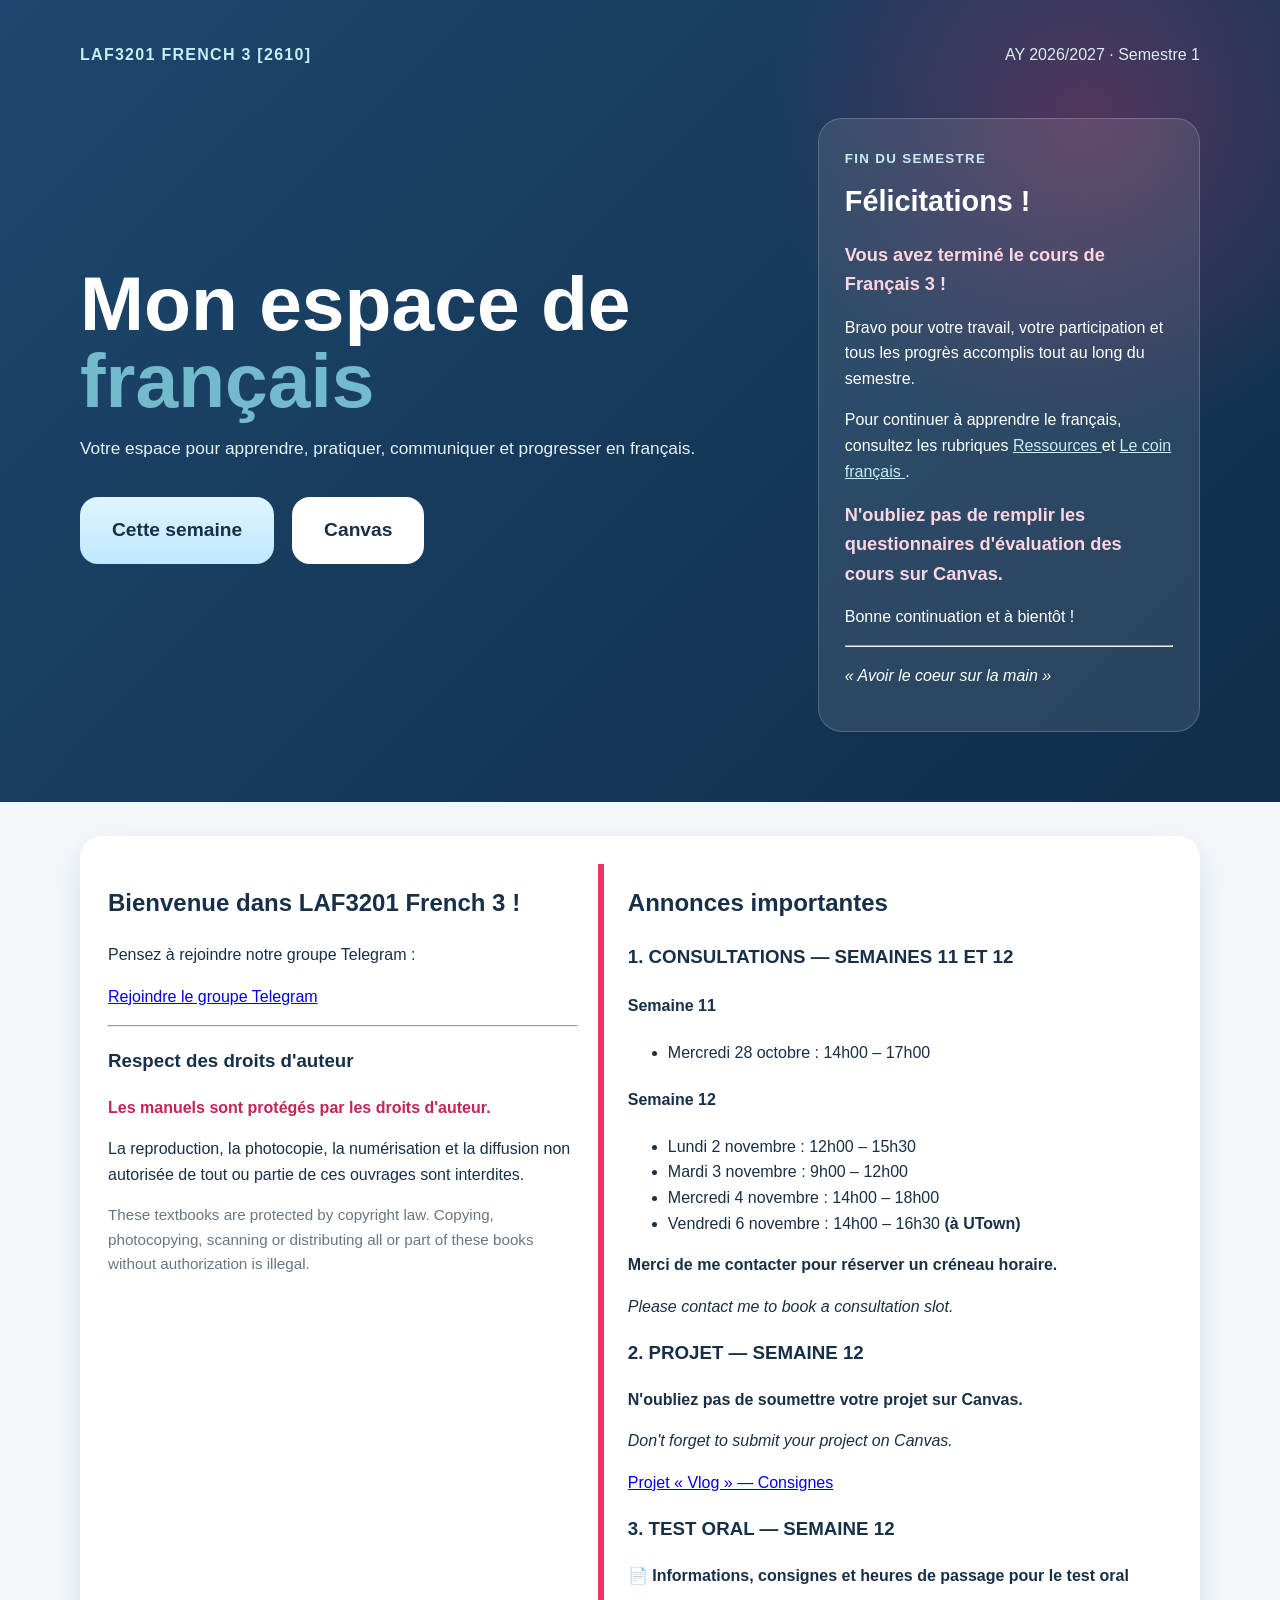
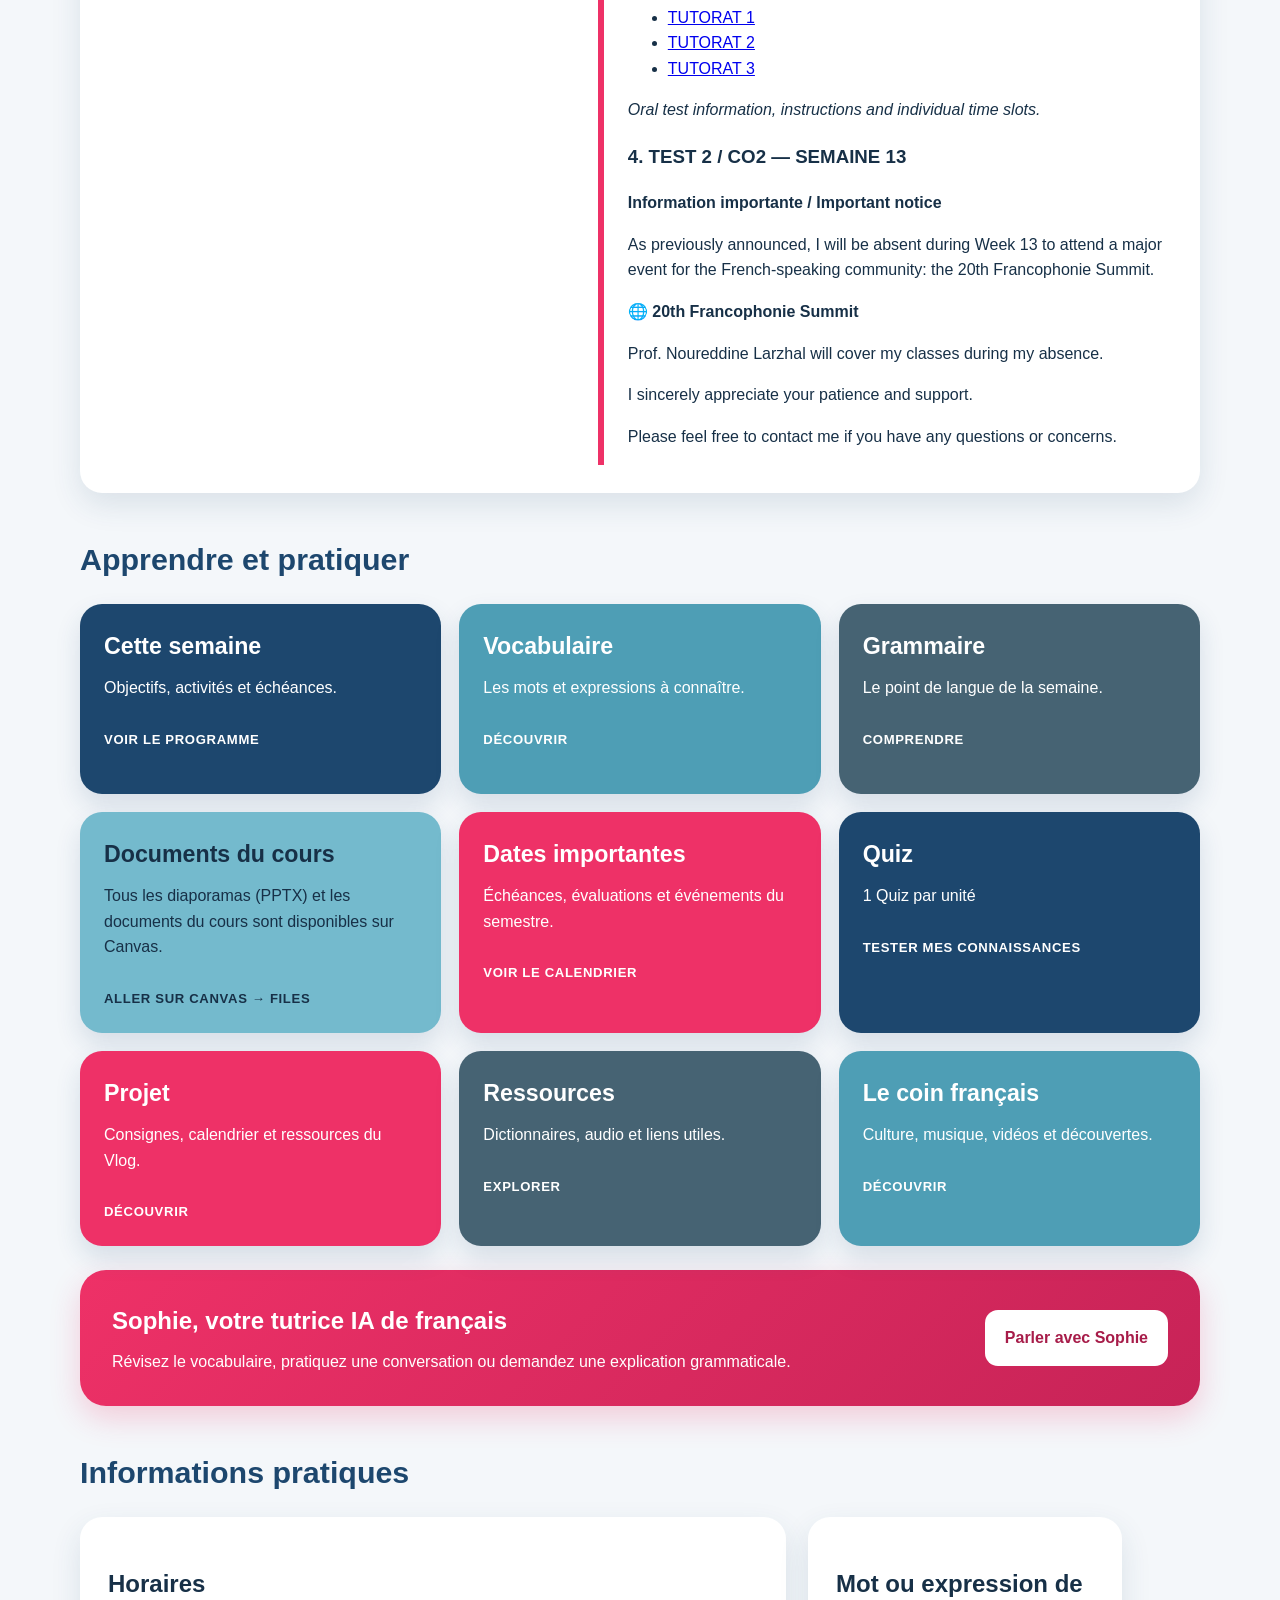
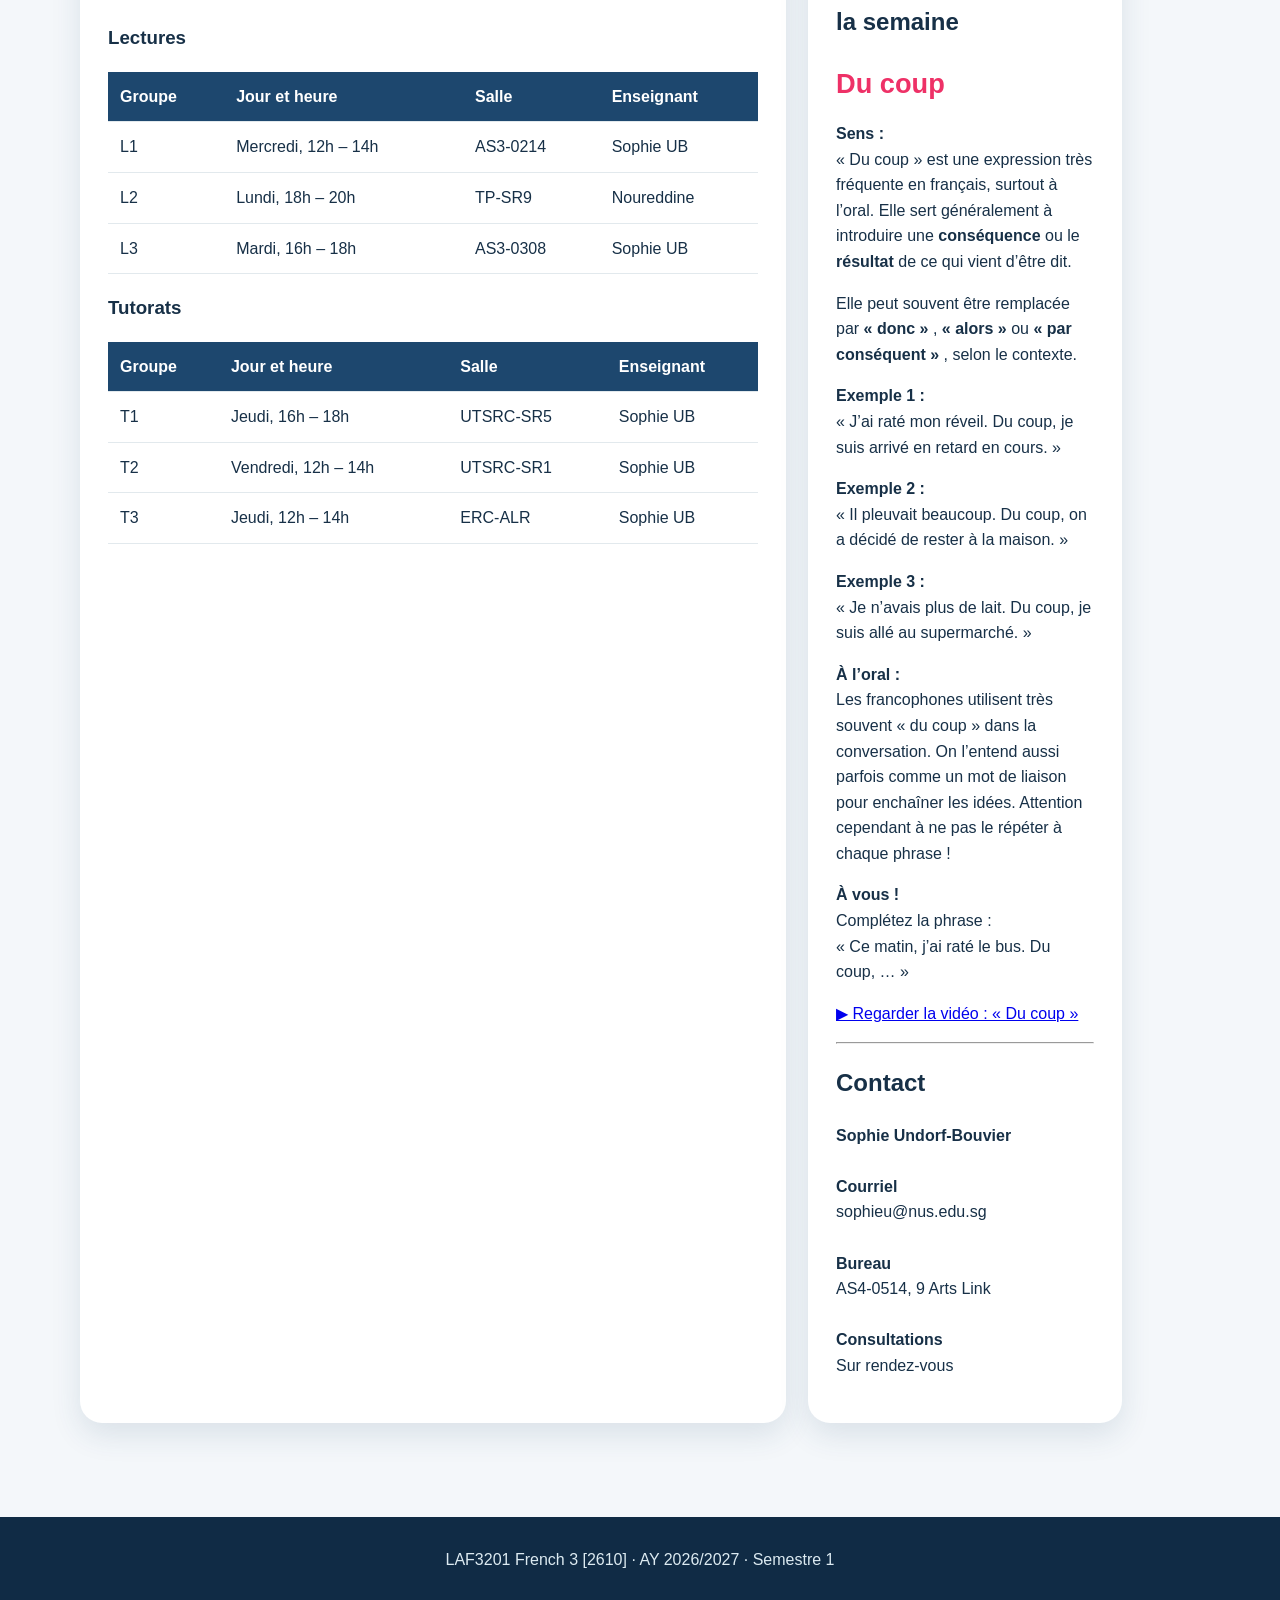
==== commit 481b52d5: "Update index.html" ====
--- a/index.html
+++ b/index.html
@@ -517,7 +517,7 @@
         <hr>
 
         <p style="font-style:italic;">
-          « Chaque fin est le début d'une nouvelle aventure. »
+          « Avoir le coeur sur la main »
         </p>
 
       </div>
